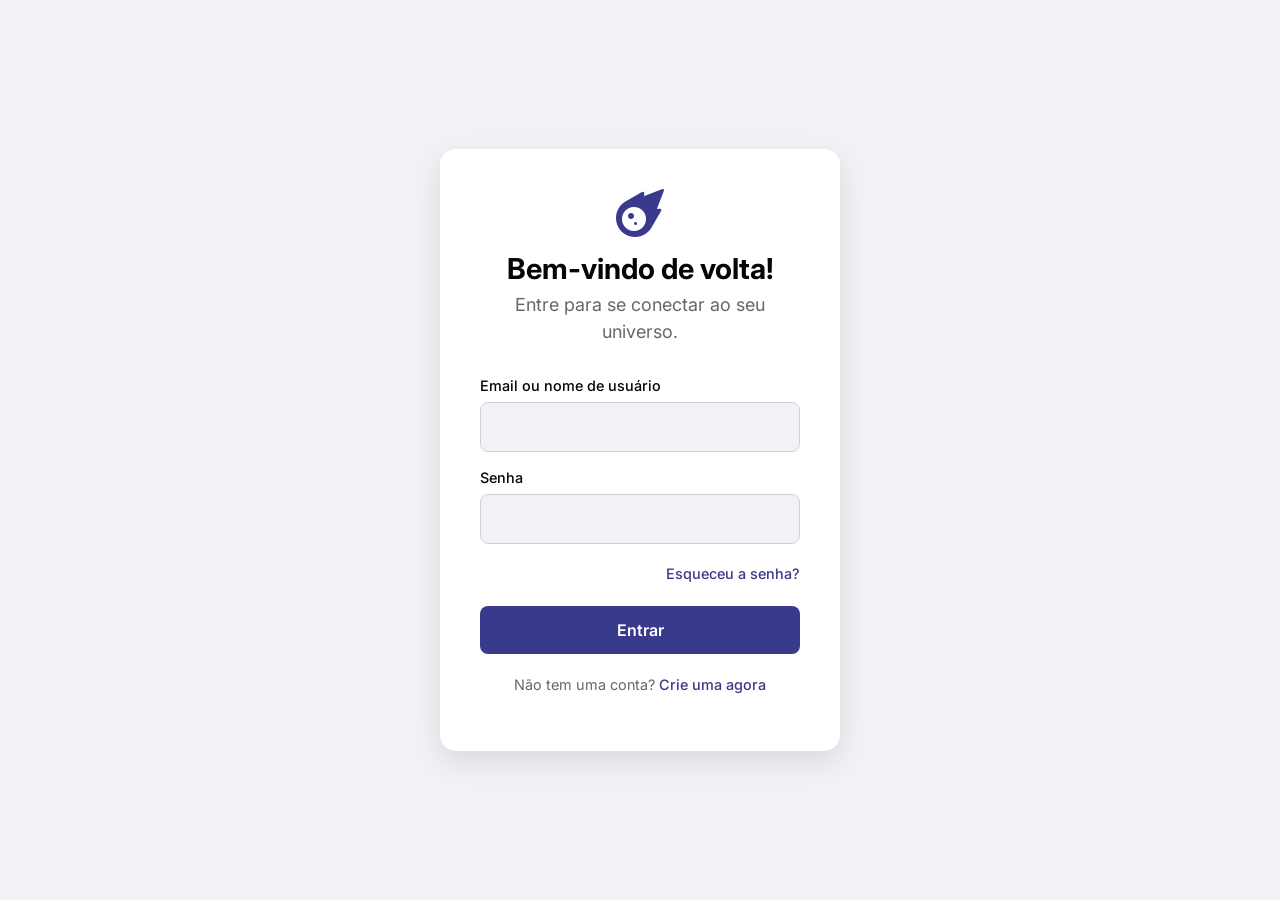
==== index.html @ 5299287b "Add files via upload" ====
<!DOCTYPE html>
<html lang="pt-BR">
<head>
    <!-- Bootstrap 5 CDN -->
    <link href="https://cdn.jsdelivr.net/npm/bootstrap@5.3.0/dist/css/bootstrap.min.css" rel="stylesheet">
    <meta name="viewport" content="width=device-width, initial-scale=1.0">
    <meta charset="UTF-8">
    <meta name="viewport" content="width=device-width, initial-scale=1.0">
    <title>Bem-vindo ao Conectare</title>
    <!-- Font Awesome for Icons -->
    <link rel="stylesheet" href="https://cdnjs.cloudflare.com/ajax/libs/font-awesome/6.5.1/css/all.min.css">
    <!-- Google Fonts: Inter -->
    <link rel="preconnect" href="https://fonts.googleapis.com">
    <link rel="preconnect" href="https://fonts.gstatic.com" crossorigin>
    <link href="https://fonts.googleapis.com/css2?family=Inter:wght@300;400;500;600;700;800&display=swap" rel="stylesheet">
    <!-- Main Stylesheet -->
    <link rel="stylesheet" href="css/style.css">
</head>
<body class="feed-container" class="light-theme">

    <div class="login-container">
        <div class="login-box">
            <div class="login-header">
                <i class="fa-solid fa-meteor logo-icon"></i>
                <h1>Bem-vindo de volta!</h1>
                <p>Entre para se conectar ao seu universo.</p>
            </div>
            <!-- O formulário agora redireciona para feed.html -->
            <form id="login-form" action="feed.html" method="get">
                <div class="form-group">
                    <label for="email">Email ou nome de usuário</label>
                    <input type="text" id="email" class="form-control" required>
                </div>
                <div class="form-group">
                    <label for="password">Senha</label>
                    <input type="password" id="password" class="form-control" required>
                </div>
                <div class="form-options">
                    <a href="#" class="forgot-password">Esqueceu a senha?</a>
                </div>
                <button type="submit" class="btn-primary btn-login">Entrar</button>
            </form>
            <div class="login-footer">
                <p>Não tem uma conta? <a href="#">Crie uma agora</a></p>
            </div>
        </div>
        <div class="login-art">
            <!-- Arte visual ou animação pode ser adicionada aqui -->
        </div>
    </div>

    <!-- O main.js pode ser usado para futuras validações de login -->
    <script src="js/main.js"></script>
</div>
</div>
</body>
</html>
---- css/style.css ----
/* =================================
   CORE & GLOBAL STYLES
==================================== */
:root {
    --font-family: 'Inter', sans-serif;

    /* Light Theme Variables */
    --bg-primary-light: #f0f2f5;
    --bg-secondary-light: #ffffff;
    --text-primary-light: #050505;
    --text-secondary-light: #65676b;
    --border-light: #ced0d4;
    --accent-light: #3a3a8d;
    --accent-hover-light: #5e5ce5;
    --shadow-light: rgba(0, 0, 0, 0.1);
    --btn-secondary-bg-light: #e4e6eb;
    --btn-secondary-text-light: #050505;
    --btn-danger-bg-light: #fbebeb;
    --btn-danger-text-light: #dc2626;

    /* RGB values for transparent backgrounds */
    --accent-light-rgb: 58, 58, 141; /* RGB of #3a3a8d */


    /* Dark Theme Variables */
    --bg-primary-dark: #121212;
    --bg-secondary-dark: #1e1e1e;
    --text-primary-dark: #e4e6eb;
    --text-secondary-dark: #b0b3b8;
    --border-dark: #3a3b3c;
    --accent-dark: #7e7ee3;
    --accent-hover-dark: #9d9dff;
    --shadow-dark: rgba(0, 0, 0, 0.4);
    --btn-secondary-bg-dark: #3a3b3c;
    --btn-secondary-text-dark: #e4e6eb;
    --btn-danger-bg-dark: #451a1a;
    --btn-danger-text-dark: #fca5a5;

    /* RGB values for transparent backgrounds */
    --accent-dark-rgb: 126, 126, 227; /* RGB of #7e7ee3 */
}

* {
    margin: 0;
    padding: 0;
    box-sizing: border-box;
}

body {
    font-family: var(--font-family);
    transition: background-color 0.3s, color 0.3s;
}

body.light-theme {
    background-color: var(--bg-primary-light);
    color: var(--text-primary-light);
}

body.dark-theme {
    background-color: var(--bg-primary-dark);
    color: var(--text-primary-dark);
}

a {
    text-decoration: none;
    color: var(--accent-light);
    font-weight: 500;
}
.dark-theme a {
    color: var(--accent-dark);
}

.btn-primary {
    background-color: var(--accent-light);
    color: white;
    border: none;
    padding: 12px 20px;
    border-radius: 8px;
    font-weight: 600;
    cursor: pointer;
    transition: background-color 0.2s;
    width: 100%;
    font-size: 1rem;
}
.dark-theme .btn-primary {
    background-color: var(--accent-dark);
}
.btn-primary:hover {
     background-color: var(--accent-hover-light);
}
.dark-theme .btn-primary:hover {
     background-color: var(--accent-hover-dark);
}

.btn-secondary {
    background-color: var(--btn-secondary-bg-light);
    color: var(--btn-secondary-text-light);
    border: none;
    padding: 10px 20px;
    border-radius: 8px;
    font-weight: 600;
    cursor: pointer;
    transition: background-color 0.2s;
}
.dark-theme .btn-secondary {
    background-color: var(--btn-secondary-bg-dark);
    color: var(--btn-secondary-text-dark);
}

.btn-danger {
    background-color: var(--btn-danger-bg-light);
    color: var(--btn-danger-text-light);
    border: none;
    padding: 10px 20px;
    border-radius: 8px;
    font-weight: 600;
    cursor: pointer;
    transition: background-color 0.2s, color 0.2s;
    margin-right: auto; /* Pushes it to the left */
}
.dark-theme .btn-danger {
    background-color: var(--btn-danger-bg-dark);
    color: var(--btn-danger-text-dark);
}
.hidden {
    display: none !important;
}

.form-control {
    width: 100%;
    padding: 12px;
    border-radius: 8px;
    border: 1px solid var(--border-light);
    background-color: var(--bg-primary-light);
    color: var(--text-primary-light);
    font-family: var(--font-family);
    font-size: 1rem;
}
.dark-theme .form-control {
    background-color: var(--bg-primary-dark);
    border-color: var(--border-dark);
    color: var(--text-primary-dark);
}

/* =================================
   LOGIN PAGE
==================================== */
.login-container {
    display: flex;
    justify-content: center;
    align-items: center;
    min-height: 100vh;
    padding: 20px;
}
.login-box {
    background-color: var(--bg-secondary-light);
    padding: 40px;
    border-radius: 16px;
    box-shadow: 0 10px 30px var(--shadow-light);
    width: 100%;
    max-width: 400px;
    text-align: center;
}
.dark-theme .login-box {
    background-color: var(--bg-secondary-dark);
    box-shadow: 0 10px 30px var(--shadow-dark);
}
.login-header .logo-icon {
    font-size: 3rem;
    color: var(--accent-light);
    margin-bottom: 15px;
}
.dark-theme .login-header .logo-icon {
    color: var(--accent-dark);
}
.login-header h1 {
    font-size: 1.8rem;
    font-weight: 700;
    margin-bottom: 5px;
}
.login-header p {
    color: var(--text-secondary-light);
    margin-bottom: 30px;
}
.dark-theme .login-header p {
    color: var(--text-secondary-dark);
}
#login-form .form-group {
    margin-bottom: 15px;
    text-align: left;
}
#login-form label {
    display: block;
    font-weight: 500;
    margin-bottom: 5px;
    font-size: 0.9rem;
}
.form-options {
    text-align: right;
    margin-bottom: 20px;
}
.form-options .forgot-password {
    font-size: 0.9rem;
}
.login-footer {
    margin-top: 20px;
    font-size: 0.9rem;
}
.login-footer p {
    color: var(--text-secondary-light);
}
.dark-theme .login-footer p {
    color: var(--text-secondary-dark);
}


/* =================================
   MAIN LAYOUT & WRAPPER
==================================== */
.main-wrapper {
    display: flex;
    min-height: 100vh;
}

/* =================================
   SIDEBAR NAVIGATION
==================================== */
.sidebar {
    width: 80px;
    background-color: var(--bg-secondary-light);
    border-right: 1px solid var(--border-light);
    display: flex;
    flex-direction: column;
    align-items: center;
    padding: 20px 0;
    transition: all 0.3s ease;
    position: fixed;
    height: 100%;
    z-index: 100;
}

.dark-theme .sidebar {
    background-color: var(--bg-secondary-dark);
    border-right-color: var(--border-dark);
}

.sidebar:hover {
    width: 220px;
}

.sidebar .logo {
    font-size: 2rem;
    color: var(--accent-light);
    margin-bottom: 40px;
}

.dark-theme .sidebar .logo {
    color: var(--accent-dark);
}

.sidebar-nav {
    display: flex;
    flex-direction: column;
    gap: 10px;
    width: 100%;
}

.nav-link, .sidebar-footer button {
    display: flex;
    align-items: center;
    padding: 15px 25px;
    color: var(--text-secondary-light);
    transition: all 0.2s ease;
    white-space: nowrap;
    overflow: hidden;
    width: 100%;
    background: none;
    border: none;
    cursor: pointer;
    font-family: var(--font-family);
}

.dark-theme .nav-link, .dark-theme .sidebar-footer button {
    color: var(--text-secondary-dark);
}

.nav-link i, .sidebar-footer button i {
    font-size: 1.4rem;
    min-width: 30px;
    text-align: center;
}

.nav-link .nav-text {
    margin-left: 25px;
    opacity: 0;
    transition: opacity 0.2s ease;
    font-weight: 500;
}

.sidebar:hover .nav-text {
    opacity: 1;
}

.nav-link:hover, .nav-link.active, .sidebar-footer button:hover {
    background-color: var(--bg-primary-light);
    color: var(--accent-hover-light);
    border-radius: 8px;
    margin: 0 10px;
    padding-left: 15px;
    padding-right: 15px;
}

.dark-theme .nav-link:hover, .dark-theme .nav-link.active, .dark-theme .sidebar-footer button:hover {
    background-color: var(--bg-primary-dark);
    color: var(--accent-hover-dark);
}

.sidebar:hover .nav-link, .sidebar:hover .sidebar-footer button {
    padding-left: 20px;
    padding-right: 20px;
}

.sidebar-footer {
    margin-top: auto;
    width: 100%;
}


/* =================================
   MAIN CONTENT AREAS
==================================== */
.content-feed, .content-profile, .content-explore, .content-notifications, .content-communities {
    flex-grow: 1;
    margin-left: 80px;
    padding: 20px 30px;
    max-width: 800px;
    margin-right: auto;
    margin-left: calc(80px + (100% - 80px - 800px) / 2);
    transition: margin-left 0.3s ease;
}

.feed-header {
    margin-bottom: 20px;
}

.feed-header h1 {
    font-size: 2rem;
    font-weight: 800;
}

/* Create Post Box */
.create-post-box {
    background-color: var(--bg-secondary-light);
    border-radius: 12px;
    padding: 20px;
    margin-bottom: 20px;
    box-shadow: 0 2px 4px var(--shadow-light);
    display: grid;
    grid-template-columns: auto 1fr;
    grid-template-rows: auto auto;
    gap: 15px;
    align-items: center;
}

.dark-theme .create-post-box {
    background-color: var(--bg-secondary-dark);
    box-shadow: 0 2px 4px var(--shadow-dark);
}

.user-avatar {
    grid-row: 1 / 2;
}

.user-avatar img {
    width: 40px;
    height: 40px;
    border-radius: 50%;
}

.create-post-box textarea {
    grid-column: 2 / 3;
    grid-row: 1 / 2;
    width: 100%;
    border: none;
    background: transparent;
    resize: none;
    font-family: var(--font-family);
    font-size: 1.1rem;
    color: var(--text-primary-light);
    min-height: 40px;
    padding-top: 10px;
}
.dark-theme .create-post-box textarea {
    color: var(--text-primary-dark);
}

.create-post-box textarea:focus {
    outline: none;
}

.post-actions {
    grid-column: 2 / 3;
    grid-row: 2 / 3;
    display: flex;
    justify-content: flex-end;
    align-items: center;
    gap: 10px;
}

.post-actions .action-btn {
    background: none;
    border: none;
    color: var(--text-secondary-light);
    font-size: 1.2rem;
    cursor: pointer;
    padding: 8px;
    border-radius: 50%;
    transition: background-color 0.2s, color 0.2s;
}
.dark-theme .post-actions .action-btn {
    color: var(--text-secondary-dark);
}

.post-actions .action-btn:hover {
    background-color: var(--bg-primary-light);
}

.dark-theme .post-actions .action-btn:hover {
    background-color: var(--bg-primary-dark);
}

.post-actions #post-text-btn {
    background-color: var(--accent-light);
    color: white;
    font-size: 0.9rem;
    font-weight: 600;
    padding: 10px 20px;
    border-radius: 20px;
    width: auto;
}
.dark-theme .post-actions #post-text-btn {
    background-color: var(--accent-dark);
}
.post-actions #post-text-btn:hover {
    background-color: var(--accent-hover-light);
}
.dark-theme .post-actions #post-text-btn:hover {
    background-color: var(--accent-hover-dark);
}

/* Post Card */
#feed-container {
    display: flex;
    flex-direction: column;
    gap: 20px;
}

.post-card {
    background-color: var(--bg-secondary-light);
    border-radius: 12px;
    padding: 20px;
    box-shadow: 0 2px 4px var(--shadow-light);
}

.dark-theme .post-card {
    background-color: var(--bg-secondary-dark);
    box-shadow: 0 2px 4px var(--shadow-dark);
}

.post-header {
    display: flex;
    align-items: center;
    gap: 10px;
    margin-bottom: 15px;
}

.post-avatar {
    width: 40px;
    height: 40px;
    border-radius: 50%;
}

.post-user-info {
    display: flex;
    flex-direction: column;
}

.post-username {
    font-weight: 600;
}

.post-timestamp {
    font-size: 0.85rem;
    color: var(--text-secondary-light);
}
.dark-theme .post-timestamp {
    color: var(--text-secondary-dark);
}

.post-content p {
    line-height: 1.5;
    margin-bottom: 15px;
}

.post-media {
    width: 100%;
    border-radius: 10px;
    margin-top: 10px;
}

.post-footer {
    display: flex;
    gap: 20px;
    padding-top: 15px;
    border-top: 1px solid var(--border-light);
    margin-top: 15px;
}
.dark-theme .post-footer {
    border-top-color: var(--border-dark);
}

.footer-action {
    background: none;
    border: none;
    color: var(--text-secondary-light);
    font-size: 1rem;
    cursor: pointer;
    display: flex;
    align-items: center;
    gap: 8px;
    font-weight: 500;
    transition: color 0.2s;
}
.dark-theme .footer-action {
    color: var(--text-secondary-dark);
}

.footer-action:hover, .footer-action.liked {
    color: var(--accent-hover-light);
}
.dark-theme .footer-action:hover, .dark-action .footer-action.liked {
    color: var(--accent-hover-dark);
}

.like-btn.liked i {
    font-weight: 900; /* Makes it solid */
    color: #e0245e;
    transform: scale(1.2);
}


/* =================================
   EXPLORE PAGE
==================================== */
.explore-header {
    margin-bottom: 20px;
}
.search-bar {
    position: relative;
}
.search-bar i {
    position: absolute;
    top: 50%;
    left: 15px;
    transform: translateY(-50%);
    color: var(--text-secondary-light);
}
.dark-theme .search-bar i {
    color: var(--text-secondary-dark);
}
.search-bar input {
    width: 100%;
    padding: 12px 15px 12px 45px;
    border-radius: 25px;
    border: 1px solid var(--border-light);
    background-color: var(--bg-secondary-light);
    font-size: 1rem;
}
.dark-theme .search-bar input {
    background-color: var(--bg-secondary-dark);
    border-color: var(--border-dark);
    color: var(--text-primary-dark);
}

.explore-grid {
    display: grid;
    grid-gap: 10px;
    grid-template-columns: repeat(auto-fill, minmax(250px, 1fr));
    grid-auto-rows: 250px;
}
.grid-item {
    border-radius: 12px;
    overflow: hidden;
}
.grid-item.wide { grid-column: span 2; }
.grid-item.tall { grid-row: span 2; }
.grid-item img {
    width: 100%;
    height: 100%;
    object-fit: cover;
    transition: transform 0.3s ease;
}
.grid-item:hover img {
    transform: scale(1.05);
}

/* =================================
   NOTIFICATIONS PAGE
==================================== */
.notifications-header {
    display: flex;
    justify-content: space-between;
    align-items: center;
    margin-bottom: 20px;
}
.notifications-header h1 { font-weight: 800; }
.btn-clear-all { width: auto; }

/* NOVO: Estilos para as abas de notificação */
.notifications-tabs-nav {
    display: flex;
    border-bottom: 1px solid var(--border-light);
    margin-bottom: 20px;
    overflow-x: auto; /* Permite rolagem horizontal em telas pequenas */
    -webkit-overflow-scrolling: touch; /* Rolagem suave em iOS */
}
.dark-theme .notifications-tabs-nav {
    border-bottom-color: var(--border-dark);
}

.notifications-tab-link {
    padding: 15px 20px;
    cursor: pointer;
    background: none;
    border: none;
    color: var(--text-secondary-light);
    font-weight: 600;
    font-size: 1rem;
    position: relative;
    flex-shrink: 0; /* Impede que as abas encolham */
    transition: color 0.2s;
}
.dark-theme .notifications-tab-link {
    color: var(--text-secondary-dark);
}
.notifications-tab-link:hover {
    color: var(--accent-hover-light);
}
.dark-theme .notifications-tab-link:hover {
    color: var(--accent-hover-dark);
}
.notifications-tab-link.active {
    color: var(--accent-light);
}
.dark-theme .notifications-tab-link.active {
    color: var(--accent-dark);
}
.notifications-tab-link.active::after {
    content: '';
    position: absolute;
    bottom: -1px;
    left: 0;
    width: 100%;
    height: 3px;
    background-color: var(--accent-light);
    border-radius: 3px 3px 0 0;
}
.dark-theme .notifications-tab-link.active::after {
     background-color: var(--accent-dark);
}

.notification-list {
    display: flex;
    flex-direction: column;
    gap: 10px;
}
.notification-item {
    display: flex;
    align-items: center;
    gap: 15px;
    padding: 15px;
    background-color: var(--bg-secondary-light);
    border-radius: 12px;
    transition: opacity 0.4s ease-out, transform 0.4s ease-out; /* Adicionado para animação de descarte */
    position: relative; /* Necessário para transform */
}
.dark-theme .notification-item {
    background-color: var(--bg-secondary-dark);
}
/* Nova classe para animação de descarte */
.notification-item.dismissing {
    opacity: 0;
    transform: translateX(100%); /* Desliza para fora à direita */
}

/* NOVO: Estilos para o ícone de notificação */
.notification-item .notification-icon-wrapper {
    width: 40px;
    height: 40px;
    border-radius: 50%;
    display: flex;
    justify-content: center;
    align-items: center;
    background-color: var(--bg-primary-light); /* Fundo para o ícone */
    flex-shrink: 0;
}
.dark-theme .notification-item .notification-icon-wrapper {
    background-color: var(--bg-primary-dark);
}

/* Cores dos ícones baseadas no tipo de notificação */
.notification-icon {
    font-size: 1.2rem;
    width: 30px;
    text-align: center;
}
.notification-icon.like { color: #e0245e; } /* Vermelho */
.notification-icon.follow { color: #1d9bf0; } /* Azul Twitter */
.notification-icon.comment { color: #00ba7c; } /* Verde */
.notification-icon.suggestion { color: #bd6ee2; } /* Roxo claro */
.notification-icon.community { color: #f59e0b; } /* Laranja */
.notification-icon.mention { color: #8b5cf6; } /* Roxo */
.notification-icon.event { color: #10b981; } /* Verde Esmeralda */
.notification-icon.system { color: #65676b; } /* Cinza */


.notification-content {
    display: flex;
    align-items: center;
    gap: 10px;
    flex-grow: 1;
}
.notification-avatar {
    width: 40px;
    height: 40px;
    border-radius: 50%;
}
.notification-post-thumb {
    width: 50px;
    height: 50px;
    border-radius: 8px;
    object-fit: cover;
    margin-left: auto;
    flex-shrink: 0; /* Prevents shrinking */
}
.notification-item .action-button { /* General style for action buttons within notification items */
    width: auto;
    padding: 8px 15px;
    font-size: 0.85rem;
    flex-shrink: 0; /* Prevents shrinking */
    margin-left: 10px; /* Space from thumbnail or text */
}

/* Estilo para o novo badge "Novo" */
.new-notification-badge {
    background-color: var(--accent-light);
    color: white;
    padding: 2px 8px;
    border-radius: 12px;
    font-size: 0.7rem;
    font-weight: 600;
    margin-left: 10px;
    flex-shrink: 0;
}
.dark-theme .new-notification-badge {
    background-color: var(--accent-dark);
}

/* NOVO: Estilos para o fundo de notificações não lidas */
.notification-item.new {
    background-color: rgba(var(--accent-light-rgb), 0.1); /* Fundo sutil para novas */
    border-left: 4px solid var(--accent-light);
}
.dark-theme .notification-item.new {
    background-color: rgba(var(--accent-dark-rgb), 0.1);
    border-left-color: var(--accent-dark);
}

/* Animação de entrada para novas notificações */
.notification-item.animate-in {
    opacity: 0;
    transform: translateY(20px);
    animation: fadeInSlideUp 0.5s ease-out forwards;
}

@keyframes fadeInSlideUp {
    from {
        opacity: 0;
        transform: translateY(20px);
    }
    to {
        opacity: 1;
        transform: translateY(0);
    }
}

/* Estilos para o botão de descartar */
.dismiss-notification-btn {
    background: none;
    border: none;
    color: var(--text-secondary-light);
    font-size: 1.1rem;
    cursor: pointer;
    margin-left: 10px;
    transition: color 0.2s;
    flex-shrink: 0;
}
.dark-theme .dismiss-notification-btn {
    color: var(--text-secondary-dark);
}
.dismiss-notification-btn:hover {
    color: #e0245e; /* Vermelho para indicar ação de remover */
}


/* =================================
   COMMUNITIES PAGE
==================================== */
.communities-header {
    display: flex;
    justify-content: space-between;
    align-items: center;
    margin-bottom: 30px;
}
.communities-header h1 { font-weight: 800; }
.communities-header .btn-primary { width: auto; }

.community-section {
    margin-bottom: 30px;
}
.community-grid {
    display: grid;
    grid-template-columns: repeat(auto-fill, minmax(250px, 1fr));
    gap: 20px;
}
.community-card {
    background-color: var(--bg-secondary-light);
    border-radius: 12px;
    overflow: hidden;
    box-shadow: 0 4px 10px var(--shadow-light);
    transition: transform 0.2s ease;
}
.dark-theme .community-card {
    background-color: var(--bg-secondary-dark);
    box-shadow: 0 4px 10px var(--shadow-dark);
}
.community-card:hover {
    transform: translateY(-5px);
}
.card-banner {
    height: 100px;
    background-size: cover;
    background-position: center;
}
.card-info {
    padding: 15px;
    text-align: center;
    position: relative;
    padding-top: 40px;
}
.card-avatar {
    width: 60px;
    height: 60px;
    border-radius: 50%;
    border: 3px solid var(--bg-secondary-light);
    position: absolute;
    top: -30px;
    left: 50%;
    transform: translateX(-50%);
}
.dark-theme .card-avatar {
    border-color: var(--bg-secondary-dark);
}
.card-info h3 {
    font-weight: 700;
    margin-bottom: 5px;
}
.card-info p {
    color: var(--text-secondary-light);
    font-size: 0.9rem;
    margin-bottom: 15px;
}
.dark-theme .card-info p {
    color: var(--text-secondary-dark);
}
.card-info .btn-primary, .card-info .btn-secondary {
    width: 100%;
}
.btn-secondary.joined {
    background-color: var(--accent-light);
    color: white;
    opacity: 0.7;
}
.dark-theme .btn-secondary.joined {
    background-color: var(--accent-dark);
}

/* =================================
   TABS (SHARED)
==================================== */
/* Removido o .tabs-nav e .tab-link daqui para evitar conflito com .notifications-tabs-nav */
.tab-pane {
    display: none;
}
.tab-pane.active {
    display: block;
}
.empty-tab-message {
    text-align: center;
    padding: 40px;
    color: var(--text-secondary-light);
}
.dark-theme .empty-tab-message {
    color: var(--text-secondary-dark);
}

/* =================================
   PROFILE PAGE
==================================== */
.profile-header {
    position: relative;
    margin-bottom: 80px; /* Space for profile picture */
}

.profile-banner {
    width: 100%;
    height: 250px;
    background-color: var(--bg-secondary-light);
    border-radius: 12px;
    overflow: hidden;
    position: relative;
}
.dark-theme .profile-banner {
    background-color: var(--bg-secondary-dark);
}
.profile-banner img {
    width: 100%;
    height: 100%;
    object-fit: cover;
}
.edit-banner-btn {
    position: absolute;
    bottom: 15px;
    right: 15px;
    background-color: rgba(0,0,0,0.6);
    color: white;
    border: none;
    padding: 8px 12px;
    border-radius: 8px;
    font-size: 0.9rem;
    font-weight: 500;
    cursor: pointer;
    opacity: 0;
    transition: opacity 0.3s;
}
.profile-banner:hover .edit-banner-btn {
    opacity: 1;
}

.profile-picture-container {
    position: absolute;
    bottom: -60px;
    left: 40px;
    width: 150px;
    height: 150px;
    border-radius: 50%;
    border: 5px solid var(--bg-primary-light);
    background-color: var(--bg-primary-light);
    overflow: hidden;
}
.dark-theme .profile-picture-container {
     border-color: var(--bg-primary-dark);
     background-color: var(--bg-primary-dark);
}
.profile-picture-container img {
    width: 100%;
    height: 100%;
    object-fit: cover;
}
.edit-pic-btn {
    position: absolute;
    bottom: 5px;
    right: 5px;
    width: 35px;
    height: 35px;
    border-radius: 50%;
    border: none;
    background-color: rgba(0,0,0,0.6);
    color: white;
    cursor: pointer;
    display: flex;
    justify-content: center;
    align-items: center;
    font-size: 1rem;
    opacity: 0;
    transition: opacity 0.2s;
}
.profile-picture-container:hover .edit-pic-btn {
    opacity: 1;
}

.profile-actions {
    position: absolute;
    top: 20px;
    right: 20px;
    display: flex;
    gap: 10px;
}

.profile-actions .btn-primary {
    width: auto;
}

.profile-info {
    padding: 0 20px;
    margin-bottom: 30px;
}

.profile-info h1 {
    font-size: 1.8rem;
    font-weight: 800;
    margin-bottom: 5px;
}
.profile-info p {
    color: var(--text-secondary-light);
    line-height: 1.6;
    margin-bottom: 15px;
    max-width: 60ch;
}
.dark-theme .profile-info p {
    color: var(--text-secondary-dark);
}

.profile-meta {
    display: flex;
    flex-wrap: wrap;
    gap: 20px;
    color: var(--text-secondary-light);
    margin-bottom: 20px;
}
.dark-theme .profile-meta {
    color: var(--text-secondary-dark);
}
.profile-meta a {
    color: var(--accent-light);
    text-decoration: none;
}
.dark-theme .profile-meta a {
    color: var(--accent-dark);
}
.profile-meta a:hover {
    text-decoration: underline;
}

.profile-stats {
    display: flex;
    flex-wrap: wrap;
    gap: 30px;
}
.profile-stats div strong {
    font-weight: 600;
}

/* Highlights Section */
.highlights-section {
    margin-bottom: 30px;
    padding: 0 20px;
}
.section-title {
    font-size: 1.2rem;
    font-weight: 700;
    margin-bottom: 15px;
}
.highlights-container {
    display: flex;
    gap: 20px;
    align-items: center;
    overflow-x: auto;
    padding-bottom: 10px; /* For scrollbar */
}
.highlight-item, .add-highlight-btn {
    display: flex;
    flex-direction: column;
    align-items: center;
    gap: 8px;
    flex-shrink: 0;
    cursor: pointer;
}
.highlight-item img, .add-highlight-btn {
    width: 72px;
    height: 72px;
    border-radius: 50%;
    object-fit: cover;
    border: 2px solid var(--border-light);
    padding: 2px;
}
.dark-theme .highlight-item img {
    border-color: var(--border-dark);
}
.highlight-item span {
    font-size: 0.8rem;
    font-weight: 500;
}
.add-highlight-btn {
    background-color: var(--bg-primary-light);
    border: 2px dashed var(--border-light);
    color: var(--text-secondary-light);
    font-size: 1.5rem;
    justify-content: center;
}
.dark-theme .add-highlight-btn {
    background-color: var(--bg-secondary-dark);
    border-color: var(--border-dark);
    color: var(--text-secondary-dark);
}
.add-highlight-btn span {
    font-size: 0.8rem;
    font-weight: 500;
    margin-top: -5px;
}


.post-grid {
    display: grid;
    grid-template-columns: repeat(auto-fill, minmax(220px, 1fr));
    gap: 10px;
}
.post-grid img {
    width: 100%;
    height: 220px;
    object-fit: cover;
    border-radius: 8px;
    cursor: pointer;
    transition: transform 0.2s, box-shadow 0.2s;
}
.post-grid img:hover {
    transform: scale(1.03);
    box-shadow: 0 4px 15px var(--shadow-dark);
}

/* =================================
   MODALS (SETTINGS & EDIT PROFILE)
==================================== */
.modal-overlay {
    position: fixed;
    top: 0;
    left: 0;
    width: 100%;
    height: 100%;
    background-color: rgba(0,0,0,0.6);
    display: flex;
    justify-content: center;
    align-items: center;
    z-index: 1100;
    opacity: 0;
    visibility: hidden;
    transition: opacity 0.3s, visibility 0.3s;
}
.modal-overlay:not(.hidden) {
    opacity: 1;
    visibility: visible;
}

.modal-content {
    background: var(--bg-secondary-light);
    padding: 30px;
    border-radius: 12px;
    width: 90%;
    max-width: 500px;
    position: relative;
    transform: scale(0.95);
    transition: transform 0.3s;
}
.modal-overlay:not(.hidden) .modal-content {
    transform: scale(1);
}
.dark-theme .modal-content {
    background: var(--bg-secondary-dark);
}

.close-modal-btn {
    position: absolute;
    top: 10px;
    right: 15px;
    background: none;
    border: none;
    font-size: 2rem;
    color: var(--text-secondary-light);
    cursor: pointer;
    line-height: 1;
}
.dark-theme .close-modal-btn {
    color: var(--text-secondary-dark);
}

.modal-content h2 {
    margin-bottom: 20px;
    font-weight: 700;
}

/* Settings Menu */
.settings-menu {
    list-style: none;
}
.settings-menu li {
    padding: 15px 0;
    border-bottom: 1px solid var(--border-light);
}
.dark-theme .settings-menu li {
    border-bottom-color: var(--border-dark);
}
.settings-menu li:last-child {
    border-bottom: none;
}
.settings-menu a, .setting-item {
    display: flex;
    align-items: center;
    justify-content: space-between;
    width: 100%;
    font-size: 1rem;
    font-weight: 500;
}
.settings-menu a i, .setting-item i {
    margin-right: 15px;
    color: var(--text-secondary-light);
}
.dark-theme .settings-menu a i, .dark-theme .setting-item i {
    color: var(--text-secondary-dark);
}
.settings-menu a:hover {
    color: var(--accent-light);
}
.dark-theme .settings-menu a:hover {
    color: var(--accent-dark);
}

.theme-switcher {
    display: flex;
    border: 1px solid var(--border-light);
    border-radius: 8px;
    overflow: hidden;
}
.dark-theme .theme-switcher {
    border-color: var(--border-dark);
}
.theme-switcher button {
    background: none;
    border: none;
    padding: 8px 12px;
    cursor: pointer;
    color: var(--text-secondary-light);
    font-weight: 500;
    display: flex;
    align-items: center;
    gap: 5px;
}
.dark-theme .theme-switcher button {
    color: var(--text-secondary-dark);
}
.theme-switcher button.active {
    background-color: var(--accent-light);
    color: white;
}
.dark-theme .theme-switcher button.active {
    background-color: var(--accent-dark);
}

/* Edit Profile & Highlight Form */
#edit-profile-form .form-group, #highlight-form .form-group {
    margin-bottom: 20px;
}
#edit-profile-form label, #highlight-form label {
    display: block;
    font-weight: 500;
    margin-bottom: 8px;
    font-size: 0.9rem;
}
#edit-profile-form .form-control, #highlight-form .form-control {
    width: 100%;
    padding: 12px;
    border-radius: 8px;
    border: 1px solid var(--border-light);
    background-color: var(--bg-primary-light);
    color: var(--text-primary-light);
    font-family: var(--font-family);
    font-size: 1rem;
}
.dark-theme #edit-profile-form .form-control, .dark-theme #highlight-form .form-control {
    background-color: var(--bg-primary-dark);
    border-color: var(--border-dark);
    color: var(--text-primary-dark);
}
#edit-profile-form .form-actions, #highlight-form .form-actions {
    display: flex;
    justify-content: flex-end;
    gap: 10px;
    margin-top: 25px;
}

/* Highlight Modal Specifics */
.highlight-image-editor {
    display: flex;
    justify-content: center;
    align-items: center;
}
.highlight-image-preview {
    position: relative;
    width: 100px;
    height: 100px;
}
#highlight-image-preview-img {
    width: 100%;
    height: 100%;
    border-radius: 50%;
    object-fit: cover;
    border: 3px solid var(--border-light);
}
.dark-theme #highlight-image-preview-img {
    border-color: var(--border-dark);
}
.change-highlight-photo-btn {
    position: absolute;
    bottom: 0;
    right: 0;
    width: 32px;
    height: 32px;
    border-radius: 50%;
    border: none;
    background-color: var(--accent-light);
    color: white;
    cursor: pointer;
    display: flex;
    justify-content: center;
    align-items: center;
    font-size: 0.9rem;
    transition: background-color 0.2s;
}
.dark-theme .change-highlight-photo-btn {
    background-color: var(--accent-dark);
}
.change-highlight-photo-btn:hover {
    background-color: var(--accent-hover-light);
}
.dark-theme .change-highlight-photo-btn:hover {
    background-color: var(--accent-hover-dark);
}


/* =================================
   FLOATING MUSIC PLAYER
==================================== */
#music-player-container {
    position: fixed;
    bottom: 20px;
    right: 20px;
    z-index: 1000;
    transition: all 0.4s ease-in-out;
}

#music-player-container.anchored-left {
    bottom: 0;
    left: 80px; /* Sidebar width */
    right: auto;
    width: 350px;
    border-top-right-radius: 12px;
}

#music-player-container.anchored-right {
    bottom: 0;
    right: 0;
    left: auto;
    width: 350px;
    border-top-left-radius: 12px;
}

#toggle-player-btn {
    width: 60px;
    height: 60px;
    border-radius: 50%;
    border: none;
    background-color: var(--accent-light);
    color: white;
    font-size: 1.5rem;
    cursor: pointer;
    box-shadow: 0 4px 12px var(--shadow-dark);
    display: flex;
    justify-content: center;
    align-items: center;
    transition: all 0.3s;
}
.dark-theme #toggle-player-btn {
    background-color: var(--accent-dark);
}
#toggle-player-btn:hover {
    transform: scale(1.1);
    background-color: var(--accent-hover-light);
}
.dark-theme #toggle-player-btn:hover {
    background-color: var(--accent-hover-dark);
}

#music-player {
    width: 350px;
    background-color: var(--bg-secondary-light);
    border-radius: 12px;
    box-shadow: 0 5px 20px var(--shadow-dark);
    padding: 20px;
    display: flex;
    flex-direction: column;
    gap: 15px;
    transform-origin: bottom right;
    transition: transform 0.3s ease, opacity 0.3s ease;
}
.dark-theme #music-player {
    background-color: var(--bg-secondary-dark);
}
#music-player.hidden {
    transform: scale(0);
    opacity: 0;
    display: none;
}

.player-header {
    display: flex;
    justify-content: space-between;
    align-items: center;
    font-weight: 600;
}

.player-controls-position button {
    background: none;
    border: none;
    color: var(--text-secondary-light);
    cursor: pointer;
    padding: 5px;
}
.dark-theme .player-controls-position button {
    color: var(--text-secondary-dark);
}
.player-controls-position button.active {
    color: var(--accent-light);
}
.dark-theme .player-controls-position button.active {
    color: var(--accent-dark);
}

.track-info {
    display: flex;
    align-items: center;
    gap: 15px;
}
#track-artwork {
    width: 60px;
    height: 60px;
    border-radius: 8px;
}
#track-title {
    font-size: 1rem;
    font-weight: 600;
}
#track-artist {
    font-size: 0.85rem;
    color: var(--text-secondary-light);
}
.dark-theme #track-artist {
    color: var(--text-secondary-dark);
}

.player-controls {
    display: flex;
    justify-content: center;
    align-items: center;
    gap: 20px;
}
.player-controls button {
    background: none;
    border: none;
    color: var(--text-primary-light);
    font-size: 1.2rem;
    cursor: pointer;
}
.dark-theme .player-controls button {
    color: var(--text-primary-dark);
}
.player-controls #play-pause-btn {
    font-size: 2rem;
    color: var(--accent-light);
}
.dark-theme .player-controls #play-pause-btn {
    color: var(--accent-dark);
}

.volume-control {
    display: flex;
    align-items: center;
    gap: 10px;
}
.volume-control input[type="range"] {
    -webkit-appearance: none;
    appearance: none;
    width: 100%;
    height: 5px;
    background: var(--border-light);
    border-radius: 5px;
    outline: none;
}
.dark-theme .volume-control input[type="range"] {
    background: var(--border-dark);
}
.volume-control input[type="range"]::-webkit-slider-thumb {
    -webkit-appearance: none;
    appearance: none;
    width: 15px;
    height: 15px;
    background: var(--accent-light);
    cursor: pointer;
    border-radius: 50%;
}
.dark-theme .volume-control input[type="range"]::-webkit-slider-thumb {
     background: var(--accent-dark);
}

/* =================================
   MAIN LAYOUT & WRAPPER
==================================== */
.main-wrapper {
    display: flex;
    min-height: 100vh;
    overflow: hidden;
}

/* =================================
   SIDEBAR NAVIGATION
==================================== */
.sidebar {
    width: 80px;
    background-color: var(--bg-secondary-light);
    border-right: 1px solid var(--border-light);
    display: flex;
    flex-direction: column;
    align-items: center;
    padding: 20px 0;
    transition: all 0.3s ease;
    position: fixed;
    height: 100%;
    z-index: 100;
}

.dark-theme .sidebar {
    background-color: var(--bg-secondary-dark);
    border-right-color: var(--border-dark);
}

.sidebar:hover {
    width: 220px;
}

.sidebar .logo {
    font-size: 2rem;
    color: var(--accent-light);
    margin-bottom: 40px;
}

.dark-theme .sidebar .logo {
    color: var(--accent-dark);
}

.sidebar-nav {
    display: flex;
    flex-direction: column;
    gap: 10px;
    width: 100%;
}

.nav-link, .sidebar-footer button {
    display: flex;
    align-items: center;
    padding: 15px 25px;
    color: var(--text-secondary-light);
    transition: all 0.2s ease;
    white-space: nowrap;
    overflow: hidden;
    width: 100%;
    background: none;
    border: none;
    cursor: pointer;
    font-family: var(--font-family);
}

.dark-theme .nav-link, .dark-theme .sidebar-footer button {
    color: var(--text-secondary-dark);
}

.nav-link i, .sidebar-footer button i {
    font-size: 1.4rem;
    min-width: 30px;
    text-align: center;
}

.nav-link .nav-text {
    margin-left: 25px;
    opacity: 0;
    transition: opacity 0.2s ease;
    font-weight: 500;
}

.sidebar:hover .nav-text {
    opacity: 1;
}

.nav-link:hover, .nav-link.active, .sidebar-footer button:hover {
    background-color: var(--bg-primary-light);
    color: var(--accent-hover-light);
    border-radius: 8px;
    margin: 0 10px;
    padding-left: 15px;
    padding-right: 15px;
}

.dark-theme .nav-link:hover, .dark-theme .nav-link.active, .dark-theme .sidebar-footer button:hover {
    background-color: var(--bg-primary-dark);
    color: var(--accent-hover-dark);
}

.sidebar:hover .nav-link, .sidebar:hover .sidebar-footer button {
    padding-left: 20px;
    padding-right: 20px;
}

.sidebar-footer {
    margin-top: auto;
    width: 100%;
}


/* =================================
   MAIN CONTENT AREAS
==================================== */
.content-feed, .content-profile, .content-explore, .content-notifications, .content-communities {
    flex-grow: 1;
    margin-left: 80px;
    padding: 20px 30px;
    max-width: 800px;
    margin-right: auto;
    margin-left: calc(80px + (100% - 80px - 800px) / 2);
    transition: margin-left 0.3s ease;
}
.content-chat {
    flex-grow: 1;
    margin-left: 80px;
    display: flex;
    height: 100vh;
}


/* =================================
   CHAT PAGE
==================================== */
.chat-sidebar {
    width: 350px;
    flex-shrink: 0;
    background-color: var(--bg-secondary-light);
    border-right: 1px solid var(--border-light);
    display: flex;
    flex-direction: column;
}
.dark-theme .chat-sidebar {
    background-color: var(--bg-secondary-dark);
    border-right-color: var(--border-dark);
}
.chat-sidebar-header {
    padding: 20px;
    display: flex;
    justify-content: space-between;
    align-items: center;
    border-bottom: 1px solid var(--border-light);
}
.dark-theme .chat-sidebar-header {
    border-bottom-color: var(--border-dark);
}
.chat-sidebar-header h2 { font-weight: 800; }
.chat-sidebar-header button {
    background: none;
    border: none;
    font-size: 1.2rem;
    color: var(--text-secondary-light);
    cursor: pointer;
}
.chat-sidebar .search-bar {
    padding: 15px;
}
.chat-sidebar .search-bar input {
    border-radius: 8px;
}

.conversation-list {
    overflow-y: auto;
    flex-grow: 1;
}
.conversation-item {
    display: flex;
    gap: 15px;
    padding: 15px 20px;
    cursor: pointer;
    border-bottom: 1px solid var(--border-light);
}
.dark-theme .conversation-item {
    border-bottom-color: var(--border-dark);
}
.conversation-item:hover {
    background-color: var(--bg-primary-light);
}
.dark-theme .conversation-item:hover {
    background-color: var(--bg-primary-dark);
}
.conversation-item.active {
    background-color: var(--accent-light);
    color: white;
}
.dark-theme .conversation-item.active {
    background-color: var(--accent-dark);
}
.conversation-item.active .conversation-timestamp, .conversation-item.active .conversation-message p {
    color: rgba(255,255,255,0.8);
}
.conversation-avatar {
    width: 50px;
    height: 50px;
    border-radius: 50%;
}
.conversation-details {
    flex-grow: 1;
    overflow: hidden;
}
.conversation-header {
    display: flex;
    justify-content: space-between;
    margin-bottom: 4px;
}
.conversation-name {
    font-weight: 600;
}
.conversation-timestamp {
    font-size: 0.8rem;
    color: var(--text-secondary-light);
}
.conversation-message {
    display: flex;
    justify-content: space-between;
}
.conversation-message p {
    font-size: 0.9rem;
    color: var(--text-secondary-light);
    white-space: nowrap;
    overflow: hidden;
    text-overflow: ellipsis;
}
.unread-count {
    background-color: var(--accent-hover-light);
    color: white;
    font-size: 0.75rem;
    font-weight: 600;
    padding: 2px 6px;
    border-radius: 10px;
}
.conversation-item.active .unread-count {
    background-color: white;
    color: var(--accent-light);
}


.chat-window {
    flex-grow: 1;
    display: flex;
    flex-direction: column;
}
.chat-window-header {
    display: flex;
    justify-content: space-between;
    align-items: center;
    padding: 15px 20px;
    background-color: var(--bg-secondary-light);
    border-bottom: 1px solid var(--border-light);
}
.dark-theme .chat-window-header {
    background-color: var(--bg-secondary-dark);
    border-bottom-color: var(--border-dark);
}
.chat-window-header .user-info {
    display: flex;
    align-items: center;
    gap: 15px;
}
.chat-window-header .user-info img {
    width: 40px;
    height: 40px;
    border-radius: 50%;
}
.user-details span {
    font-size: 0.85rem;
    color: var(--text-secondary-light);
}
.dark-theme .user-details span {
    color: var(--text-secondary-dark);
}
.chat-actions {
    display: flex;
    gap: 15px;
}
.chat-actions button {
    background: none;
    border: none;
    font-size: 1.2rem;
    color: var(--text-secondary-light);
    cursor: pointer;
}

.message-area {
    flex-grow: 1;
    padding: 20px;
    overflow-y: auto;
    display: flex;
    flex-direction: column;
    gap: 15px;
}
.message {
    max-width: 70%;
    padding: 10px 15px;
    border-radius: 18px;
    line-height: 1.5;
}
.message .timestamp {
    display: block;
    font-size: 0.75rem;
    text-align: right;
    margin-top: 5px;
    opacity: 0.7;
}
.message.sent {
    background-color: var(--accent-light);
    color: white;
    border-bottom-right-radius: 4px;
    align-self: flex-end;
}
.message.received {
    background-color: var(--bg-secondary-light);
    border: 1px solid var(--border-light);
    border-bottom-left-radius: 4px;
    align-self: flex-start;
}
.dark-theme .message.received {
    background-color: var(--bg-secondary-dark);
    border-color: var(--border-dark);
}

.chat-input-area {
    display: flex;
    gap: 10px;
    padding: 15px 20px;
    background-color: var(--bg-secondary-light);
    border-top: 1px solid var(--border-light);
}
.dark-theme .chat-input-area {
    background-color: var(--bg-secondary-dark);
    border-top-color: var(--border-dark);
}
.chat-input-area input {
    flex-grow: 1;
    border-radius: 20px;
    border: 1px solid var(--border-light);
    padding: 10px 15px;
    font-size: 1rem;
    background-color: var(--bg-primary-light);
}
.dark-theme .chat-input-area input {
    background-color: var(--bg-primary-dark);
    border-color: var(--border-dark);
    color: var(--text-primary-dark);
}
.chat-input-area button {
    background: none;
    border: none;
    font-size: 1.3rem;
    color: var(--text-secondary-light);
    cursor: pointer;
}
.chat-input-area .btn-send {
    color: var(--accent-light);
}
.dark-theme .chat-input-area .btn-send {
    color: var(--accent-dark);
}

/* =================================
   TYPING INDICATOR
==================================== */
.typing-indicator {
    display: flex;
    align-items: center;
    gap: 10px;
    padding: 10px 20px;
    background-color: var(--bg-secondary-light);
    border-top: 1px solid var(--border-light);
    color: var(--text-secondary-light);
    font-size: 0.9rem;
    align-self: flex-start; /* Alinha à esquerda como uma mensagem recebida */
    border-bottom-left-radius: 4px;
    max-width: 70%;
    margin-left: 20px; /* Alinha com as mensagens recebidas */
    margin-bottom: 10px;
}
.dark-theme .typing-indicator {
    background-color: var(--bg-secondary-dark);
    border-top-color: var(--border-dark);
    color: var(--text-secondary-dark);
}

.typing-indicator .typing-avatar {
    width: 30px;
    height: 30px;
    border-radius: 50%;
    object-fit: cover;
}

.typing-dots span {
    animation: blink 1.4s infinite linear;
}

.typing-dots span:nth-child(2) {
    animation-delay: 0.2s;
}

.typing-dots span:nth-child(3) {
    animation-delay: 0.4s;
}

@keyframes blink {
    0%, 75%, 100% {
        opacity: 0;
    }
    25% {
        opacity: 1;
    }
}


/* =================================
   MAIN LAYOUT & WRAPPER
==================================== */
.main-wrapper {
    display: flex;
    min-height: 100vh;
    overflow: hidden;
}

/* =================================
   SIDEBAR NAVIGATION
==================================== */
.sidebar {
    width: 80px;
    background-color: var(--bg-secondary-light);
    border-right: 1px solid var(--border-light);
    display: flex;
    flex-direction: column;
    align-items: center;
    padding: 20px 0;
    transition: all 0.3s ease;
    position: fixed;
    height: 100%;
    z-index: 100;
}

.dark-theme .sidebar {
    background-color: var(--bg-secondary-dark);
    border-right-color: var(--border-dark);
}

.sidebar:hover {
    width: 220px;
}

.sidebar .logo {
    font-size: 2rem;
    color: var(--accent-light);
    margin-bottom: 40px;
}

.dark-theme .sidebar .logo {
    color: var(--accent-dark);
}

.sidebar-nav {
    display: flex;
    flex-direction: column;
    gap: 10px;
    width: 100%;
}

.nav-link, .sidebar-footer button {
    display: flex;
    align-items: center;
    padding: 15px 25px;
    color: var(--text-secondary-light);
    transition: all 0.2s ease;
    white-space: nowrap;
    overflow: hidden;
    width: 100%;
    background: none;
    border: none;
    cursor: pointer;
    font-family: var(--font-family);
}

.dark-theme .nav-link, .dark-theme .sidebar-footer button {
    color: var(--text-secondary-dark);
}

.nav-link i, .sidebar-footer button i {
    font-size: 1.4rem;
    min-width: 30px;
    text-align: center;
}

.nav-link .nav-text {
    margin-left: 25px;
    opacity: 0;
    transition: opacity 0.2s ease;
    font-weight: 500;
}

.sidebar:hover .nav-text {
    opacity: 1;
}

.nav-link:hover, .nav-link.active, .sidebar-footer button:hover {
    background-color: var(--bg-primary-light);
    color: var(--accent-hover-light);
    border-radius: 8px;
    margin: 0 10px;
    padding-left: 15px;
    padding-right: 15px;
}

.dark-theme .nav-link:hover, .dark-theme .nav-link.active, .dark-theme .sidebar-footer button:hover {
    background-color: var(--bg-primary-dark);
    color: var(--accent-hover-dark);
}

.sidebar:hover .nav-link, .sidebar:hover .sidebar-footer button {
    padding-left: 20px;
    padding-right: 20px;
}

.sidebar-footer {
    margin-top: auto;
    width: 100%;
}


/* =================================
   MAIN CONTENT AREAS
==================================== */
.content-feed, .content-profile, .content-explore, .content-notifications, .content-communities {
    flex-grow: 1;
    margin-left: 80px;
    padding: 20px 30px;
    max-width: 800px;
    margin-right: auto;
    margin-left: calc(80px + (100% - 80px - 800px) / 2);
    transition: margin-left 0.3s ease;
}
.content-chat {
    flex-grow: 1;
    margin-left: 80px;
    display: flex;
    height: 100vh;
}


/* =================================
   MAIN LAYOUT & WRAPPER
==================================== */
.main-wrapper {
    display: flex;
    min-height: 100vh;
    overflow: hidden;
}

.content-grid {
    flex-grow: 1;
    margin-left: 80px; /* Sidebar width */
    display: grid;
    grid-template-columns: 1fr 350px; /* Feed | Right Sidebar */
    gap: 30px;
    padding: 20px;
    align-items: start;
    max-width: 1200px;
    margin-right: auto;
    margin-left: calc(80px + (100% - 80px - 1200px) / 2);
}

.content-feed {
    max-width: 700px;
}

.right-sidebar {
    position: sticky;
    top: 20px;
    display: flex;
    flex-direction: column;
    gap: 20px;
}

.sidebar-card {
    background-color: var(--bg-secondary-light);
    border-radius: 12px;
    padding: 20px;
}
.dark-theme .sidebar-card {
    background-color: var(--bg-secondary-dark);
}
.sidebar-card h4 {
    font-weight: 700;
    margin-bottom: 15px;
}

.plogs-grid {
    display: grid;
    grid-template-columns: 1fr 1fr;
    gap: 10px;
}
.plog-item {
    height: 120px;
    border-radius: 8px;
    background-size: cover;
    background-position: center;
    position: relative;
    display: flex;
    align-items: flex-end;
    padding: 8px;
    color: white;
    font-weight: 600;
    cursor: pointer;
}
.plog-item::after {
    content: '';
    position: absolute;
    inset: 0;
    background: linear-gradient(to top, rgba(0,0,0,0.7), transparent);
    border-radius: 8px;
}
.plog-item span {
    z-index: 1;
}

.voice-channels-card ul {
    list-style: none;
    display: flex;
    flex-direction: column;
    gap: 15px;
}
.voice-channels-card li {
    display: flex;
    justify-content: space-between;
    align-items: center;
}
.channel-info {
    display: flex;
    align-items: center;
    gap: 10px;
}
.channel-info i {
    color: var(--text-secondary-light);
}
.dark-theme .channel-info i {
    color: var(--text-secondary-dark);
}
.channel-info span {
    font-weight: 600;
}
.channel-info p {
    font-size: 0.85rem;
    color: var(--text-secondary-light);
}
.dark-theme .channel-info p {
    color: var(--text-secondary-dark);
}
.btn-join {
    background-color: var(--btn-secondary-bg-light);
    color: var(--btn-secondary-text-light);
    border: none;
    padding: 6px 12px;
    border-radius: 6px;
    font-weight: 600;
    cursor: pointer;
}
.dark-theme .btn-join {
    background-color: var(--btn-secondary-bg-dark);
    color: var(--btn-secondary-text-dark);
}

/* =================================
   POST CARD (Music Post)
==================================== */
.music-post .music-player-post {
    display: flex;
    align-items: center;
    gap: 15px;
    background-color: var(--bg-primary-light);
    padding: 15px;
    border-radius: 10px;
}
.dark-theme .music-post .music-player-post {
    background-color: var(--bg-primary-dark);
}
.music-artwork {
    width: 80px;
    height: 80px;
    border-radius: 8px;
    object-fit: cover;
}
.music-info {
    flex-grow: 1;
    display: flex;
    justify-content: space-between;
    align-items: center;
}
.music-details h3 { font-size: 1.1rem; font-weight: 700; }
.music-details p { font-size: 0.9rem; color: var(--text-secondary-light); margin: 0; }
.dark-theme .music-details p { color: var(--text-secondary-dark);
}

.play-music-post-btn {
    width: 50px;
    height: 50px;
    border-radius: 50%;
    border: none;
    background-color: var(--accent-light);
    color: white;
    font-size: 1.2rem;
    cursor: pointer;
}
.dark-theme .play-music-post-btn {
    background-color: var(--accent-dark);
}

/* =================================
   DRAGGABLE FLOATING MUSIC PLAYER
==================================== */
#music-player-fab {
    position: fixed;
    bottom: 30px;
    right: 30px;
    z-index: 1000;
}
#music-player-fab.dragging {
    transition: none;
}
#music-toggle-fab {
    width: 64px;
    height: 64px;
    border-radius: 50%;
    border: 3px solid var(--bg-secondary-light);
    background-color: var(--bg-secondary-dark);
    box-shadow: 0 5px 15px rgba(0,0,0,0.2);
    cursor: pointer;
    padding: 0;
    overflow: hidden;
    transition: transform 0.2s ease;
}
#music-toggle-fab:hover {
    transform: scale(1.1);
}
#music-toggle-fab img {
    width: 100%;
    height: 100%;
    object-fit: cover;
}

#music-player-panel {
    position: absolute;
    bottom: 80px;
    right: 0;
    width: 320px;
    background-color: var(--bg-secondary-light);
    border-radius: 12px;
    box-shadow: 0 5px 20px var(--shadow-dark);
    padding: 20px;
    display: flex;
    flex-direction: column;
    gap: 15px;
    transform-origin: bottom right;
    transition: transform 0.3s ease, opacity 0.3s ease;
    transform: scale(0);
    opacity: 0;
}
.dark-theme #music-player-panel {
    background-color: var(--bg-secondary-dark);
}
#music-player-panel:not(.hidden) {
    transform: scale(1);
    opacity: 1;
}

.player-header {
    display: flex;
    justify-content: space-between;
    align-items: center;
    font-weight: 600;
}
.player-header button {
    background: none; border: none; font-size: 1.2rem; cursor: pointer; color: var(--text-secondary-light);
}
.dark-theme .player-header button { color: var(--text-secondary-dark); }

.track-info {
    display: flex;
    align-items: center;
    gap: 15px;
}
#track-artwork {
    width: 60px;
    height: 60px;
    border-radius: 8px;
}
#track-title {
    font-size: 1rem;
    font-weight: 600;
}
#track-artist {
    font-size: 0.85rem;
    color: var(--text-secondary-light);
}
.dark-theme #track-artist {
    color: var(--text-secondary-dark);
}

.player-controls {
    display: flex;
    justify-content: center;
    align-items: center;
    gap: 20px;
}
.player-controls button {
    background: none;
    border: none;
    color: var(--text-primary-light);
    font-size: 1.2rem;
    cursor: pointer;
}
.dark-theme .player-controls button {
    color: var(--text-primary-dark);
}
.player-controls #play-pause-btn {
    font-size: 2rem;
    color: var(--accent-light);
}
.dark-theme .player-controls #play-pause-btn {
    color: var(--accent-dark);
}

.volume-control {
    display: flex;
    align-items: center;
    gap: 10px;
}
.volume-control input[type="range"] {
    -webkit-appearance: none;
    appearance: none;
    width: 100%;
    height: 5px;
    background: var(--border-light);
    border-radius: 5px;
    outline: none;
}
.dark-theme .volume-control input[type="range"] {
    background: var(--border-dark);
}
.volume-control input[type="range"]::-webkit-slider-thumb {
    -webkit-appearance: none;
    appearance: none;
    width: 15px;
    height: 15px;
    background: var(--accent-light);
    cursor: pointer;
    border-radius: 50%;
}
.dark-theme .volume-control input[type="range"]::-webkit-slider-thumb {
     background: var(--accent-dark);
}

#playlist-view {
    border-top: 1px solid var(--border-light);
    padding-top: 15px;
    margin-top: 5px;
}
.dark-theme #playlist-view {
    border-top-color: var(--border-dark);
}
#playlist-view h5 {
    font-weight: 600;
    margin-bottom: 10px;
}
#playlist-view ul {
    list-style: none;
    max-height: 150px;
    overflow-y: auto;
}
#playlist-view li {
    display: flex;
    justify-content: space-between;
    padding: 8px 5px;
    border-radius: 6px;
    cursor: pointer;
}
#playlist-view li:hover {
    background-color: var(--bg-primary-light);
}
.dark-theme #playlist-view li:hover {
    background-color: var(--bg-primary-dark);
}
#playlist-view li.playing {
    color: var(--accent-light);
    font-weight: 600;
}
.dark-theme #playlist-view li.playing {
    color: var(--accent-dark);
}

/* =================================
   STORIES SECTION
==================================== */
.stories-section {
    background-color: var(--bg-secondary-light);
    border-radius: 12px;
    padding: 15px;
    margin-bottom: 20px;
    display: flex;
    gap: 15px;
    overflow-x: auto;
}
.dark-theme .stories-section {
    background-color: var(--bg-secondary-dark);
}
.story-item {
    display: flex;
    flex-direction: column;
    align-items: center;
    gap: 8px;
    cursor: pointer;
    flex-shrink: 0;
    width: 70px;
}
.story-avatar {
    width: 60px;
    height: 60px;
    border-radius: 50%;
    border: 3px solid var(--accent-light);
    padding: 2px;
    display: flex;
    justify-content: center;
    align-items: center;
    overflow: hidden; /* Garante que a imagem/vídeo não vaze */
}
.dark-theme .story-avatar {
    border-color: var(--accent-dark);
}
.story-avatar img, .story-avatar video {
    width: 100%;
    height: 100%;
    border-radius: 50%;
    object-fit: cover;
}
.story-item.add-story .story-avatar {
    border-style: dashed;
    font-size: 1.5rem;
    color: var(--accent-light);
}
.dark-theme .story-item.add-story .story-avatar {
    color: var(--accent-dark);
}
.story-item span {
    font-size: 0.8rem;
    font-weight: 500;
    text-align: center;
    white-space: nowrap;
    overflow: hidden;
    text-overflow: ellipsis;
    width: 100%;
}

/* Novo Botão apra adicionar amigos */
.btn-add-friend-green { 
    background-color: var(--accent-light); 
    color: white;
    border: none;
    padding: 10px 15px;
    border-radius: 8px;
    font-weight: 600;
    cursor: pointer;
    transition: background-color 0.2s;
    font-size: 0.9rem;
    width: 100%;
    display: flex;
    align-items: center;
    justify-content: center;
    gap: 8px;
}

.dark-theme .btn-add-friend-green {
    background-color: var(--accent-dark); 
}

.btn-add-friend-green:hover {
    background-color: var(--accent-hover-light); 
}

.dark-theme .btn-add-friend-green:hover {
    background-color: var(--accent-hover-dark); 
}

/* Styles for Add Story Modal */
.story-upload-preview {
    text-align: center;
    margin-bottom: 20px;
}

.story-media-label {
    display: flex;
    flex-direction: column;
    align-items: center;
    justify-content: center;
    width: 150px;
    height: 150px;
    border: 2px dashed var(--border-light);
    border-radius: 12px;
    margin: 0 auto 15px;
    cursor: pointer;
    color: var(--text-secondary-light);
    font-size: 1rem;
    transition: border-color 0.2s, color 0.2s;
}
.dark-theme .story-media-label {
    border-color: var(--border-dark);
    color: var(--text-secondary-dark);
}
.story-media-label:hover {
    border-color: var(--accent-light);
    color: var(--accent-light);
}
.dark-theme .story-media-label:hover {
    border-color: var(--accent-dark);
    color: var(--accent-dark);
}
.story-media-label i {
    font-size: 2.5rem;
    margin-bottom: 10px;
}

#story-media-preview {
    width: 100%;
    height: 200px; /* Altura fixa para o preview */
    margin-top: 15px;
    border-radius: 8px;
    overflow: hidden;
    display: flex;
    justify-content: center;
    align-items: center;
    background-color: var(--bg-primary-light);
    border: 1px solid var(--border-light);
}
.dark-theme #story-media-preview {
    background-color: var(--bg-primary-dark);
    border-color: var(--border-dark);
}
#story-media-preview img,
#story-media-preview video {
    max-width: 100%;
    max-height: 100%;
    object-fit: contain; /* Garante que a mídia seja contida sem cortar */
}

/* Styles for Story Viewer Modal */
#story-viewer-modal {
    background-color: rgba(0, 0, 0, 0.95); /* Fundo mais escuro para imersão */
    z-index: 1200; /* Acima do modal de criação */
}
#story-viewer-modal .modal-content {
    background: none; /* Remove background do modal */
    box-shadow: none; /* Remove sombra */
    max-width: 600px; /* Largura máxima para o story */
    height: 90vh; /* Altura para o story */
    display: flex;
    flex-direction: column;
    justify-content: center;
    align-items: center;
    padding: 0; /* Remove padding */
}
#story-viewer-modal .close-modal-btn {
    color: white;
    font-size: 2.5rem;
    top: 20px;
    right: 20px;
    z-index: 1210; /* Acima do conteúdo do story */
}
.story-viewer-content {
    width: 100%;
    height: 100%;
    position: relative;
    display: flex;
    flex-direction: column;
    justify-content: center;
    align-items: center;
    background-color: black; /* Fundo preto para o story */
    border-radius: 12px;
    overflow: hidden;
}
.story-viewer-content img,
.story-viewer-content video {
    max-width: 100%;
    max-height: 100%;
    object-fit: contain;
}
.story-viewer-caption {
    position: absolute;
    bottom: 0;
    left: 0;
    width: 100%;
    background: linear-gradient(to top, rgba(0,0,0,0.8), transparent);
    color: white;
    padding: 20px;
    font-size: 1rem;
    text-align: center;
}
.story-viewer-progress-bar {
    position: absolute;
    top: 10px;
    left: 10px;
    right: 10px;
    height: 4px;
    background-color: rgba(255,255,255,0.3);
    border-radius: 2px;
    overflow: hidden;
}
.story-viewer-progress {
    height: 100%;
    width: 0%;
    background-color: white;
    border-radius: 2px;
    transition: width 0.1s linear; /* Animação suave da barra de progresso */
}
.story-viewer-user-info {
    position: absolute;
    top: 20px;
    left: 20px;
    display: flex;
    align-items: center;
    gap: 10px;
    color: white;
    font-weight: 600;
    z-index: 1;
}
.story-viewer-user-info img {
    width: 30px;
    height: 30px;
    border-radius: 50%;
    object-fit: cover;
}
.story-viewer-nav-btn {
    position: absolute;
    top: 50%;
    transform: translateY(-50%);
    background: rgba(0,0,0,0.3);
    color: white;
    border: none;
    padding: 10px 15px;
    font-size: 1.5rem;
    cursor: pointer;
    border-radius: 8px;
    z-index: 1;
}
.story-viewer-nav-btn.prev { left: 10px; }
.story-viewer-nav-btn.next { right: 10px; }

/* Styles for "Seu story" with preview */
.story-item.your-story .story-avatar {
    border-style: solid; /* Muda de dashed para solid quando tem story */
}
.story-item.your-story .story-avatar img,
.story-item.your-story .story-avatar video {
    display: block; /* Garante que a mídia seja exibida */
}
.story-item.your-story .story-avatar i {
    display: none; /* Esconde o ícone de mais */
}

/* ===== MEDIA QUERIES PERSONALIZADAS ===== */
@media (max-width: 768px) {
  .feed-container {
    padding: 10px;
    flex-direction: column;
  }

  .post {
    font-size: 0.95rem;
    margin-bottom: 20px;
  }

  .user-info {
    flex-direction: column;
    align-items: flex-start;
    gap: 8px;
  }

  .sidebar, .trending-topics {
    display: none; /* Esconde menus laterais em telas pequenas */
  }

  .main-feed {
    width: 100%;
  }
}

/* ===========================
   BREAKPOINTS RESPONSIVOS
=========================== */

/* Desktop 1080p ou mais */
@media (min-width: 1025px) {
  body {
    font-size: 18px;
  }
}

/* Tablet: entre 768px e 1024px */
@media (max-width: 1024px) and (min-width: 768px) {
  body {
    font-size: 16px;
  }
}

/* Mobile: até 767px */
@media (max-width: 767px) {
  body {
    font-size: 14px;
  }
}


/* ===========================
   LAYOUT RESPONSIVO AVANÇADO
=========================== */

/* MOBILE */
@media (max-width: 767px) {
  .sidebar,
  .right-sidebar,
  .chat-sidebar {
    display: none !important;
  }

  .main-wrapper,
  .content-feed,
  .content-grid,
  .content-chat,
  .content-communities {
    width: 100% !important;
    padding: 10px !important;
    margin: 0 auto !important;
  }

  .feed-header,
  .profile-header,
  .notifications-header,
  .login-container {
    text-align: center;
    padding: 10px !important;
  }

  .nav-text {
    display: none !important;
  }
}

/* TABLET */
@media (max-width: 1024px) and (min-width: 768px) {
  .sidebar {
    width: 180px !important;
  }

  .main-wrapper {
    margin-left: 180px !important;
  }

  .content-feed,
  .content-grid {
    padding: 15px !important;
  }
}


/* ===========================
   MELHORIAS VISUAIS DE COMPONENTES
=========================== */

/* MOBILE */
@media (max-width: 767px) {
  /* Cabeçalhos */
  .feed-header,
  .profile-header,
  .notifications-header,
  .chat-window-header,
  .conversation-header {
    display: flex;
    flex-direction: column;
    align-items: center;
    gap: 10px;
    text-align: center;
  }

  /* Cards e grade */
  .content-grid,
  .sidebar-card {
    display: flex;
    flex-direction: column;
    width: 100%;
    gap: 10px;
  }

  /* Navegação */
  .sidebar-nav,
  .nav-text {
    display: none !important;
  }

  /* Rodapés */
  .login-footer,
  .footer-action,
  .sidebar-footer {
    display: flex;
    flex-direction: column;
    align-items: center;
    gap: 10px;
    text-align: center;
  }

  /* Imagens de perfil */
  .profile-picture-container img {
    max-width: 100px;
    height: auto;
    border-radius: 50%;
  }
}


/* ===========================
   MENU MOBILE HAMBURGUER
=========================== */

.menu-toggle {
  display: none;
  font-size: 24px;
  background: none;
  border: none;
  cursor: pointer;
  margin: 10px;
  z-index: 999;
}

/* Estilos do menu */
.mobile-menu {
  display: none;
  flex-direction: column;
  background-color: #fff;
  padding: 10px;
  position: absolute;
  top: 50px;
  left: 0;
  right: 0;
  box-shadow: 0 4px 8px rgba(0,0,0,0.1);
  z-index: 998;
}

.mobile-menu.show {
  display: flex;
}

@media (max-width: 767px) {
  .menu-toggle {
    display: block;
  }

  .sidebar,
  .sidebar-nav {
    display: none !important;
  }
}
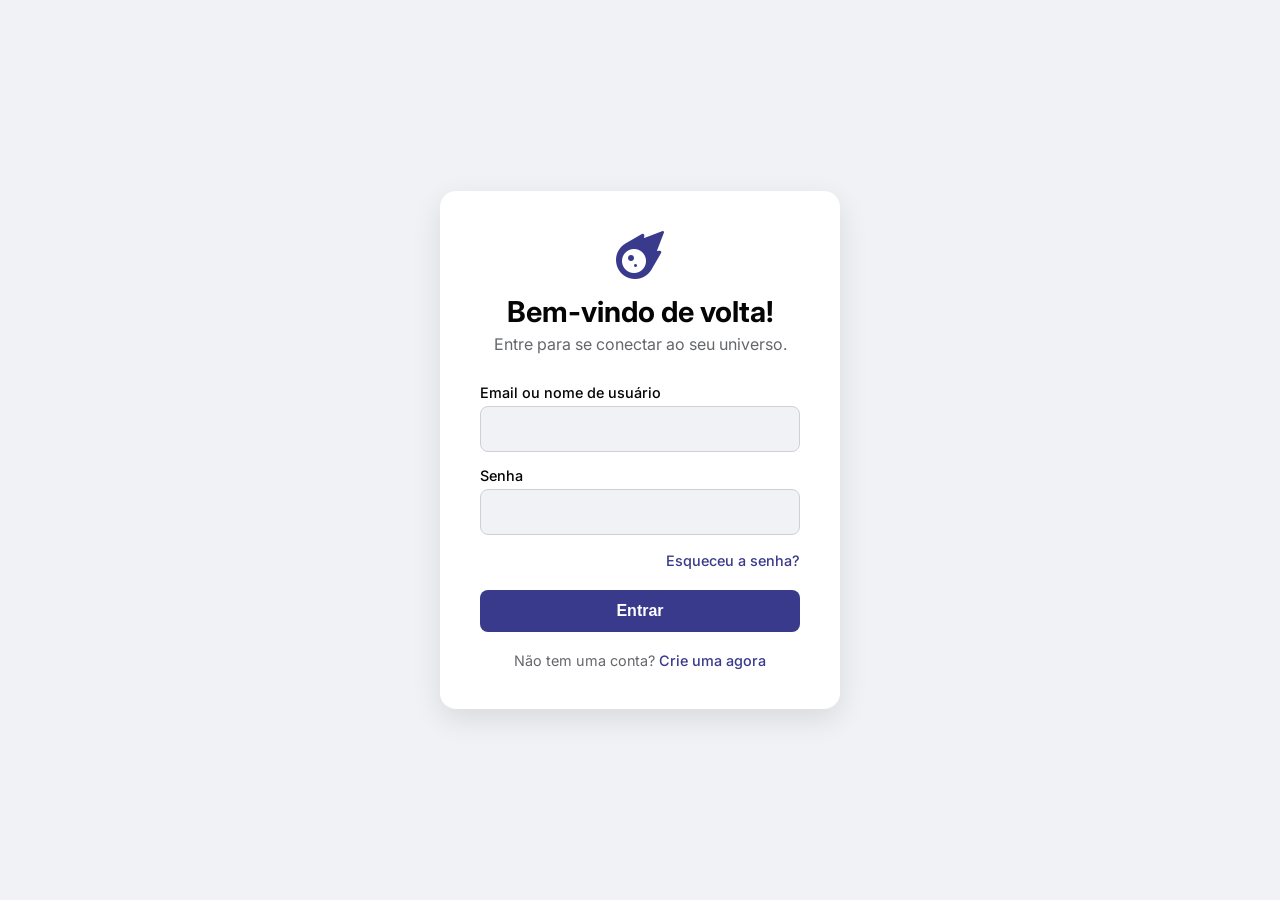
==== commit 7d2dfffb: "Add files via upload Beta 1 - Antes de adicionar as imagens" ====
--- a/index.html
+++ b/index.html
@@ -1,57 +1,52 @@
-<!DOCTYPE html>
-<html lang="pt-BR">
-<head>
-    <!-- Bootstrap 5 CDN -->
-    <link href="https://cdn.jsdelivr.net/npm/bootstrap@5.3.0/dist/css/bootstrap.min.css" rel="stylesheet">
-    <meta name="viewport" content="width=device-width, initial-scale=1.0">
-    <meta charset="UTF-8">
-    <meta name="viewport" content="width=device-width, initial-scale=1.0">
-    <title>Bem-vindo ao Conectare</title>
-    <!-- Font Awesome for Icons -->
-    <link rel="stylesheet" href="https://cdnjs.cloudflare.com/ajax/libs/font-awesome/6.5.1/css/all.min.css">
-    <!-- Google Fonts: Inter -->
-    <link rel="preconnect" href="https://fonts.googleapis.com">
-    <link rel="preconnect" href="https://fonts.gstatic.com" crossorigin>
-    <link href="https://fonts.googleapis.com/css2?family=Inter:wght@300;400;500;600;700;800&display=swap" rel="stylesheet">
-    <!-- Main Stylesheet -->
-    <link rel="stylesheet" href="css/style.css">
-</head>
-<body class="feed-container" class="light-theme">
-
-    <div class="login-container">
-        <div class="login-box">
-            <div class="login-header">
-                <i class="fa-solid fa-meteor logo-icon"></i>
-                <h1>Bem-vindo de volta!</h1>
-                <p>Entre para se conectar ao seu universo.</p>
-            </div>
-            <!-- O formulário agora redireciona para feed.html -->
-            <form id="login-form" action="feed.html" method="get">
-                <div class="form-group">
-                    <label for="email">Email ou nome de usuário</label>
-                    <input type="text" id="email" class="form-control" required>
-                </div>
-                <div class="form-group">
-                    <label for="password">Senha</label>
-                    <input type="password" id="password" class="form-control" required>
-                </div>
-                <div class="form-options">
-                    <a href="#" class="forgot-password">Esqueceu a senha?</a>
-                </div>
-                <button type="submit" class="btn-primary btn-login">Entrar</button>
-            </form>
-            <div class="login-footer">
-                <p>Não tem uma conta? <a href="#">Crie uma agora</a></p>
-            </div>
-        </div>
-        <div class="login-art">
-            <!-- Arte visual ou animação pode ser adicionada aqui -->
-        </div>
-    </div>
-
-    <!-- O main.js pode ser usado para futuras validações de login -->
-    <script src="js/main.js"></script>
-</div>
-</div>
-</body>
-</html>
+<!DOCTYPE html>
+<html lang="pt-BR">
+<head>
+    <meta charset="UTF-8">
+    <meta name="viewport" content="width=device-width, initial-scale=1.0">
+    <title>Bem-vindo ao Conectare</title>
+    <!-- Font Awesome for Icons -->
+    <link rel="stylesheet" href="https://cdnjs.cloudflare.com/ajax/libs/font-awesome/6.5.1/css/all.min.css">
+    <!-- Google Fonts: Inter -->
+    <link rel="preconnect" href="https://fonts.googleapis.com">
+    <link rel="preconnect" href="https://fonts.gstatic.com" crossorigin>
+    <link href="https://fonts.googleapis.com/css2?family=Inter:wght@300;400;500;600;700;800&display=swap" rel="stylesheet">
+    <!-- Main Stylesheet -->
+    <link rel="stylesheet" href="css/style.css">
+</head>
+<body class="light-theme">
+
+    <div class="login-container">
+        <div class="login-box">
+            <div class="login-header">
+                <i class="fa-solid fa-meteor logo-icon"></i>
+                <h1>Bem-vindo de volta!</h1>
+                <p>Entre para se conectar ao seu universo.</p>
+            </div>
+            <!-- O formulário agora redireciona para feed.html -->
+            <form id="login-form" action="feed.html" method="get">
+                <div class="form-group">
+                    <label for="email">Email ou nome de usuário</label>
+                    <input type="text" id="email" class="form-control" required>
+                </div>
+                <div class="form-group">
+                    <label for="password">Senha</label>
+                    <input type="password" id="password" class="form-control" required>
+                </div>
+                <div class="form-options">
+                    <a href="#" class="forgot-password">Esqueceu a senha?</a>
+                </div>
+                <button type="submit" class="btn-primary btn-login">Entrar</button>
+            </form>
+            <div class="login-footer">
+                <p>Não tem uma conta? <a href="#">Crie uma agora</a></p>
+            </div>
+        </div>
+        <div class="login-art">
+            <!-- Arte visual ou animação pode ser adicionada aqui -->
+        </div>
+    </div>
+
+    <!-- O main.js pode ser usado para futuras validações de login -->
+    <script src="js/main.js"></script>
+</body>
+</html>
--- a/css/style.css
+++ b/css/style.css
@@ -1,2897 +1,2695 @@
-/* =================================
-   CORE & GLOBAL STYLES
-==================================== */
-:root {
-    --font-family: 'Inter', sans-serif;
-
-    /* Light Theme Variables */
-    --bg-primary-light: #f0f2f5;
-    --bg-secondary-light: #ffffff;
-    --text-primary-light: #050505;
-    --text-secondary-light: #65676b;
-    --border-light: #ced0d4;
-    --accent-light: #3a3a8d;
-    --accent-hover-light: #5e5ce5;
-    --shadow-light: rgba(0, 0, 0, 0.1);
-    --btn-secondary-bg-light: #e4e6eb;
-    --btn-secondary-text-light: #050505;
-    --btn-danger-bg-light: #fbebeb;
-    --btn-danger-text-light: #dc2626;
-
-    /* RGB values for transparent backgrounds */
-    --accent-light-rgb: 58, 58, 141; /* RGB of #3a3a8d */
-
-
-    /* Dark Theme Variables */
-    --bg-primary-dark: #121212;
-    --bg-secondary-dark: #1e1e1e;
-    --text-primary-dark: #e4e6eb;
-    --text-secondary-dark: #b0b3b8;
-    --border-dark: #3a3b3c;
-    --accent-dark: #7e7ee3;
-    --accent-hover-dark: #9d9dff;
-    --shadow-dark: rgba(0, 0, 0, 0.4);
-    --btn-secondary-bg-dark: #3a3b3c;
-    --btn-secondary-text-dark: #e4e6eb;
-    --btn-danger-bg-dark: #451a1a;
-    --btn-danger-text-dark: #fca5a5;
-
-    /* RGB values for transparent backgrounds */
-    --accent-dark-rgb: 126, 126, 227; /* RGB of #7e7ee3 */
-}
-
-* {
-    margin: 0;
-    padding: 0;
-    box-sizing: border-box;
-}
-
-body {
-    font-family: var(--font-family);
-    transition: background-color 0.3s, color 0.3s;
-}
-
-body.light-theme {
-    background-color: var(--bg-primary-light);
-    color: var(--text-primary-light);
-}
-
-body.dark-theme {
-    background-color: var(--bg-primary-dark);
-    color: var(--text-primary-dark);
-}
-
-a {
-    text-decoration: none;
-    color: var(--accent-light);
-    font-weight: 500;
-}
-.dark-theme a {
-    color: var(--accent-dark);
-}
-
-.btn-primary {
-    background-color: var(--accent-light);
-    color: white;
-    border: none;
-    padding: 12px 20px;
-    border-radius: 8px;
-    font-weight: 600;
-    cursor: pointer;
-    transition: background-color 0.2s;
-    width: 100%;
-    font-size: 1rem;
-}
-.dark-theme .btn-primary {
-    background-color: var(--accent-dark);
-}
-.btn-primary:hover {
-     background-color: var(--accent-hover-light);
-}
-.dark-theme .btn-primary:hover {
-     background-color: var(--accent-hover-dark);
-}
-
-.btn-secondary {
-    background-color: var(--btn-secondary-bg-light);
-    color: var(--btn-secondary-text-light);
-    border: none;
-    padding: 10px 20px;
-    border-radius: 8px;
-    font-weight: 600;
-    cursor: pointer;
-    transition: background-color 0.2s;
-}
-.dark-theme .btn-secondary {
-    background-color: var(--btn-secondary-bg-dark);
-    color: var(--btn-secondary-text-dark);
-}
-
-.btn-danger {
-    background-color: var(--btn-danger-bg-light);
-    color: var(--btn-danger-text-light);
-    border: none;
-    padding: 10px 20px;
-    border-radius: 8px;
-    font-weight: 600;
-    cursor: pointer;
-    transition: background-color 0.2s, color 0.2s;
-    margin-right: auto; /* Pushes it to the left */
-}
-.dark-theme .btn-danger {
-    background-color: var(--btn-danger-bg-dark);
-    color: var(--btn-danger-text-dark);
-}
-.hidden {
-    display: none !important;
-}
-
-.form-control {
-    width: 100%;
-    padding: 12px;
-    border-radius: 8px;
-    border: 1px solid var(--border-light);
-    background-color: var(--bg-primary-light);
-    color: var(--text-primary-light);
-    font-family: var(--font-family);
-    font-size: 1rem;
-}
-.dark-theme .form-control {
-    background-color: var(--bg-primary-dark);
-    border-color: var(--border-dark);
-    color: var(--text-primary-dark);
-}
-
-/* =================================
-   LOGIN PAGE
-==================================== */
-.login-container {
-    display: flex;
-    justify-content: center;
-    align-items: center;
-    min-height: 100vh;
-    padding: 20px;
-}
-.login-box {
-    background-color: var(--bg-secondary-light);
-    padding: 40px;
-    border-radius: 16px;
-    box-shadow: 0 10px 30px var(--shadow-light);
-    width: 100%;
-    max-width: 400px;
-    text-align: center;
-}
-.dark-theme .login-box {
-    background-color: var(--bg-secondary-dark);
-    box-shadow: 0 10px 30px var(--shadow-dark);
-}
-.login-header .logo-icon {
-    font-size: 3rem;
-    color: var(--accent-light);
-    margin-bottom: 15px;
-}
-.dark-theme .login-header .logo-icon {
-    color: var(--accent-dark);
-}
-.login-header h1 {
-    font-size: 1.8rem;
-    font-weight: 700;
-    margin-bottom: 5px;
-}
-.login-header p {
-    color: var(--text-secondary-light);
-    margin-bottom: 30px;
-}
-.dark-theme .login-header p {
-    color: var(--text-secondary-dark);
-}
-#login-form .form-group {
-    margin-bottom: 15px;
-    text-align: left;
-}
-#login-form label {
-    display: block;
-    font-weight: 500;
-    margin-bottom: 5px;
-    font-size: 0.9rem;
-}
-.form-options {
-    text-align: right;
-    margin-bottom: 20px;
-}
-.form-options .forgot-password {
-    font-size: 0.9rem;
-}
-.login-footer {
-    margin-top: 20px;
-    font-size: 0.9rem;
-}
-.login-footer p {
-    color: var(--text-secondary-light);
-}
-.dark-theme .login-footer p {
-    color: var(--text-secondary-dark);
-}
-
-
-/* =================================
-   MAIN LAYOUT & WRAPPER
-==================================== */
-.main-wrapper {
-    display: flex;
-    min-height: 100vh;
-}
-
-/* =================================
-   SIDEBAR NAVIGATION
-==================================== */
-.sidebar {
-    width: 80px;
-    background-color: var(--bg-secondary-light);
-    border-right: 1px solid var(--border-light);
-    display: flex;
-    flex-direction: column;
-    align-items: center;
-    padding: 20px 0;
-    transition: all 0.3s ease;
-    position: fixed;
-    height: 100%;
-    z-index: 100;
-}
-
-.dark-theme .sidebar {
-    background-color: var(--bg-secondary-dark);
-    border-right-color: var(--border-dark);
-}
-
-.sidebar:hover {
-    width: 220px;
-}
-
-.sidebar .logo {
-    font-size: 2rem;
-    color: var(--accent-light);
-    margin-bottom: 40px;
-}
-
-.dark-theme .sidebar .logo {
-    color: var(--accent-dark);
-}
-
-.sidebar-nav {
-    display: flex;
-    flex-direction: column;
-    gap: 10px;
-    width: 100%;
-}
-
-.nav-link, .sidebar-footer button {
-    display: flex;
-    align-items: center;
-    padding: 15px 25px;
-    color: var(--text-secondary-light);
-    transition: all 0.2s ease;
-    white-space: nowrap;
-    overflow: hidden;
-    width: 100%;
-    background: none;
-    border: none;
-    cursor: pointer;
-    font-family: var(--font-family);
-}
-
-.dark-theme .nav-link, .dark-theme .sidebar-footer button {
-    color: var(--text-secondary-dark);
-}
-
-.nav-link i, .sidebar-footer button i {
-    font-size: 1.4rem;
-    min-width: 30px;
-    text-align: center;
-}
-
-.nav-link .nav-text {
-    margin-left: 25px;
-    opacity: 0;
-    transition: opacity 0.2s ease;
-    font-weight: 500;
-}
-
-.sidebar:hover .nav-text {
-    opacity: 1;
-}
-
-.nav-link:hover, .nav-link.active, .sidebar-footer button:hover {
-    background-color: var(--bg-primary-light);
-    color: var(--accent-hover-light);
-    border-radius: 8px;
-    margin: 0 10px;
-    padding-left: 15px;
-    padding-right: 15px;
-}
-
-.dark-theme .nav-link:hover, .dark-theme .nav-link.active, .dark-theme .sidebar-footer button:hover {
-    background-color: var(--bg-primary-dark);
-    color: var(--accent-hover-dark);
-}
-
-.sidebar:hover .nav-link, .sidebar:hover .sidebar-footer button {
-    padding-left: 20px;
-    padding-right: 20px;
-}
-
-.sidebar-footer {
-    margin-top: auto;
-    width: 100%;
-}
-
-
-/* =================================
-   MAIN CONTENT AREAS
-==================================== */
-.content-feed, .content-profile, .content-explore, .content-notifications, .content-communities {
-    flex-grow: 1;
-    margin-left: 80px;
-    padding: 20px 30px;
-    max-width: 800px;
-    margin-right: auto;
-    margin-left: calc(80px + (100% - 80px - 800px) / 2);
-    transition: margin-left 0.3s ease;
-}
-
-.feed-header {
-    margin-bottom: 20px;
-}
-
-.feed-header h1 {
-    font-size: 2rem;
-    font-weight: 800;
-}
-
-/* Create Post Box */
-.create-post-box {
-    background-color: var(--bg-secondary-light);
-    border-radius: 12px;
-    padding: 20px;
-    margin-bottom: 20px;
-    box-shadow: 0 2px 4px var(--shadow-light);
-    display: grid;
-    grid-template-columns: auto 1fr;
-    grid-template-rows: auto auto;
-    gap: 15px;
-    align-items: center;
-}
-
-.dark-theme .create-post-box {
-    background-color: var(--bg-secondary-dark);
-    box-shadow: 0 2px 4px var(--shadow-dark);
-}
-
-.user-avatar {
-    grid-row: 1 / 2;
-}
-
-.user-avatar img {
-    width: 40px;
-    height: 40px;
-    border-radius: 50%;
-}
-
-.create-post-box textarea {
-    grid-column: 2 / 3;
-    grid-row: 1 / 2;
-    width: 100%;
-    border: none;
-    background: transparent;
-    resize: none;
-    font-family: var(--font-family);
-    font-size: 1.1rem;
-    color: var(--text-primary-light);
-    min-height: 40px;
-    padding-top: 10px;
-}
-.dark-theme .create-post-box textarea {
-    color: var(--text-primary-dark);
-}
-
-.create-post-box textarea:focus {
-    outline: none;
-}
-
-.post-actions {
-    grid-column: 2 / 3;
-    grid-row: 2 / 3;
-    display: flex;
-    justify-content: flex-end;
-    align-items: center;
-    gap: 10px;
-}
-
-.post-actions .action-btn {
-    background: none;
-    border: none;
-    color: var(--text-secondary-light);
-    font-size: 1.2rem;
-    cursor: pointer;
-    padding: 8px;
-    border-radius: 50%;
-    transition: background-color 0.2s, color 0.2s;
-}
-.dark-theme .post-actions .action-btn {
-    color: var(--text-secondary-dark);
-}
-
-.post-actions .action-btn:hover {
-    background-color: var(--bg-primary-light);
-}
-
-.dark-theme .post-actions .action-btn:hover {
-    background-color: var(--bg-primary-dark);
-}
-
-.post-actions #post-text-btn {
-    background-color: var(--accent-light);
-    color: white;
-    font-size: 0.9rem;
-    font-weight: 600;
-    padding: 10px 20px;
-    border-radius: 20px;
-    width: auto;
-}
-.dark-theme .post-actions #post-text-btn {
-    background-color: var(--accent-dark);
-}
-.post-actions #post-text-btn:hover {
-    background-color: var(--accent-hover-light);
-}
-.dark-theme .post-actions #post-text-btn:hover {
-    background-color: var(--accent-hover-dark);
-}
-
-/* Post Card */
-#feed-container {
-    display: flex;
-    flex-direction: column;
-    gap: 20px;
-}
-
-.post-card {
-    background-color: var(--bg-secondary-light);
-    border-radius: 12px;
-    padding: 20px;
-    box-shadow: 0 2px 4px var(--shadow-light);
-}
-
-.dark-theme .post-card {
-    background-color: var(--bg-secondary-dark);
-    box-shadow: 0 2px 4px var(--shadow-dark);
-}
-
-.post-header {
-    display: flex;
-    align-items: center;
-    gap: 10px;
-    margin-bottom: 15px;
-}
-
-.post-avatar {
-    width: 40px;
-    height: 40px;
-    border-radius: 50%;
-}
-
-.post-user-info {
-    display: flex;
-    flex-direction: column;
-}
-
-.post-username {
-    font-weight: 600;
-}
-
-.post-timestamp {
-    font-size: 0.85rem;
-    color: var(--text-secondary-light);
-}
-.dark-theme .post-timestamp {
-    color: var(--text-secondary-dark);
-}
-
-.post-content p {
-    line-height: 1.5;
-    margin-bottom: 15px;
-}
-
-.post-media {
-    width: 100%;
-    border-radius: 10px;
-    margin-top: 10px;
-}
-
-.post-footer {
-    display: flex;
-    gap: 20px;
-    padding-top: 15px;
-    border-top: 1px solid var(--border-light);
-    margin-top: 15px;
-}
-.dark-theme .post-footer {
-    border-top-color: var(--border-dark);
-}
-
-.footer-action {
-    background: none;
-    border: none;
-    color: var(--text-secondary-light);
-    font-size: 1rem;
-    cursor: pointer;
-    display: flex;
-    align-items: center;
-    gap: 8px;
-    font-weight: 500;
-    transition: color 0.2s;
-}
-.dark-theme .footer-action {
-    color: var(--text-secondary-dark);
-}
-
-.footer-action:hover, .footer-action.liked {
-    color: var(--accent-hover-light);
-}
-.dark-theme .footer-action:hover, .dark-action .footer-action.liked {
-    color: var(--accent-hover-dark);
-}
-
-.like-btn.liked i {
-    font-weight: 900; /* Makes it solid */
-    color: #e0245e;
-    transform: scale(1.2);
-}
-
-
-/* =================================
-   EXPLORE PAGE
-==================================== */
-.explore-header {
-    margin-bottom: 20px;
-}
-.search-bar {
-    position: relative;
-}
-.search-bar i {
-    position: absolute;
-    top: 50%;
-    left: 15px;
-    transform: translateY(-50%);
-    color: var(--text-secondary-light);
-}
-.dark-theme .search-bar i {
-    color: var(--text-secondary-dark);
-}
-.search-bar input {
-    width: 100%;
-    padding: 12px 15px 12px 45px;
-    border-radius: 25px;
-    border: 1px solid var(--border-light);
-    background-color: var(--bg-secondary-light);
-    font-size: 1rem;
-}
-.dark-theme .search-bar input {
-    background-color: var(--bg-secondary-dark);
-    border-color: var(--border-dark);
-    color: var(--text-primary-dark);
-}
-
-.explore-grid {
-    display: grid;
-    grid-gap: 10px;
-    grid-template-columns: repeat(auto-fill, minmax(250px, 1fr));
-    grid-auto-rows: 250px;
-}
-.grid-item {
-    border-radius: 12px;
-    overflow: hidden;
-}
-.grid-item.wide { grid-column: span 2; }
-.grid-item.tall { grid-row: span 2; }
-.grid-item img {
-    width: 100%;
-    height: 100%;
-    object-fit: cover;
-    transition: transform 0.3s ease;
-}
-.grid-item:hover img {
-    transform: scale(1.05);
-}
-
-/* =================================
-   NOTIFICATIONS PAGE
-==================================== */
-.notifications-header {
-    display: flex;
-    justify-content: space-between;
-    align-items: center;
-    margin-bottom: 20px;
-}
-.notifications-header h1 { font-weight: 800; }
-.btn-clear-all { width: auto; }
-
-/* NOVO: Estilos para as abas de notificação */
-.notifications-tabs-nav {
-    display: flex;
-    border-bottom: 1px solid var(--border-light);
-    margin-bottom: 20px;
-    overflow-x: auto; /* Permite rolagem horizontal em telas pequenas */
-    -webkit-overflow-scrolling: touch; /* Rolagem suave em iOS */
-}
-.dark-theme .notifications-tabs-nav {
-    border-bottom-color: var(--border-dark);
-}
-
-.notifications-tab-link {
-    padding: 15px 20px;
-    cursor: pointer;
-    background: none;
-    border: none;
-    color: var(--text-secondary-light);
-    font-weight: 600;
-    font-size: 1rem;
-    position: relative;
-    flex-shrink: 0; /* Impede que as abas encolham */
-    transition: color 0.2s;
-}
-.dark-theme .notifications-tab-link {
-    color: var(--text-secondary-dark);
-}
-.notifications-tab-link:hover {
-    color: var(--accent-hover-light);
-}
-.dark-theme .notifications-tab-link:hover {
-    color: var(--accent-hover-dark);
-}
-.notifications-tab-link.active {
-    color: var(--accent-light);
-}
-.dark-theme .notifications-tab-link.active {
-    color: var(--accent-dark);
-}
-.notifications-tab-link.active::after {
-    content: '';
-    position: absolute;
-    bottom: -1px;
-    left: 0;
-    width: 100%;
-    height: 3px;
-    background-color: var(--accent-light);
-    border-radius: 3px 3px 0 0;
-}
-.dark-theme .notifications-tab-link.active::after {
-     background-color: var(--accent-dark);
-}
-
-.notification-list {
-    display: flex;
-    flex-direction: column;
-    gap: 10px;
-}
-.notification-item {
-    display: flex;
-    align-items: center;
-    gap: 15px;
-    padding: 15px;
-    background-color: var(--bg-secondary-light);
-    border-radius: 12px;
-    transition: opacity 0.4s ease-out, transform 0.4s ease-out; /* Adicionado para animação de descarte */
-    position: relative; /* Necessário para transform */
-}
-.dark-theme .notification-item {
-    background-color: var(--bg-secondary-dark);
-}
-/* Nova classe para animação de descarte */
-.notification-item.dismissing {
-    opacity: 0;
-    transform: translateX(100%); /* Desliza para fora à direita */
-}
-
-/* NOVO: Estilos para o ícone de notificação */
-.notification-item .notification-icon-wrapper {
-    width: 40px;
-    height: 40px;
-    border-radius: 50%;
-    display: flex;
-    justify-content: center;
-    align-items: center;
-    background-color: var(--bg-primary-light); /* Fundo para o ícone */
-    flex-shrink: 0;
-}
-.dark-theme .notification-item .notification-icon-wrapper {
-    background-color: var(--bg-primary-dark);
-}
-
-/* Cores dos ícones baseadas no tipo de notificação */
-.notification-icon {
-    font-size: 1.2rem;
-    width: 30px;
-    text-align: center;
-}
-.notification-icon.like { color: #e0245e; } /* Vermelho */
-.notification-icon.follow { color: #1d9bf0; } /* Azul Twitter */
-.notification-icon.comment { color: #00ba7c; } /* Verde */
-.notification-icon.suggestion { color: #bd6ee2; } /* Roxo claro */
-.notification-icon.community { color: #f59e0b; } /* Laranja */
-.notification-icon.mention { color: #8b5cf6; } /* Roxo */
-.notification-icon.event { color: #10b981; } /* Verde Esmeralda */
-.notification-icon.system { color: #65676b; } /* Cinza */
-
-
-.notification-content {
-    display: flex;
-    align-items: center;
-    gap: 10px;
-    flex-grow: 1;
-}
-.notification-avatar {
-    width: 40px;
-    height: 40px;
-    border-radius: 50%;
-}
-.notification-post-thumb {
-    width: 50px;
-    height: 50px;
-    border-radius: 8px;
-    object-fit: cover;
-    margin-left: auto;
-    flex-shrink: 0; /* Prevents shrinking */
-}
-.notification-item .action-button { /* General style for action buttons within notification items */
-    width: auto;
-    padding: 8px 15px;
-    font-size: 0.85rem;
-    flex-shrink: 0; /* Prevents shrinking */
-    margin-left: 10px; /* Space from thumbnail or text */
-}
-
-/* Estilo para o novo badge "Novo" */
-.new-notification-badge {
-    background-color: var(--accent-light);
-    color: white;
-    padding: 2px 8px;
-    border-radius: 12px;
-    font-size: 0.7rem;
-    font-weight: 600;
-    margin-left: 10px;
-    flex-shrink: 0;
-}
-.dark-theme .new-notification-badge {
-    background-color: var(--accent-dark);
-}
-
-/* NOVO: Estilos para o fundo de notificações não lidas */
-.notification-item.new {
-    background-color: rgba(var(--accent-light-rgb), 0.1); /* Fundo sutil para novas */
-    border-left: 4px solid var(--accent-light);
-}
-.dark-theme .notification-item.new {
-    background-color: rgba(var(--accent-dark-rgb), 0.1);
-    border-left-color: var(--accent-dark);
-}
-
-/* Animação de entrada para novas notificações */
-.notification-item.animate-in {
-    opacity: 0;
-    transform: translateY(20px);
-    animation: fadeInSlideUp 0.5s ease-out forwards;
-}
-
-@keyframes fadeInSlideUp {
-    from {
-        opacity: 0;
-        transform: translateY(20px);
-    }
-    to {
-        opacity: 1;
-        transform: translateY(0);
-    }
-}
-
-/* Estilos para o botão de descartar */
-.dismiss-notification-btn {
-    background: none;
-    border: none;
-    color: var(--text-secondary-light);
-    font-size: 1.1rem;
-    cursor: pointer;
-    margin-left: 10px;
-    transition: color 0.2s;
-    flex-shrink: 0;
-}
-.dark-theme .dismiss-notification-btn {
-    color: var(--text-secondary-dark);
-}
-.dismiss-notification-btn:hover {
-    color: #e0245e; /* Vermelho para indicar ação de remover */
-}
-
-
-/* =================================
-   COMMUNITIES PAGE
-==================================== */
-.communities-header {
-    display: flex;
-    justify-content: space-between;
-    align-items: center;
-    margin-bottom: 30px;
-}
-.communities-header h1 { font-weight: 800; }
-.communities-header .btn-primary { width: auto; }
-
-.community-section {
-    margin-bottom: 30px;
-}
-.community-grid {
-    display: grid;
-    grid-template-columns: repeat(auto-fill, minmax(250px, 1fr));
-    gap: 20px;
-}
-.community-card {
-    background-color: var(--bg-secondary-light);
-    border-radius: 12px;
-    overflow: hidden;
-    box-shadow: 0 4px 10px var(--shadow-light);
-    transition: transform 0.2s ease;
-}
-.dark-theme .community-card {
-    background-color: var(--bg-secondary-dark);
-    box-shadow: 0 4px 10px var(--shadow-dark);
-}
-.community-card:hover {
-    transform: translateY(-5px);
-}
-.card-banner {
-    height: 100px;
-    background-size: cover;
-    background-position: center;
-}
-.card-info {
-    padding: 15px;
-    text-align: center;
-    position: relative;
-    padding-top: 40px;
-}
-.card-avatar {
-    width: 60px;
-    height: 60px;
-    border-radius: 50%;
-    border: 3px solid var(--bg-secondary-light);
-    position: absolute;
-    top: -30px;
-    left: 50%;
-    transform: translateX(-50%);
-}
-.dark-theme .card-avatar {
-    border-color: var(--bg-secondary-dark);
-}
-.card-info h3 {
-    font-weight: 700;
-    margin-bottom: 5px;
-}
-.card-info p {
-    color: var(--text-secondary-light);
-    font-size: 0.9rem;
-    margin-bottom: 15px;
-}
-.dark-theme .card-info p {
-    color: var(--text-secondary-dark);
-}
-.card-info .btn-primary, .card-info .btn-secondary {
-    width: 100%;
-}
-.btn-secondary.joined {
-    background-color: var(--accent-light);
-    color: white;
-    opacity: 0.7;
-}
-.dark-theme .btn-secondary.joined {
-    background-color: var(--accent-dark);
-}
-
-/* =================================
-   TABS (SHARED)
-==================================== */
-/* Removido o .tabs-nav e .tab-link daqui para evitar conflito com .notifications-tabs-nav */
-.tab-pane {
-    display: none;
-}
-.tab-pane.active {
-    display: block;
-}
-.empty-tab-message {
-    text-align: center;
-    padding: 40px;
-    color: var(--text-secondary-light);
-}
-.dark-theme .empty-tab-message {
-    color: var(--text-secondary-dark);
-}
-
-/* =================================
-   PROFILE PAGE
-==================================== */
-.profile-header {
-    position: relative;
-    margin-bottom: 80px; /* Space for profile picture */
-}
-
-.profile-banner {
-    width: 100%;
-    height: 250px;
-    background-color: var(--bg-secondary-light);
-    border-radius: 12px;
-    overflow: hidden;
-    position: relative;
-}
-.dark-theme .profile-banner {
-    background-color: var(--bg-secondary-dark);
-}
-.profile-banner img {
-    width: 100%;
-    height: 100%;
-    object-fit: cover;
-}
-.edit-banner-btn {
-    position: absolute;
-    bottom: 15px;
-    right: 15px;
-    background-color: rgba(0,0,0,0.6);
-    color: white;
-    border: none;
-    padding: 8px 12px;
-    border-radius: 8px;
-    font-size: 0.9rem;
-    font-weight: 500;
-    cursor: pointer;
-    opacity: 0;
-    transition: opacity 0.3s;
-}
-.profile-banner:hover .edit-banner-btn {
-    opacity: 1;
-}
-
-.profile-picture-container {
-    position: absolute;
-    bottom: -60px;
-    left: 40px;
-    width: 150px;
-    height: 150px;
-    border-radius: 50%;
-    border: 5px solid var(--bg-primary-light);
-    background-color: var(--bg-primary-light);
-    overflow: hidden;
-}
-.dark-theme .profile-picture-container {
-     border-color: var(--bg-primary-dark);
-     background-color: var(--bg-primary-dark);
-}
-.profile-picture-container img {
-    width: 100%;
-    height: 100%;
-    object-fit: cover;
-}
-.edit-pic-btn {
-    position: absolute;
-    bottom: 5px;
-    right: 5px;
-    width: 35px;
-    height: 35px;
-    border-radius: 50%;
-    border: none;
-    background-color: rgba(0,0,0,0.6);
-    color: white;
-    cursor: pointer;
-    display: flex;
-    justify-content: center;
-    align-items: center;
-    font-size: 1rem;
-    opacity: 0;
-    transition: opacity 0.2s;
-}
-.profile-picture-container:hover .edit-pic-btn {
-    opacity: 1;
-}
-
-.profile-actions {
-    position: absolute;
-    top: 20px;
-    right: 20px;
-    display: flex;
-    gap: 10px;
-}
-
-.profile-actions .btn-primary {
-    width: auto;
-}
-
-.profile-info {
-    padding: 0 20px;
-    margin-bottom: 30px;
-}
-
-.profile-info h1 {
-    font-size: 1.8rem;
-    font-weight: 800;
-    margin-bottom: 5px;
-}
-.profile-info p {
-    color: var(--text-secondary-light);
-    line-height: 1.6;
-    margin-bottom: 15px;
-    max-width: 60ch;
-}
-.dark-theme .profile-info p {
-    color: var(--text-secondary-dark);
-}
-
-.profile-meta {
-    display: flex;
-    flex-wrap: wrap;
-    gap: 20px;
-    color: var(--text-secondary-light);
-    margin-bottom: 20px;
-}
-.dark-theme .profile-meta {
-    color: var(--text-secondary-dark);
-}
-.profile-meta a {
-    color: var(--accent-light);
-    text-decoration: none;
-}
-.dark-theme .profile-meta a {
-    color: var(--accent-dark);
-}
-.profile-meta a:hover {
-    text-decoration: underline;
-}
-
-.profile-stats {
-    display: flex;
-    flex-wrap: wrap;
-    gap: 30px;
-}
-.profile-stats div strong {
-    font-weight: 600;
-}
-
-/* Highlights Section */
-.highlights-section {
-    margin-bottom: 30px;
-    padding: 0 20px;
-}
-.section-title {
-    font-size: 1.2rem;
-    font-weight: 700;
-    margin-bottom: 15px;
-}
-.highlights-container {
-    display: flex;
-    gap: 20px;
-    align-items: center;
-    overflow-x: auto;
-    padding-bottom: 10px; /* For scrollbar */
-}
-.highlight-item, .add-highlight-btn {
-    display: flex;
-    flex-direction: column;
-    align-items: center;
-    gap: 8px;
-    flex-shrink: 0;
-    cursor: pointer;
-}
-.highlight-item img, .add-highlight-btn {
-    width: 72px;
-    height: 72px;
-    border-radius: 50%;
-    object-fit: cover;
-    border: 2px solid var(--border-light);
-    padding: 2px;
-}
-.dark-theme .highlight-item img {
-    border-color: var(--border-dark);
-}
-.highlight-item span {
-    font-size: 0.8rem;
-    font-weight: 500;
-}
-.add-highlight-btn {
-    background-color: var(--bg-primary-light);
-    border: 2px dashed var(--border-light);
-    color: var(--text-secondary-light);
-    font-size: 1.5rem;
-    justify-content: center;
-}
-.dark-theme .add-highlight-btn {
-    background-color: var(--bg-secondary-dark);
-    border-color: var(--border-dark);
-    color: var(--text-secondary-dark);
-}
-.add-highlight-btn span {
-    font-size: 0.8rem;
-    font-weight: 500;
-    margin-top: -5px;
-}
-
-
-.post-grid {
-    display: grid;
-    grid-template-columns: repeat(auto-fill, minmax(220px, 1fr));
-    gap: 10px;
-}
-.post-grid img {
-    width: 100%;
-    height: 220px;
-    object-fit: cover;
-    border-radius: 8px;
-    cursor: pointer;
-    transition: transform 0.2s, box-shadow 0.2s;
-}
-.post-grid img:hover {
-    transform: scale(1.03);
-    box-shadow: 0 4px 15px var(--shadow-dark);
-}
-
-/* =================================
-   MODALS (SETTINGS & EDIT PROFILE)
-==================================== */
-.modal-overlay {
-    position: fixed;
-    top: 0;
-    left: 0;
-    width: 100%;
-    height: 100%;
-    background-color: rgba(0,0,0,0.6);
-    display: flex;
-    justify-content: center;
-    align-items: center;
-    z-index: 1100;
-    opacity: 0;
-    visibility: hidden;
-    transition: opacity 0.3s, visibility 0.3s;
-}
-.modal-overlay:not(.hidden) {
-    opacity: 1;
-    visibility: visible;
-}
-
-.modal-content {
-    background: var(--bg-secondary-light);
-    padding: 30px;
-    border-radius: 12px;
-    width: 90%;
-    max-width: 500px;
-    position: relative;
-    transform: scale(0.95);
-    transition: transform 0.3s;
-}
-.modal-overlay:not(.hidden) .modal-content {
-    transform: scale(1);
-}
-.dark-theme .modal-content {
-    background: var(--bg-secondary-dark);
-}
-
-.close-modal-btn {
-    position: absolute;
-    top: 10px;
-    right: 15px;
-    background: none;
-    border: none;
-    font-size: 2rem;
-    color: var(--text-secondary-light);
-    cursor: pointer;
-    line-height: 1;
-}
-.dark-theme .close-modal-btn {
-    color: var(--text-secondary-dark);
-}
-
-.modal-content h2 {
-    margin-bottom: 20px;
-    font-weight: 700;
-}
-
-/* Settings Menu */
-.settings-menu {
-    list-style: none;
-}
-.settings-menu li {
-    padding: 15px 0;
-    border-bottom: 1px solid var(--border-light);
-}
-.dark-theme .settings-menu li {
-    border-bottom-color: var(--border-dark);
-}
-.settings-menu li:last-child {
-    border-bottom: none;
-}
-.settings-menu a, .setting-item {
-    display: flex;
-    align-items: center;
-    justify-content: space-between;
-    width: 100%;
-    font-size: 1rem;
-    font-weight: 500;
-}
-.settings-menu a i, .setting-item i {
-    margin-right: 15px;
-    color: var(--text-secondary-light);
-}
-.dark-theme .settings-menu a i, .dark-theme .setting-item i {
-    color: var(--text-secondary-dark);
-}
-.settings-menu a:hover {
-    color: var(--accent-light);
-}
-.dark-theme .settings-menu a:hover {
-    color: var(--accent-dark);
-}
-
-.theme-switcher {
-    display: flex;
-    border: 1px solid var(--border-light);
-    border-radius: 8px;
-    overflow: hidden;
-}
-.dark-theme .theme-switcher {
-    border-color: var(--border-dark);
-}
-.theme-switcher button {
-    background: none;
-    border: none;
-    padding: 8px 12px;
-    cursor: pointer;
-    color: var(--text-secondary-light);
-    font-weight: 500;
-    display: flex;
-    align-items: center;
-    gap: 5px;
-}
-.dark-theme .theme-switcher button {
-    color: var(--text-secondary-dark);
-}
-.theme-switcher button.active {
-    background-color: var(--accent-light);
-    color: white;
-}
-.dark-theme .theme-switcher button.active {
-    background-color: var(--accent-dark);
-}
-
-/* Edit Profile & Highlight Form */
-#edit-profile-form .form-group, #highlight-form .form-group {
-    margin-bottom: 20px;
-}
-#edit-profile-form label, #highlight-form label {
-    display: block;
-    font-weight: 500;
-    margin-bottom: 8px;
-    font-size: 0.9rem;
-}
-#edit-profile-form .form-control, #highlight-form .form-control {
-    width: 100%;
-    padding: 12px;
-    border-radius: 8px;
-    border: 1px solid var(--border-light);
-    background-color: var(--bg-primary-light);
-    color: var(--text-primary-light);
-    font-family: var(--font-family);
-    font-size: 1rem;
-}
-.dark-theme #edit-profile-form .form-control, .dark-theme #highlight-form .form-control {
-    background-color: var(--bg-primary-dark);
-    border-color: var(--border-dark);
-    color: var(--text-primary-dark);
-}
-#edit-profile-form .form-actions, #highlight-form .form-actions {
-    display: flex;
-    justify-content: flex-end;
-    gap: 10px;
-    margin-top: 25px;
-}
-
-/* Highlight Modal Specifics */
-.highlight-image-editor {
-    display: flex;
-    justify-content: center;
-    align-items: center;
-}
-.highlight-image-preview {
-    position: relative;
-    width: 100px;
-    height: 100px;
-}
-#highlight-image-preview-img {
-    width: 100%;
-    height: 100%;
-    border-radius: 50%;
-    object-fit: cover;
-    border: 3px solid var(--border-light);
-}
-.dark-theme #highlight-image-preview-img {
-    border-color: var(--border-dark);
-}
-.change-highlight-photo-btn {
-    position: absolute;
-    bottom: 0;
-    right: 0;
-    width: 32px;
-    height: 32px;
-    border-radius: 50%;
-    border: none;
-    background-color: var(--accent-light);
-    color: white;
-    cursor: pointer;
-    display: flex;
-    justify-content: center;
-    align-items: center;
-    font-size: 0.9rem;
-    transition: background-color 0.2s;
-}
-.dark-theme .change-highlight-photo-btn {
-    background-color: var(--accent-dark);
-}
-.change-highlight-photo-btn:hover {
-    background-color: var(--accent-hover-light);
-}
-.dark-theme .change-highlight-photo-btn:hover {
-    background-color: var(--accent-hover-dark);
-}
-
-
-/* =================================
-   FLOATING MUSIC PLAYER
-==================================== */
-#music-player-container {
-    position: fixed;
-    bottom: 20px;
-    right: 20px;
-    z-index: 1000;
-    transition: all 0.4s ease-in-out;
-}
-
-#music-player-container.anchored-left {
-    bottom: 0;
-    left: 80px; /* Sidebar width */
-    right: auto;
-    width: 350px;
-    border-top-right-radius: 12px;
-}
-
-#music-player-container.anchored-right {
-    bottom: 0;
-    right: 0;
-    left: auto;
-    width: 350px;
-    border-top-left-radius: 12px;
-}
-
-#toggle-player-btn {
-    width: 60px;
-    height: 60px;
-    border-radius: 50%;
-    border: none;
-    background-color: var(--accent-light);
-    color: white;
-    font-size: 1.5rem;
-    cursor: pointer;
-    box-shadow: 0 4px 12px var(--shadow-dark);
-    display: flex;
-    justify-content: center;
-    align-items: center;
-    transition: all 0.3s;
-}
-.dark-theme #toggle-player-btn {
-    background-color: var(--accent-dark);
-}
-#toggle-player-btn:hover {
-    transform: scale(1.1);
-    background-color: var(--accent-hover-light);
-}
-.dark-theme #toggle-player-btn:hover {
-    background-color: var(--accent-hover-dark);
-}
-
-#music-player {
-    width: 350px;
-    background-color: var(--bg-secondary-light);
-    border-radius: 12px;
-    box-shadow: 0 5px 20px var(--shadow-dark);
-    padding: 20px;
-    display: flex;
-    flex-direction: column;
-    gap: 15px;
-    transform-origin: bottom right;
-    transition: transform 0.3s ease, opacity 0.3s ease;
-}
-.dark-theme #music-player {
-    background-color: var(--bg-secondary-dark);
-}
-#music-player.hidden {
-    transform: scale(0);
-    opacity: 0;
-    display: none;
-}
-
-.player-header {
-    display: flex;
-    justify-content: space-between;
-    align-items: center;
-    font-weight: 600;
-}
-
-.player-controls-position button {
-    background: none;
-    border: none;
-    color: var(--text-secondary-light);
-    cursor: pointer;
-    padding: 5px;
-}
-.dark-theme .player-controls-position button {
-    color: var(--text-secondary-dark);
-}
-.player-controls-position button.active {
-    color: var(--accent-light);
-}
-.dark-theme .player-controls-position button.active {
-    color: var(--accent-dark);
-}
-
-.track-info {
-    display: flex;
-    align-items: center;
-    gap: 15px;
-}
-#track-artwork {
-    width: 60px;
-    height: 60px;
-    border-radius: 8px;
-}
-#track-title {
-    font-size: 1rem;
-    font-weight: 600;
-}
-#track-artist {
-    font-size: 0.85rem;
-    color: var(--text-secondary-light);
-}
-.dark-theme #track-artist {
-    color: var(--text-secondary-dark);
-}
-
-.player-controls {
-    display: flex;
-    justify-content: center;
-    align-items: center;
-    gap: 20px;
-}
-.player-controls button {
-    background: none;
-    border: none;
-    color: var(--text-primary-light);
-    font-size: 1.2rem;
-    cursor: pointer;
-}
-.dark-theme .player-controls button {
-    color: var(--text-primary-dark);
-}
-.player-controls #play-pause-btn {
-    font-size: 2rem;
-    color: var(--accent-light);
-}
-.dark-theme .player-controls #play-pause-btn {
-    color: var(--accent-dark);
-}
-
-.volume-control {
-    display: flex;
-    align-items: center;
-    gap: 10px;
-}
-.volume-control input[type="range"] {
-    -webkit-appearance: none;
-    appearance: none;
-    width: 100%;
-    height: 5px;
-    background: var(--border-light);
-    border-radius: 5px;
-    outline: none;
-}
-.dark-theme .volume-control input[type="range"] {
-    background: var(--border-dark);
-}
-.volume-control input[type="range"]::-webkit-slider-thumb {
-    -webkit-appearance: none;
-    appearance: none;
-    width: 15px;
-    height: 15px;
-    background: var(--accent-light);
-    cursor: pointer;
-    border-radius: 50%;
-}
-.dark-theme .volume-control input[type="range"]::-webkit-slider-thumb {
-     background: var(--accent-dark);
-}
-
-/* =================================
-   MAIN LAYOUT & WRAPPER
-==================================== */
-.main-wrapper {
-    display: flex;
-    min-height: 100vh;
-    overflow: hidden;
-}
-
-/* =================================
-   SIDEBAR NAVIGATION
-==================================== */
-.sidebar {
-    width: 80px;
-    background-color: var(--bg-secondary-light);
-    border-right: 1px solid var(--border-light);
-    display: flex;
-    flex-direction: column;
-    align-items: center;
-    padding: 20px 0;
-    transition: all 0.3s ease;
-    position: fixed;
-    height: 100%;
-    z-index: 100;
-}
-
-.dark-theme .sidebar {
-    background-color: var(--bg-secondary-dark);
-    border-right-color: var(--border-dark);
-}
-
-.sidebar:hover {
-    width: 220px;
-}
-
-.sidebar .logo {
-    font-size: 2rem;
-    color: var(--accent-light);
-    margin-bottom: 40px;
-}
-
-.dark-theme .sidebar .logo {
-    color: var(--accent-dark);
-}
-
-.sidebar-nav {
-    display: flex;
-    flex-direction: column;
-    gap: 10px;
-    width: 100%;
-}
-
-.nav-link, .sidebar-footer button {
-    display: flex;
-    align-items: center;
-    padding: 15px 25px;
-    color: var(--text-secondary-light);
-    transition: all 0.2s ease;
-    white-space: nowrap;
-    overflow: hidden;
-    width: 100%;
-    background: none;
-    border: none;
-    cursor: pointer;
-    font-family: var(--font-family);
-}
-
-.dark-theme .nav-link, .dark-theme .sidebar-footer button {
-    color: var(--text-secondary-dark);
-}
-
-.nav-link i, .sidebar-footer button i {
-    font-size: 1.4rem;
-    min-width: 30px;
-    text-align: center;
-}
-
-.nav-link .nav-text {
-    margin-left: 25px;
-    opacity: 0;
-    transition: opacity 0.2s ease;
-    font-weight: 500;
-}
-
-.sidebar:hover .nav-text {
-    opacity: 1;
-}
-
-.nav-link:hover, .nav-link.active, .sidebar-footer button:hover {
-    background-color: var(--bg-primary-light);
-    color: var(--accent-hover-light);
-    border-radius: 8px;
-    margin: 0 10px;
-    padding-left: 15px;
-    padding-right: 15px;
-}
-
-.dark-theme .nav-link:hover, .dark-theme .nav-link.active, .dark-theme .sidebar-footer button:hover {
-    background-color: var(--bg-primary-dark);
-    color: var(--accent-hover-dark);
-}
-
-.sidebar:hover .nav-link, .sidebar:hover .sidebar-footer button {
-    padding-left: 20px;
-    padding-right: 20px;
-}
-
-.sidebar-footer {
-    margin-top: auto;
-    width: 100%;
-}
-
-
-/* =================================
-   MAIN CONTENT AREAS
-==================================== */
-.content-feed, .content-profile, .content-explore, .content-notifications, .content-communities {
-    flex-grow: 1;
-    margin-left: 80px;
-    padding: 20px 30px;
-    max-width: 800px;
-    margin-right: auto;
-    margin-left: calc(80px + (100% - 80px - 800px) / 2);
-    transition: margin-left 0.3s ease;
-}
-.content-chat {
-    flex-grow: 1;
-    margin-left: 80px;
-    display: flex;
-    height: 100vh;
-}
-
-
-/* =================================
-   CHAT PAGE
-==================================== */
-.chat-sidebar {
-    width: 350px;
-    flex-shrink: 0;
-    background-color: var(--bg-secondary-light);
-    border-right: 1px solid var(--border-light);
-    display: flex;
-    flex-direction: column;
-}
-.dark-theme .chat-sidebar {
-    background-color: var(--bg-secondary-dark);
-    border-right-color: var(--border-dark);
-}
-.chat-sidebar-header {
-    padding: 20px;
-    display: flex;
-    justify-content: space-between;
-    align-items: center;
-    border-bottom: 1px solid var(--border-light);
-}
-.dark-theme .chat-sidebar-header {
-    border-bottom-color: var(--border-dark);
-}
-.chat-sidebar-header h2 { font-weight: 800; }
-.chat-sidebar-header button {
-    background: none;
-    border: none;
-    font-size: 1.2rem;
-    color: var(--text-secondary-light);
-    cursor: pointer;
-}
-.chat-sidebar .search-bar {
-    padding: 15px;
-}
-.chat-sidebar .search-bar input {
-    border-radius: 8px;
-}
-
-.conversation-list {
-    overflow-y: auto;
-    flex-grow: 1;
-}
-.conversation-item {
-    display: flex;
-    gap: 15px;
-    padding: 15px 20px;
-    cursor: pointer;
-    border-bottom: 1px solid var(--border-light);
-}
-.dark-theme .conversation-item {
-    border-bottom-color: var(--border-dark);
-}
-.conversation-item:hover {
-    background-color: var(--bg-primary-light);
-}
-.dark-theme .conversation-item:hover {
-    background-color: var(--bg-primary-dark);
-}
-.conversation-item.active {
-    background-color: var(--accent-light);
-    color: white;
-}
-.dark-theme .conversation-item.active {
-    background-color: var(--accent-dark);
-}
-.conversation-item.active .conversation-timestamp, .conversation-item.active .conversation-message p {
-    color: rgba(255,255,255,0.8);
-}
-.conversation-avatar {
-    width: 50px;
-    height: 50px;
-    border-radius: 50%;
-}
-.conversation-details {
-    flex-grow: 1;
-    overflow: hidden;
-}
-.conversation-header {
-    display: flex;
-    justify-content: space-between;
-    margin-bottom: 4px;
-}
-.conversation-name {
-    font-weight: 600;
-}
-.conversation-timestamp {
-    font-size: 0.8rem;
-    color: var(--text-secondary-light);
-}
-.conversation-message {
-    display: flex;
-    justify-content: space-between;
-}
-.conversation-message p {
-    font-size: 0.9rem;
-    color: var(--text-secondary-light);
-    white-space: nowrap;
-    overflow: hidden;
-    text-overflow: ellipsis;
-}
-.unread-count {
-    background-color: var(--accent-hover-light);
-    color: white;
-    font-size: 0.75rem;
-    font-weight: 600;
-    padding: 2px 6px;
-    border-radius: 10px;
-}
-.conversation-item.active .unread-count {
-    background-color: white;
-    color: var(--accent-light);
-}
-
-
-.chat-window {
-    flex-grow: 1;
-    display: flex;
-    flex-direction: column;
-}
-.chat-window-header {
-    display: flex;
-    justify-content: space-between;
-    align-items: center;
-    padding: 15px 20px;
-    background-color: var(--bg-secondary-light);
-    border-bottom: 1px solid var(--border-light);
-}
-.dark-theme .chat-window-header {
-    background-color: var(--bg-secondary-dark);
-    border-bottom-color: var(--border-dark);
-}
-.chat-window-header .user-info {
-    display: flex;
-    align-items: center;
-    gap: 15px;
-}
-.chat-window-header .user-info img {
-    width: 40px;
-    height: 40px;
-    border-radius: 50%;
-}
-.user-details span {
-    font-size: 0.85rem;
-    color: var(--text-secondary-light);
-}
-.dark-theme .user-details span {
-    color: var(--text-secondary-dark);
-}
-.chat-actions {
-    display: flex;
-    gap: 15px;
-}
-.chat-actions button {
-    background: none;
-    border: none;
-    font-size: 1.2rem;
-    color: var(--text-secondary-light);
-    cursor: pointer;
-}
-
-.message-area {
-    flex-grow: 1;
-    padding: 20px;
-    overflow-y: auto;
-    display: flex;
-    flex-direction: column;
-    gap: 15px;
-}
-.message {
-    max-width: 70%;
-    padding: 10px 15px;
-    border-radius: 18px;
-    line-height: 1.5;
-}
-.message .timestamp {
-    display: block;
-    font-size: 0.75rem;
-    text-align: right;
-    margin-top: 5px;
-    opacity: 0.7;
-}
-.message.sent {
-    background-color: var(--accent-light);
-    color: white;
-    border-bottom-right-radius: 4px;
-    align-self: flex-end;
-}
-.message.received {
-    background-color: var(--bg-secondary-light);
-    border: 1px solid var(--border-light);
-    border-bottom-left-radius: 4px;
-    align-self: flex-start;
-}
-.dark-theme .message.received {
-    background-color: var(--bg-secondary-dark);
-    border-color: var(--border-dark);
-}
-
-.chat-input-area {
-    display: flex;
-    gap: 10px;
-    padding: 15px 20px;
-    background-color: var(--bg-secondary-light);
-    border-top: 1px solid var(--border-light);
-}
-.dark-theme .chat-input-area {
-    background-color: var(--bg-secondary-dark);
-    border-top-color: var(--border-dark);
-}
-.chat-input-area input {
-    flex-grow: 1;
-    border-radius: 20px;
-    border: 1px solid var(--border-light);
-    padding: 10px 15px;
-    font-size: 1rem;
-    background-color: var(--bg-primary-light);
-}
-.dark-theme .chat-input-area input {
-    background-color: var(--bg-primary-dark);
-    border-color: var(--border-dark);
-    color: var(--text-primary-dark);
-}
-.chat-input-area button {
-    background: none;
-    border: none;
-    font-size: 1.3rem;
-    color: var(--text-secondary-light);
-    cursor: pointer;
-}
-.chat-input-area .btn-send {
-    color: var(--accent-light);
-}
-.dark-theme .chat-input-area .btn-send {
-    color: var(--accent-dark);
-}
-
-/* =================================
-   TYPING INDICATOR
-==================================== */
-.typing-indicator {
-    display: flex;
-    align-items: center;
-    gap: 10px;
-    padding: 10px 20px;
-    background-color: var(--bg-secondary-light);
-    border-top: 1px solid var(--border-light);
-    color: var(--text-secondary-light);
-    font-size: 0.9rem;
-    align-self: flex-start; /* Alinha à esquerda como uma mensagem recebida */
-    border-bottom-left-radius: 4px;
-    max-width: 70%;
-    margin-left: 20px; /* Alinha com as mensagens recebidas */
-    margin-bottom: 10px;
-}
-.dark-theme .typing-indicator {
-    background-color: var(--bg-secondary-dark);
-    border-top-color: var(--border-dark);
-    color: var(--text-secondary-dark);
-}
-
-.typing-indicator .typing-avatar {
-    width: 30px;
-    height: 30px;
-    border-radius: 50%;
-    object-fit: cover;
-}
-
-.typing-dots span {
-    animation: blink 1.4s infinite linear;
-}
-
-.typing-dots span:nth-child(2) {
-    animation-delay: 0.2s;
-}
-
-.typing-dots span:nth-child(3) {
-    animation-delay: 0.4s;
-}
-
-@keyframes blink {
-    0%, 75%, 100% {
-        opacity: 0;
-    }
-    25% {
-        opacity: 1;
-    }
-}
-
-
-/* =================================
-   MAIN LAYOUT & WRAPPER
-==================================== */
-.main-wrapper {
-    display: flex;
-    min-height: 100vh;
-    overflow: hidden;
-}
-
-/* =================================
-   SIDEBAR NAVIGATION
-==================================== */
-.sidebar {
-    width: 80px;
-    background-color: var(--bg-secondary-light);
-    border-right: 1px solid var(--border-light);
-    display: flex;
-    flex-direction: column;
-    align-items: center;
-    padding: 20px 0;
-    transition: all 0.3s ease;
-    position: fixed;
-    height: 100%;
-    z-index: 100;
-}
-
-.dark-theme .sidebar {
-    background-color: var(--bg-secondary-dark);
-    border-right-color: var(--border-dark);
-}
-
-.sidebar:hover {
-    width: 220px;
-}
-
-.sidebar .logo {
-    font-size: 2rem;
-    color: var(--accent-light);
-    margin-bottom: 40px;
-}
-
-.dark-theme .sidebar .logo {
-    color: var(--accent-dark);
-}
-
-.sidebar-nav {
-    display: flex;
-    flex-direction: column;
-    gap: 10px;
-    width: 100%;
-}
-
-.nav-link, .sidebar-footer button {
-    display: flex;
-    align-items: center;
-    padding: 15px 25px;
-    color: var(--text-secondary-light);
-    transition: all 0.2s ease;
-    white-space: nowrap;
-    overflow: hidden;
-    width: 100%;
-    background: none;
-    border: none;
-    cursor: pointer;
-    font-family: var(--font-family);
-}
-
-.dark-theme .nav-link, .dark-theme .sidebar-footer button {
-    color: var(--text-secondary-dark);
-}
-
-.nav-link i, .sidebar-footer button i {
-    font-size: 1.4rem;
-    min-width: 30px;
-    text-align: center;
-}
-
-.nav-link .nav-text {
-    margin-left: 25px;
-    opacity: 0;
-    transition: opacity 0.2s ease;
-    font-weight: 500;
-}
-
-.sidebar:hover .nav-text {
-    opacity: 1;
-}
-
-.nav-link:hover, .nav-link.active, .sidebar-footer button:hover {
-    background-color: var(--bg-primary-light);
-    color: var(--accent-hover-light);
-    border-radius: 8px;
-    margin: 0 10px;
-    padding-left: 15px;
-    padding-right: 15px;
-}
-
-.dark-theme .nav-link:hover, .dark-theme .nav-link.active, .dark-theme .sidebar-footer button:hover {
-    background-color: var(--bg-primary-dark);
-    color: var(--accent-hover-dark);
-}
-
-.sidebar:hover .nav-link, .sidebar:hover .sidebar-footer button {
-    padding-left: 20px;
-    padding-right: 20px;
-}
-
-.sidebar-footer {
-    margin-top: auto;
-    width: 100%;
-}
-
-
-/* =================================
-   MAIN CONTENT AREAS
-==================================== */
-.content-feed, .content-profile, .content-explore, .content-notifications, .content-communities {
-    flex-grow: 1;
-    margin-left: 80px;
-    padding: 20px 30px;
-    max-width: 800px;
-    margin-right: auto;
-    margin-left: calc(80px + (100% - 80px - 800px) / 2);
-    transition: margin-left 0.3s ease;
-}
-.content-chat {
-    flex-grow: 1;
-    margin-left: 80px;
-    display: flex;
-    height: 100vh;
-}
-
-
-/* =================================
-   MAIN LAYOUT & WRAPPER
-==================================== */
-.main-wrapper {
-    display: flex;
-    min-height: 100vh;
-    overflow: hidden;
-}
-
-.content-grid {
-    flex-grow: 1;
-    margin-left: 80px; /* Sidebar width */
-    display: grid;
-    grid-template-columns: 1fr 350px; /* Feed | Right Sidebar */
-    gap: 30px;
-    padding: 20px;
-    align-items: start;
-    max-width: 1200px;
-    margin-right: auto;
-    margin-left: calc(80px + (100% - 80px - 1200px) / 2);
-}
-
-.content-feed {
-    max-width: 700px;
-}
-
-.right-sidebar {
-    position: sticky;
-    top: 20px;
-    display: flex;
-    flex-direction: column;
-    gap: 20px;
-}
-
-.sidebar-card {
-    background-color: var(--bg-secondary-light);
-    border-radius: 12px;
-    padding: 20px;
-}
-.dark-theme .sidebar-card {
-    background-color: var(--bg-secondary-dark);
-}
-.sidebar-card h4 {
-    font-weight: 700;
-    margin-bottom: 15px;
-}
-
-.plogs-grid {
-    display: grid;
-    grid-template-columns: 1fr 1fr;
-    gap: 10px;
-}
-.plog-item {
-    height: 120px;
-    border-radius: 8px;
-    background-size: cover;
-    background-position: center;
-    position: relative;
-    display: flex;
-    align-items: flex-end;
-    padding: 8px;
-    color: white;
-    font-weight: 600;
-    cursor: pointer;
-}
-.plog-item::after {
-    content: '';
-    position: absolute;
-    inset: 0;
-    background: linear-gradient(to top, rgba(0,0,0,0.7), transparent);
-    border-radius: 8px;
-}
-.plog-item span {
-    z-index: 1;
-}
-
-.voice-channels-card ul {
-    list-style: none;
-    display: flex;
-    flex-direction: column;
-    gap: 15px;
-}
-.voice-channels-card li {
-    display: flex;
-    justify-content: space-between;
-    align-items: center;
-}
-.channel-info {
-    display: flex;
-    align-items: center;
-    gap: 10px;
-}
-.channel-info i {
-    color: var(--text-secondary-light);
-}
-.dark-theme .channel-info i {
-    color: var(--text-secondary-dark);
-}
-.channel-info span {
-    font-weight: 600;
-}
-.channel-info p {
-    font-size: 0.85rem;
-    color: var(--text-secondary-light);
-}
-.dark-theme .channel-info p {
-    color: var(--text-secondary-dark);
-}
-.btn-join {
-    background-color: var(--btn-secondary-bg-light);
-    color: var(--btn-secondary-text-light);
-    border: none;
-    padding: 6px 12px;
-    border-radius: 6px;
-    font-weight: 600;
-    cursor: pointer;
-}
-.dark-theme .btn-join {
-    background-color: var(--btn-secondary-bg-dark);
-    color: var(--btn-secondary-text-dark);
-}
-
-/* =================================
-   POST CARD (Music Post)
-==================================== */
-.music-post .music-player-post {
-    display: flex;
-    align-items: center;
-    gap: 15px;
-    background-color: var(--bg-primary-light);
-    padding: 15px;
-    border-radius: 10px;
-}
-.dark-theme .music-post .music-player-post {
-    background-color: var(--bg-primary-dark);
-}
-.music-artwork {
-    width: 80px;
-    height: 80px;
-    border-radius: 8px;
-    object-fit: cover;
-}
-.music-info {
-    flex-grow: 1;
-    display: flex;
-    justify-content: space-between;
-    align-items: center;
-}
-.music-details h3 { font-size: 1.1rem; font-weight: 700; }
-.music-details p { font-size: 0.9rem; color: var(--text-secondary-light); margin: 0; }
-.dark-theme .music-details p { color: var(--text-secondary-dark);
-}
-
-.play-music-post-btn {
-    width: 50px;
-    height: 50px;
-    border-radius: 50%;
-    border: none;
-    background-color: var(--accent-light);
-    color: white;
-    font-size: 1.2rem;
-    cursor: pointer;
-}
-.dark-theme .play-music-post-btn {
-    background-color: var(--accent-dark);
-}
-
-/* =================================
-   DRAGGABLE FLOATING MUSIC PLAYER
-==================================== */
-#music-player-fab {
-    position: fixed;
-    bottom: 30px;
-    right: 30px;
-    z-index: 1000;
-}
-#music-player-fab.dragging {
-    transition: none;
-}
-#music-toggle-fab {
-    width: 64px;
-    height: 64px;
-    border-radius: 50%;
-    border: 3px solid var(--bg-secondary-light);
-    background-color: var(--bg-secondary-dark);
-    box-shadow: 0 5px 15px rgba(0,0,0,0.2);
-    cursor: pointer;
-    padding: 0;
-    overflow: hidden;
-    transition: transform 0.2s ease;
-}
-#music-toggle-fab:hover {
-    transform: scale(1.1);
-}
-#music-toggle-fab img {
-    width: 100%;
-    height: 100%;
-    object-fit: cover;
-}
-
-#music-player-panel {
-    position: absolute;
-    bottom: 80px;
-    right: 0;
-    width: 320px;
-    background-color: var(--bg-secondary-light);
-    border-radius: 12px;
-    box-shadow: 0 5px 20px var(--shadow-dark);
-    padding: 20px;
-    display: flex;
-    flex-direction: column;
-    gap: 15px;
-    transform-origin: bottom right;
-    transition: transform 0.3s ease, opacity 0.3s ease;
-    transform: scale(0);
-    opacity: 0;
-}
-.dark-theme #music-player-panel {
-    background-color: var(--bg-secondary-dark);
-}
-#music-player-panel:not(.hidden) {
-    transform: scale(1);
-    opacity: 1;
-}
-
-.player-header {
-    display: flex;
-    justify-content: space-between;
-    align-items: center;
-    font-weight: 600;
-}
-.player-header button {
-    background: none; border: none; font-size: 1.2rem; cursor: pointer; color: var(--text-secondary-light);
-}
-.dark-theme .player-header button { color: var(--text-secondary-dark); }
-
-.track-info {
-    display: flex;
-    align-items: center;
-    gap: 15px;
-}
-#track-artwork {
-    width: 60px;
-    height: 60px;
-    border-radius: 8px;
-}
-#track-title {
-    font-size: 1rem;
-    font-weight: 600;
-}
-#track-artist {
-    font-size: 0.85rem;
-    color: var(--text-secondary-light);
-}
-.dark-theme #track-artist {
-    color: var(--text-secondary-dark);
-}
-
-.player-controls {
-    display: flex;
-    justify-content: center;
-    align-items: center;
-    gap: 20px;
-}
-.player-controls button {
-    background: none;
-    border: none;
-    color: var(--text-primary-light);
-    font-size: 1.2rem;
-    cursor: pointer;
-}
-.dark-theme .player-controls button {
-    color: var(--text-primary-dark);
-}
-.player-controls #play-pause-btn {
-    font-size: 2rem;
-    color: var(--accent-light);
-}
-.dark-theme .player-controls #play-pause-btn {
-    color: var(--accent-dark);
-}
-
-.volume-control {
-    display: flex;
-    align-items: center;
-    gap: 10px;
-}
-.volume-control input[type="range"] {
-    -webkit-appearance: none;
-    appearance: none;
-    width: 100%;
-    height: 5px;
-    background: var(--border-light);
-    border-radius: 5px;
-    outline: none;
-}
-.dark-theme .volume-control input[type="range"] {
-    background: var(--border-dark);
-}
-.volume-control input[type="range"]::-webkit-slider-thumb {
-    -webkit-appearance: none;
-    appearance: none;
-    width: 15px;
-    height: 15px;
-    background: var(--accent-light);
-    cursor: pointer;
-    border-radius: 50%;
-}
-.dark-theme .volume-control input[type="range"]::-webkit-slider-thumb {
-     background: var(--accent-dark);
-}
-
-#playlist-view {
-    border-top: 1px solid var(--border-light);
-    padding-top: 15px;
-    margin-top: 5px;
-}
-.dark-theme #playlist-view {
-    border-top-color: var(--border-dark);
-}
-#playlist-view h5 {
-    font-weight: 600;
-    margin-bottom: 10px;
-}
-#playlist-view ul {
-    list-style: none;
-    max-height: 150px;
-    overflow-y: auto;
-}
-#playlist-view li {
-    display: flex;
-    justify-content: space-between;
-    padding: 8px 5px;
-    border-radius: 6px;
-    cursor: pointer;
-}
-#playlist-view li:hover {
-    background-color: var(--bg-primary-light);
-}
-.dark-theme #playlist-view li:hover {
-    background-color: var(--bg-primary-dark);
-}
-#playlist-view li.playing {
-    color: var(--accent-light);
-    font-weight: 600;
-}
-.dark-theme #playlist-view li.playing {
-    color: var(--accent-dark);
-}
-
-/* =================================
-   STORIES SECTION
-==================================== */
-.stories-section {
-    background-color: var(--bg-secondary-light);
-    border-radius: 12px;
-    padding: 15px;
-    margin-bottom: 20px;
-    display: flex;
-    gap: 15px;
-    overflow-x: auto;
-}
-.dark-theme .stories-section {
-    background-color: var(--bg-secondary-dark);
-}
-.story-item {
-    display: flex;
-    flex-direction: column;
-    align-items: center;
-    gap: 8px;
-    cursor: pointer;
-    flex-shrink: 0;
-    width: 70px;
-}
-.story-avatar {
-    width: 60px;
-    height: 60px;
-    border-radius: 50%;
-    border: 3px solid var(--accent-light);
-    padding: 2px;
-    display: flex;
-    justify-content: center;
-    align-items: center;
-    overflow: hidden; /* Garante que a imagem/vídeo não vaze */
-}
-.dark-theme .story-avatar {
-    border-color: var(--accent-dark);
-}
-.story-avatar img, .story-avatar video {
-    width: 100%;
-    height: 100%;
-    border-radius: 50%;
-    object-fit: cover;
-}
-.story-item.add-story .story-avatar {
-    border-style: dashed;
-    font-size: 1.5rem;
-    color: var(--accent-light);
-}
-.dark-theme .story-item.add-story .story-avatar {
-    color: var(--accent-dark);
-}
-.story-item span {
-    font-size: 0.8rem;
-    font-weight: 500;
-    text-align: center;
-    white-space: nowrap;
-    overflow: hidden;
-    text-overflow: ellipsis;
-    width: 100%;
-}
-
-/* Novo Botão apra adicionar amigos */
-.btn-add-friend-green { 
-    background-color: var(--accent-light); 
-    color: white;
-    border: none;
-    padding: 10px 15px;
-    border-radius: 8px;
-    font-weight: 600;
-    cursor: pointer;
-    transition: background-color 0.2s;
-    font-size: 0.9rem;
-    width: 100%;
-    display: flex;
-    align-items: center;
-    justify-content: center;
-    gap: 8px;
-}
-
-.dark-theme .btn-add-friend-green {
-    background-color: var(--accent-dark); 
-}
-
-.btn-add-friend-green:hover {
-    background-color: var(--accent-hover-light); 
-}
-
-.dark-theme .btn-add-friend-green:hover {
-    background-color: var(--accent-hover-dark); 
-}
-
-/* Styles for Add Story Modal */
-.story-upload-preview {
-    text-align: center;
-    margin-bottom: 20px;
-}
-
-.story-media-label {
-    display: flex;
-    flex-direction: column;
-    align-items: center;
-    justify-content: center;
-    width: 150px;
-    height: 150px;
-    border: 2px dashed var(--border-light);
-    border-radius: 12px;
-    margin: 0 auto 15px;
-    cursor: pointer;
-    color: var(--text-secondary-light);
-    font-size: 1rem;
-    transition: border-color 0.2s, color 0.2s;
-}
-.dark-theme .story-media-label {
-    border-color: var(--border-dark);
-    color: var(--text-secondary-dark);
-}
-.story-media-label:hover {
-    border-color: var(--accent-light);
-    color: var(--accent-light);
-}
-.dark-theme .story-media-label:hover {
-    border-color: var(--accent-dark);
-    color: var(--accent-dark);
-}
-.story-media-label i {
-    font-size: 2.5rem;
-    margin-bottom: 10px;
-}
-
-#story-media-preview {
-    width: 100%;
-    height: 200px; /* Altura fixa para o preview */
-    margin-top: 15px;
-    border-radius: 8px;
-    overflow: hidden;
-    display: flex;
-    justify-content: center;
-    align-items: center;
-    background-color: var(--bg-primary-light);
-    border: 1px solid var(--border-light);
-}
-.dark-theme #story-media-preview {
-    background-color: var(--bg-primary-dark);
-    border-color: var(--border-dark);
-}
-#story-media-preview img,
-#story-media-preview video {
-    max-width: 100%;
-    max-height: 100%;
-    object-fit: contain; /* Garante que a mídia seja contida sem cortar */
-}
-
-/* Styles for Story Viewer Modal */
-#story-viewer-modal {
-    background-color: rgba(0, 0, 0, 0.95); /* Fundo mais escuro para imersão */
-    z-index: 1200; /* Acima do modal de criação */
-}
-#story-viewer-modal .modal-content {
-    background: none; /* Remove background do modal */
-    box-shadow: none; /* Remove sombra */
-    max-width: 600px; /* Largura máxima para o story */
-    height: 90vh; /* Altura para o story */
-    display: flex;
-    flex-direction: column;
-    justify-content: center;
-    align-items: center;
-    padding: 0; /* Remove padding */
-}
-#story-viewer-modal .close-modal-btn {
-    color: white;
-    font-size: 2.5rem;
-    top: 20px;
-    right: 20px;
-    z-index: 1210; /* Acima do conteúdo do story */
-}
-.story-viewer-content {
-    width: 100%;
-    height: 100%;
-    position: relative;
-    display: flex;
-    flex-direction: column;
-    justify-content: center;
-    align-items: center;
-    background-color: black; /* Fundo preto para o story */
-    border-radius: 12px;
-    overflow: hidden;
-}
-.story-viewer-content img,
-.story-viewer-content video {
-    max-width: 100%;
-    max-height: 100%;
-    object-fit: contain;
-}
-.story-viewer-caption {
-    position: absolute;
-    bottom: 0;
-    left: 0;
-    width: 100%;
-    background: linear-gradient(to top, rgba(0,0,0,0.8), transparent);
-    color: white;
-    padding: 20px;
-    font-size: 1rem;
-    text-align: center;
-}
-.story-viewer-progress-bar {
-    position: absolute;
-    top: 10px;
-    left: 10px;
-    right: 10px;
-    height: 4px;
-    background-color: rgba(255,255,255,0.3);
-    border-radius: 2px;
-    overflow: hidden;
-}
-.story-viewer-progress {
-    height: 100%;
-    width: 0%;
-    background-color: white;
-    border-radius: 2px;
-    transition: width 0.1s linear; /* Animação suave da barra de progresso */
-}
-.story-viewer-user-info {
-    position: absolute;
-    top: 20px;
-    left: 20px;
-    display: flex;
-    align-items: center;
-    gap: 10px;
-    color: white;
-    font-weight: 600;
-    z-index: 1;
-}
-.story-viewer-user-info img {
-    width: 30px;
-    height: 30px;
-    border-radius: 50%;
-    object-fit: cover;
-}
-.story-viewer-nav-btn {
-    position: absolute;
-    top: 50%;
-    transform: translateY(-50%);
-    background: rgba(0,0,0,0.3);
-    color: white;
-    border: none;
-    padding: 10px 15px;
-    font-size: 1.5rem;
-    cursor: pointer;
-    border-radius: 8px;
-    z-index: 1;
-}
-.story-viewer-nav-btn.prev { left: 10px; }
-.story-viewer-nav-btn.next { right: 10px; }
-
-/* Styles for "Seu story" with preview */
-.story-item.your-story .story-avatar {
-    border-style: solid; /* Muda de dashed para solid quando tem story */
-}
-.story-item.your-story .story-avatar img,
-.story-item.your-story .story-avatar video {
-    display: block; /* Garante que a mídia seja exibida */
-}
-.story-item.your-story .story-avatar i {
-    display: none; /* Esconde o ícone de mais */
-}
-
-/* ===== MEDIA QUERIES PERSONALIZADAS ===== */
-@media (max-width: 768px) {
-  .feed-container {
-    padding: 10px;
-    flex-direction: column;
-  }
-
-  .post {
-    font-size: 0.95rem;
-    margin-bottom: 20px;
-  }
-
-  .user-info {
-    flex-direction: column;
-    align-items: flex-start;
-    gap: 8px;
-  }
-
-  .sidebar, .trending-topics {
-    display: none; /* Esconde menus laterais em telas pequenas */
-  }
-
-  .main-feed {
-    width: 100%;
-  }
-}
-
-/* ===========================
-   BREAKPOINTS RESPONSIVOS
-=========================== */
-
-/* Desktop 1080p ou mais */
-@media (min-width: 1025px) {
-  body {
-    font-size: 18px;
-  }
-}
-
-/* Tablet: entre 768px e 1024px */
-@media (max-width: 1024px) and (min-width: 768px) {
-  body {
-    font-size: 16px;
-  }
-}
-
-/* Mobile: até 767px */
-@media (max-width: 767px) {
-  body {
-    font-size: 14px;
-  }
-}
-
-
-/* ===========================
-   LAYOUT RESPONSIVO AVANÇADO
-=========================== */
-
-/* MOBILE */
-@media (max-width: 767px) {
-  .sidebar,
-  .right-sidebar,
-  .chat-sidebar {
-    display: none !important;
-  }
-
-  .main-wrapper,
-  .content-feed,
-  .content-grid,
-  .content-chat,
-  .content-communities {
-    width: 100% !important;
-    padding: 10px !important;
-    margin: 0 auto !important;
-  }
-
-  .feed-header,
-  .profile-header,
-  .notifications-header,
-  .login-container {
-    text-align: center;
-    padding: 10px !important;
-  }
-
-  .nav-text {
-    display: none !important;
-  }
-}
-
-/* TABLET */
-@media (max-width: 1024px) and (min-width: 768px) {
-  .sidebar {
-    width: 180px !important;
-  }
-
-  .main-wrapper {
-    margin-left: 180px !important;
-  }
-
-  .content-feed,
-  .content-grid {
-    padding: 15px !important;
-  }
-}
-
-
-/* ===========================
-   MELHORIAS VISUAIS DE COMPONENTES
-=========================== */
-
-/* MOBILE */
-@media (max-width: 767px) {
-  /* Cabeçalhos */
-  .feed-header,
-  .profile-header,
-  .notifications-header,
-  .chat-window-header,
-  .conversation-header {
-    display: flex;
-    flex-direction: column;
-    align-items: center;
-    gap: 10px;
-    text-align: center;
-  }
-
-  /* Cards e grade */
-  .content-grid,
-  .sidebar-card {
-    display: flex;
-    flex-direction: column;
-    width: 100%;
-    gap: 10px;
-  }
-
-  /* Navegação */
-  .sidebar-nav,
-  .nav-text {
-    display: none !important;
-  }
-
-  /* Rodapés */
-  .login-footer,
-  .footer-action,
-  .sidebar-footer {
-    display: flex;
-    flex-direction: column;
-    align-items: center;
-    gap: 10px;
-    text-align: center;
-  }
-
-  /* Imagens de perfil */
-  .profile-picture-container img {
-    max-width: 100px;
-    height: auto;
-    border-radius: 50%;
-  }
-}
-
-
-/* ===========================
-   MENU MOBILE HAMBURGUER
-=========================== */
-
-.menu-toggle {
-  display: none;
-  font-size: 24px;
-  background: none;
-  border: none;
-  cursor: pointer;
-  margin: 10px;
-  z-index: 999;
-}
-
-/* Estilos do menu */
-.mobile-menu {
-  display: none;
-  flex-direction: column;
-  background-color: #fff;
-  padding: 10px;
-  position: absolute;
-  top: 50px;
-  left: 0;
-  right: 0;
-  box-shadow: 0 4px 8px rgba(0,0,0,0.1);
-  z-index: 998;
-}
-
-.mobile-menu.show {
-  display: flex;
-}
-
-@media (max-width: 767px) {
-  .menu-toggle {
-    display: block;
-  }
-
-  .sidebar,
-  .sidebar-nav {
-    display: none !important;
-  }
-}
+/* =================================
+   CORE & GLOBAL STYLES
+==================================== */
+:root {
+    --font-family: 'Inter', sans-serif;
+
+    /* Light Theme Variables */
+    --bg-primary-light: #f0f2f5;
+    --bg-secondary-light: #ffffff;
+    --text-primary-light: #050505;
+    --text-secondary-light: #65676b;
+    --border-light: #ced0d4;
+    --accent-light: #3a3a8d;
+    --accent-hover-light: #5e5ce5;
+    --shadow-light: rgba(0, 0, 0, 0.1);
+    --btn-secondary-bg-light: #e4e6eb;
+    --btn-secondary-text-light: #050505;
+    --btn-danger-bg-light: #fbebeb;
+    --btn-danger-text-light: #dc2626;
+
+    /* RGB values for transparent backgrounds */
+    --accent-light-rgb: 58, 58, 141; /* RGB of #3a3a8d */
+
+
+    /* Dark Theme Variables */
+    --bg-primary-dark: #121212;
+    --bg-secondary-dark: #1e1e1e;
+    --text-primary-dark: #e4e6eb;
+    --text-secondary-dark: #b0b3b8;
+    --border-dark: #3a3b3c;
+    --accent-dark: #7e7ee3;
+    --accent-hover-dark: #9d9dff;
+    --shadow-dark: rgba(0, 0, 0, 0.4);
+    --btn-secondary-bg-dark: #3a3b3c;
+    --btn-secondary-text-dark: #e4e6eb;
+    --btn-danger-bg-dark: #451a1a;
+    --btn-danger-text-dark: #fca5a5;
+
+    /* RGB values for transparent backgrounds */
+    --accent-dark-rgb: 126, 126, 227; /* RGB of #7e7ee3 */
+}
+
+* {
+    margin: 0;
+    padding: 0;
+    box-sizing: border-box;
+}
+
+body {
+    font-family: var(--font-family);
+    transition: background-color 0.3s, color 0.3s;
+}
+
+body.light-theme {
+    background-color: var(--bg-primary-light);
+    color: var(--text-primary-light);
+}
+
+body.dark-theme {
+    background-color: var(--bg-primary-dark);
+    color: var(--text-primary-dark);
+}
+
+a {
+    text-decoration: none;
+    color: var(--accent-light);
+    font-weight: 500;
+}
+.dark-theme a {
+    color: var(--accent-dark);
+}
+
+.btn-primary {
+    background-color: var(--accent-light);
+    color: white;
+    border: none;
+    padding: 12px 20px;
+    border-radius: 8px;
+    font-weight: 600;
+    cursor: pointer;
+    transition: background-color 0.2s;
+    width: 100%;
+    font-size: 1rem;
+}
+.dark-theme .btn-primary {
+    background-color: var(--accent-dark);
+}
+.btn-primary:hover {
+     background-color: var(--accent-hover-light);
+}
+.dark-theme .btn-primary:hover {
+     background-color: var(--accent-hover-dark);
+}
+
+.btn-secondary {
+    background-color: var(--btn-secondary-bg-light);
+    color: var(--btn-secondary-text-light);
+    border: none;
+    padding: 10px 20px;
+    border-radius: 8px;
+    font-weight: 600;
+    cursor: pointer;
+    transition: background-color 0.2s;
+}
+.dark-theme .btn-secondary {
+    background-color: var(--btn-secondary-bg-dark);
+    color: var(--btn-secondary-text-dark);
+}
+
+.btn-danger {
+    background-color: var(--btn-danger-bg-light);
+    color: var(--btn-danger-text-light);
+    border: none;
+    padding: 10px 20px;
+    border-radius: 8px;
+    font-weight: 600;
+    cursor: pointer;
+    transition: background-color 0.2s, color 0.2s;
+    margin-right: auto; /* Pushes it to the left */
+}
+.dark-theme .btn-danger {
+    background-color: var(--btn-danger-bg-dark);
+    color: var(--btn-danger-text-dark);
+}
+.hidden {
+    display: none !important;
+}
+
+.form-control {
+    width: 100%;
+    padding: 12px;
+    border-radius: 8px;
+    border: 1px solid var(--border-light);
+    background-color: var(--bg-primary-light);
+    color: var(--text-primary-light);
+    font-family: var(--font-family);
+    font-size: 1rem;
+}
+.dark-theme .form-control {
+    background-color: var(--bg-primary-dark);
+    border-color: var(--border-dark);
+    color: var(--text-primary-dark);
+}
+
+/* =================================
+   LOGIN PAGE
+==================================== */
+.login-container {
+    display: flex;
+    justify-content: center;
+    align-items: center;
+    min-height: 100vh;
+    padding: 20px;
+}
+.login-box {
+    background-color: var(--bg-secondary-light);
+    padding: 40px;
+    border-radius: 16px;
+    box-shadow: 0 10px 30px var(--shadow-light);
+    width: 100%;
+    max-width: 400px;
+    text-align: center;
+}
+.dark-theme .login-box {
+    background-color: var(--bg-secondary-dark);
+    box-shadow: 0 10px 30px var(--shadow-dark);
+}
+.login-header .logo-icon {
+    font-size: 3rem;
+    color: var(--accent-light);
+    margin-bottom: 15px;
+}
+.dark-theme .login-header .logo-icon {
+    color: var(--accent-dark);
+}
+.login-header h1 {
+    font-size: 1.8rem;
+    font-weight: 700;
+    margin-bottom: 5px;
+}
+.login-header p {
+    color: var(--text-secondary-light);
+    margin-bottom: 30px;
+}
+.dark-theme .login-header p {
+    color: var(--text-secondary-dark);
+}
+#login-form .form-group {
+    margin-bottom: 15px;
+    text-align: left;
+}
+#login-form label {
+    display: block;
+    font-weight: 500;
+    margin-bottom: 5px;
+    font-size: 0.9rem;
+}
+.form-options {
+    text-align: right;
+    margin-bottom: 20px;
+}
+.form-options .forgot-password {
+    font-size: 0.9rem;
+}
+.login-footer {
+    margin-top: 20px;
+    font-size: 0.9rem;
+}
+.login-footer p {
+    color: var(--text-secondary-light);
+}
+.dark-theme .login-footer p {
+    color: var(--text-secondary-dark);
+}
+
+
+/* =================================
+   MAIN LAYOUT & WRAPPER
+==================================== */
+.main-wrapper {
+    display: flex;
+    min-height: 100vh;
+}
+
+/* =================================
+   SIDEBAR NAVIGATION
+==================================== */
+.sidebar {
+    width: 80px;
+    background-color: var(--bg-secondary-light);
+    border-right: 1px solid var(--border-light);
+    display: flex;
+    flex-direction: column;
+    align-items: center;
+    padding: 20px 0;
+    transition: all 0.3s ease;
+    position: fixed;
+    height: 100%;
+    z-index: 100;
+}
+
+.dark-theme .sidebar {
+    background-color: var(--bg-secondary-dark);
+    border-right-color: var(--border-dark);
+}
+
+.sidebar:hover {
+    width: 220px;
+}
+
+.sidebar .logo {
+    font-size: 2rem;
+    color: var(--accent-light);
+    margin-bottom: 40px;
+}
+
+.dark-theme .sidebar .logo {
+    color: var(--accent-dark);
+}
+
+.sidebar-nav {
+    display: flex;
+    flex-direction: column;
+    gap: 10px;
+    width: 100%;
+}
+
+.nav-link, .sidebar-footer button {
+    display: flex;
+    align-items: center;
+    padding: 15px 25px;
+    color: var(--text-secondary-light);
+    transition: all 0.2s ease;
+    white-space: nowrap;
+    overflow: hidden;
+    width: 100%;
+    background: none;
+    border: none;
+    cursor: pointer;
+    font-family: var(--font-family);
+}
+
+.dark-theme .nav-link, .dark-theme .sidebar-footer button {
+    color: var(--text-secondary-dark);
+}
+
+.nav-link i, .sidebar-footer button i {
+    font-size: 1.4rem;
+    min-width: 30px;
+    text-align: center;
+}
+
+.nav-link .nav-text {
+    margin-left: 25px;
+    opacity: 0;
+    transition: opacity 0.2s ease;
+    font-weight: 500;
+}
+
+.sidebar:hover .nav-text {
+    opacity: 1;
+}
+
+.nav-link:hover, .nav-link.active, .sidebar-footer button:hover {
+    background-color: var(--bg-primary-light);
+    color: var(--accent-hover-light);
+    border-radius: 8px;
+    margin: 0 10px;
+    padding-left: 15px;
+    padding-right: 15px;
+}
+
+.dark-theme .nav-link:hover, .dark-theme .nav-link.active, .dark-theme .sidebar-footer button:hover {
+    background-color: var(--bg-primary-dark);
+    color: var(--accent-hover-dark);
+}
+
+.sidebar:hover .nav-link, .sidebar:hover .sidebar-footer button {
+    padding-left: 20px;
+    padding-right: 20px;
+}
+
+.sidebar-footer {
+    margin-top: auto;
+    width: 100%;
+}
+
+
+/* =================================
+   MAIN CONTENT AREAS
+==================================== */
+.content-feed, .content-profile, .content-explore, .content-notifications, .content-communities {
+    flex-grow: 1;
+    margin-left: 80px;
+    padding: 20px 30px;
+    max-width: 800px;
+    margin-right: auto;
+    margin-left: calc(80px + (100% - 80px - 800px) / 2);
+    transition: margin-left 0.3s ease;
+}
+
+.feed-header {
+    margin-bottom: 20px;
+}
+
+.feed-header h1 {
+    font-size: 2rem;
+    font-weight: 800;
+}
+
+/* Create Post Box */
+.create-post-box {
+    background-color: var(--bg-secondary-light);
+    border-radius: 12px;
+    padding: 20px;
+    margin-bottom: 20px;
+    box-shadow: 0 2px 4px var(--shadow-light);
+    display: grid;
+    grid-template-columns: auto 1fr;
+    grid-template-rows: auto auto;
+    gap: 15px;
+    align-items: center;
+}
+
+.dark-theme .create-post-box {
+    background-color: var(--bg-secondary-dark);
+    box-shadow: 0 2px 4px var(--shadow-dark);
+}
+
+.user-avatar {
+    grid-row: 1 / 2;
+}
+
+.user-avatar img {
+    width: 40px;
+    height: 40px;
+    border-radius: 50%;
+}
+
+.create-post-box textarea {
+    grid-column: 2 / 3;
+    grid-row: 1 / 2;
+    width: 100%;
+    border: none;
+    background: transparent;
+    resize: none;
+    font-family: var(--font-family);
+    font-size: 1.1rem;
+    color: var(--text-primary-light);
+    min-height: 40px;
+    padding-top: 10px;
+}
+.dark-theme .create-post-box textarea {
+    color: var(--text-primary-dark);
+}
+
+.create-post-box textarea:focus {
+    outline: none;
+}
+
+.post-actions {
+    grid-column: 2 / 3;
+    grid-row: 2 / 3;
+    display: flex;
+    justify-content: flex-end;
+    align-items: center;
+    gap: 10px;
+}
+
+.post-actions .action-btn {
+    background: none;
+    border: none;
+    color: var(--text-secondary-light);
+    font-size: 1.2rem;
+    cursor: pointer;
+    padding: 8px;
+    border-radius: 50%;
+    transition: background-color 0.2s, color 0.2s;
+}
+.dark-theme .post-actions .action-btn {
+    color: var(--text-secondary-dark);
+}
+
+.post-actions .action-btn:hover {
+    background-color: var(--bg-primary-light);
+}
+
+.dark-theme .post-actions .action-btn:hover {
+    background-color: var(--bg-primary-dark);
+}
+
+.post-actions #post-text-btn {
+    background-color: var(--accent-light);
+    color: white;
+    font-size: 0.9rem;
+    font-weight: 600;
+    padding: 10px 20px;
+    border-radius: 20px;
+    width: auto;
+}
+.dark-theme .post-actions #post-text-btn {
+    background-color: var(--accent-dark);
+}
+.post-actions #post-text-btn:hover {
+    background-color: var(--accent-hover-light);
+}
+.dark-theme .post-actions #post-text-btn:hover {
+    background-color: var(--accent-hover-dark);
+}
+
+/* Post Card */
+#feed-container {
+    display: flex;
+    flex-direction: column;
+    gap: 20px;
+}
+
+.post-card {
+    background-color: var(--bg-secondary-light);
+    border-radius: 12px;
+    padding: 20px;
+    box-shadow: 0 2px 4px var(--shadow-light);
+}
+
+.dark-theme .post-card {
+    background-color: var(--bg-secondary-dark);
+    box-shadow: 0 2px 4px var(--shadow-dark);
+}
+
+.post-header {
+    display: flex;
+    align-items: center;
+    gap: 10px;
+    margin-bottom: 15px;
+}
+
+.post-avatar {
+    width: 40px;
+    height: 40px;
+    border-radius: 50%;
+}
+
+.post-user-info {
+    display: flex;
+    flex-direction: column;
+}
+
+.post-username {
+    font-weight: 600;
+}
+
+.post-timestamp {
+    font-size: 0.85rem;
+    color: var(--text-secondary-light);
+}
+.dark-theme .post-timestamp {
+    color: var(--text-secondary-dark);
+}
+
+.post-content p {
+    line-height: 1.5;
+    margin-bottom: 15px;
+}
+
+.post-media {
+    width: 100%;
+    border-radius: 10px;
+    margin-top: 10px;
+}
+
+.post-footer {
+    display: flex;
+    gap: 20px;
+    padding-top: 15px;
+    border-top: 1px solid var(--border-light);
+    margin-top: 15px;
+}
+.dark-theme .post-footer {
+    border-top-color: var(--border-dark);
+}
+
+.footer-action {
+    background: none;
+    border: none;
+    color: var(--text-secondary-light);
+    font-size: 1rem;
+    cursor: pointer;
+    display: flex;
+    align-items: center;
+    gap: 8px;
+    font-weight: 500;
+    transition: color 0.2s;
+}
+.dark-theme .footer-action {
+    color: var(--text-secondary-dark);
+}
+
+.footer-action:hover, .footer-action.liked {
+    color: var(--accent-hover-light);
+}
+.dark-theme .footer-action:hover, .dark-action .footer-action.liked {
+    color: var(--accent-hover-dark);
+}
+
+.like-btn.liked i {
+    font-weight: 900; /* Makes it solid */
+    color: #e0245e;
+    transform: scale(1.2);
+}
+
+
+/* =================================
+   EXPLORE PAGE
+==================================== */
+.explore-header {
+    margin-bottom: 20px;
+}
+.search-bar {
+    position: relative;
+}
+.search-bar i {
+    position: absolute;
+    top: 50%;
+    left: 15px;
+    transform: translateY(-50%);
+    color: var(--text-secondary-light);
+}
+.dark-theme .search-bar i {
+    color: var(--text-secondary-dark);
+}
+.search-bar input {
+    width: 100%;
+    padding: 12px 15px 12px 45px;
+    border-radius: 25px;
+    border: 1px solid var(--border-light);
+    background-color: var(--bg-secondary-light);
+    font-size: 1rem;
+}
+.dark-theme .search-bar input {
+    background-color: var(--bg-secondary-dark);
+    border-color: var(--border-dark);
+    color: var(--text-primary-dark);
+}
+
+.explore-grid {
+    display: grid;
+    grid-gap: 10px;
+    grid-template-columns: repeat(auto-fill, minmax(250px, 1fr));
+    grid-auto-rows: 250px;
+}
+.grid-item {
+    border-radius: 12px;
+    overflow: hidden;
+}
+.grid-item.wide { grid-column: span 2; }
+.grid-item.tall { grid-row: span 2; }
+.grid-item img {
+    width: 100%;
+    height: 100%;
+    object-fit: cover;
+    transition: transform 0.3s ease;
+}
+.grid-item:hover img {
+    transform: scale(1.05);
+}
+
+/* =================================
+   NOTIFICATIONS PAGE
+==================================== */
+.notifications-header {
+    display: flex;
+    justify-content: space-between;
+    align-items: center;
+    margin-bottom: 20px;
+}
+.notifications-header h1 { font-weight: 800; }
+.btn-clear-all { width: auto; }
+
+/* NOVO: Estilos para as abas de notificação */
+.notifications-tabs-nav {
+    display: flex;
+    border-bottom: 1px solid var(--border-light);
+    margin-bottom: 20px;
+    overflow-x: auto; /* Permite rolagem horizontal em telas pequenas */
+    -webkit-overflow-scrolling: touch; /* Rolagem suave em iOS */
+}
+.dark-theme .notifications-tabs-nav {
+    border-bottom-color: var(--border-dark);
+}
+
+.notifications-tab-link {
+    padding: 15px 20px;
+    cursor: pointer;
+    background: none;
+    border: none;
+    color: var(--text-secondary-light);
+    font-weight: 600;
+    font-size: 1rem;
+    position: relative;
+    flex-shrink: 0; /* Impede que as abas encolham */
+    transition: color 0.2s;
+}
+.dark-theme .notifications-tab-link {
+    color: var(--text-secondary-dark);
+}
+.notifications-tab-link:hover {
+    color: var(--accent-hover-light);
+}
+.dark-theme .notifications-tab-link:hover {
+    color: var(--accent-hover-dark);
+}
+.notifications-tab-link.active {
+    color: var(--accent-light);
+}
+.dark-theme .notifications-tab-link.active {
+    color: var(--accent-dark);
+}
+.notifications-tab-link.active::after {
+    content: '';
+    position: absolute;
+    bottom: -1px;
+    left: 0;
+    width: 100%;
+    height: 3px;
+    background-color: var(--accent-light);
+    border-radius: 3px 3px 0 0;
+}
+.dark-theme .notifications-tab-link.active::after {
+     background-color: var(--accent-dark);
+}
+
+.notification-list {
+    display: flex;
+    flex-direction: column;
+    gap: 10px;
+}
+.notification-item {
+    display: flex;
+    align-items: center;
+    gap: 15px;
+    padding: 15px;
+    background-color: var(--bg-secondary-light);
+    border-radius: 12px;
+    transition: opacity 0.4s ease-out, transform 0.4s ease-out; /* Adicionado para animação de descarte */
+    position: relative; /* Necessário para transform */
+}
+.dark-theme .notification-item {
+    background-color: var(--bg-secondary-dark);
+}
+/* Nova classe para animação de descarte */
+.notification-item.dismissing {
+    opacity: 0;
+    transform: translateX(100%); /* Desliza para fora à direita */
+}
+
+/* NOVO: Estilos para o ícone de notificação */
+.notification-item .notification-icon-wrapper {
+    width: 40px;
+    height: 40px;
+    border-radius: 50%;
+    display: flex;
+    justify-content: center;
+    align-items: center;
+    background-color: var(--bg-primary-light); /* Fundo para o ícone */
+    flex-shrink: 0;
+}
+.dark-theme .notification-item .notification-icon-wrapper {
+    background-color: var(--bg-primary-dark);
+}
+
+/* Cores dos ícones baseadas no tipo de notificação */
+.notification-icon {
+    font-size: 1.2rem;
+    width: 30px;
+    text-align: center;
+}
+.notification-icon.like { color: #e0245e; } /* Vermelho */
+.notification-icon.follow { color: #1d9bf0; } /* Azul Twitter */
+.notification-icon.comment { color: #00ba7c; } /* Verde */
+.notification-icon.suggestion { color: #bd6ee2; } /* Roxo claro */
+.notification-icon.community { color: #f59e0b; } /* Laranja */
+.notification-icon.mention { color: #8b5cf6; } /* Roxo */
+.notification-icon.event { color: #10b981; } /* Verde Esmeralda */
+.notification-icon.system { color: #65676b; } /* Cinza */
+
+
+.notification-content {
+    display: flex;
+    align-items: center;
+    gap: 10px;
+    flex-grow: 1;
+}
+.notification-avatar {
+    width: 40px;
+    height: 40px;
+    border-radius: 50%;
+}
+.notification-post-thumb {
+    width: 50px;
+    height: 50px;
+    border-radius: 8px;
+    object-fit: cover;
+    margin-left: auto;
+    flex-shrink: 0; /* Prevents shrinking */
+}
+.notification-item .action-button { /* General style for action buttons within notification items */
+    width: auto;
+    padding: 8px 15px;
+    font-size: 0.85rem;
+    flex-shrink: 0; /* Prevents shrinking */
+    margin-left: 10px; /* Space from thumbnail or text */
+}
+
+/* Estilo para o novo badge "Novo" */
+.new-notification-badge {
+    background-color: var(--accent-light);
+    color: white;
+    padding: 2px 8px;
+    border-radius: 12px;
+    font-size: 0.7rem;
+    font-weight: 600;
+    margin-left: 10px;
+    flex-shrink: 0;
+}
+.dark-theme .new-notification-badge {
+    background-color: var(--accent-dark);
+}
+
+/* NOVO: Estilos para o fundo de notificações não lidas */
+.notification-item.new {
+    background-color: rgba(var(--accent-light-rgb), 0.1); /* Fundo sutil para novas */
+    border-left: 4px solid var(--accent-light);
+}
+.dark-theme .notification-item.new {
+    background-color: rgba(var(--accent-dark-rgb), 0.1);
+    border-left-color: var(--accent-dark);
+}
+
+/* Animação de entrada para novas notificações */
+.notification-item.animate-in {
+    opacity: 0;
+    transform: translateY(20px);
+    animation: fadeInSlideUp 0.5s ease-out forwards;
+}
+
+@keyframes fadeInSlideUp {
+    from {
+        opacity: 0;
+        transform: translateY(20px);
+    }
+    to {
+        opacity: 1;
+        transform: translateY(0);
+    }
+}
+
+/* Estilos para o botão de descartar */
+.dismiss-notification-btn {
+    background: none;
+    border: none;
+    color: var(--text-secondary-light);
+    font-size: 1.1rem;
+    cursor: pointer;
+    margin-left: 10px;
+    transition: color 0.2s;
+    flex-shrink: 0;
+}
+.dark-theme .dismiss-notification-btn {
+    color: var(--text-secondary-dark);
+}
+.dismiss-notification-btn:hover {
+    color: #e0245e; /* Vermelho para indicar ação de remover */
+}
+
+
+/* =================================
+   COMMUNITIES PAGE
+==================================== */
+.communities-header {
+    display: flex;
+    justify-content: space-between;
+    align-items: center;
+    margin-bottom: 30px;
+}
+.communities-header h1 { font-weight: 800; }
+.communities-header .btn-primary { width: auto; }
+
+.community-section {
+    margin-bottom: 30px;
+}
+.community-grid {
+    display: grid;
+    grid-template-columns: repeat(auto-fill, minmax(250px, 1fr));
+    gap: 20px;
+}
+.community-card {
+    background-color: var(--bg-secondary-light);
+    border-radius: 12px;
+    overflow: hidden;
+    box-shadow: 0 4px 10px var(--shadow-light);
+    transition: transform 0.2s ease;
+}
+.dark-theme .community-card {
+    background-color: var(--bg-secondary-dark);
+    box-shadow: 0 4px 10px var(--shadow-dark);
+}
+.community-card:hover {
+    transform: translateY(-5px);
+}
+.card-banner {
+    height: 100px;
+    background-size: cover;
+    background-position: center;
+}
+.card-info {
+    padding: 15px;
+    text-align: center;
+    position: relative;
+    padding-top: 40px;
+}
+.card-avatar {
+    width: 60px;
+    height: 60px;
+    border-radius: 50%;
+    border: 3px solid var(--bg-secondary-light);
+    position: absolute;
+    top: -30px;
+    left: 50%;
+    transform: translateX(-50%);
+}
+.dark-theme .card-avatar {
+    border-color: var(--bg-secondary-dark);
+}
+.card-info h3 {
+    font-weight: 700;
+    margin-bottom: 5px;
+}
+.card-info p {
+    color: var(--text-secondary-light);
+    font-size: 0.9rem;
+    margin-bottom: 15px;
+}
+.dark-theme .card-info p {
+    color: var(--text-secondary-dark);
+}
+.card-info .btn-primary, .card-info .btn-secondary {
+    width: 100%;
+}
+.btn-secondary.joined {
+    background-color: var(--accent-light);
+    color: white;
+    opacity: 0.7;
+}
+.dark-theme .btn-secondary.joined {
+    background-color: var(--accent-dark);
+}
+
+/* =================================
+   TABS (SHARED)
+==================================== */
+/* Removido o .tabs-nav e .tab-link daqui para evitar conflito com .notifications-tabs-nav */
+.tab-pane {
+    display: none;
+}
+.tab-pane.active {
+    display: block;
+}
+.empty-tab-message {
+    text-align: center;
+    padding: 40px;
+    color: var(--text-secondary-light);
+}
+.dark-theme .empty-tab-message {
+    color: var(--text-secondary-dark);
+}
+
+/* =================================
+   PROFILE PAGE
+==================================== */
+.profile-header {
+    position: relative;
+    margin-bottom: 80px; /* Space for profile picture */
+}
+
+.profile-banner {
+    width: 100%;
+    height: 250px;
+    background-color: var(--bg-secondary-light);
+    border-radius: 12px;
+    overflow: hidden;
+    position: relative;
+}
+.dark-theme .profile-banner {
+    background-color: var(--bg-secondary-dark);
+}
+.profile-banner img {
+    width: 100%;
+    height: 100%;
+    object-fit: cover;
+}
+.edit-banner-btn {
+    position: absolute;
+    bottom: 15px;
+    right: 15px;
+    background-color: rgba(0,0,0,0.6);
+    color: white;
+    border: none;
+    padding: 8px 12px;
+    border-radius: 8px;
+    font-size: 0.9rem;
+    font-weight: 500;
+    cursor: pointer;
+    opacity: 0;
+    transition: opacity 0.3s;
+}
+.profile-banner:hover .edit-banner-btn {
+    opacity: 1;
+}
+
+.profile-picture-container {
+    position: absolute;
+    bottom: -60px;
+    left: 40px;
+    width: 150px;
+    height: 150px;
+    border-radius: 50%;
+    border: 5px solid var(--bg-primary-light);
+    background-color: var(--bg-primary-light);
+    overflow: hidden;
+}
+.dark-theme .profile-picture-container {
+     border-color: var(--bg-primary-dark);
+     background-color: var(--bg-primary-dark);
+}
+.profile-picture-container img {
+    width: 100%;
+    height: 100%;
+    object-fit: cover;
+}
+.edit-pic-btn {
+    position: absolute;
+    bottom: 5px;
+    right: 5px;
+    width: 35px;
+    height: 35px;
+    border-radius: 50%;
+    border: none;
+    background-color: rgba(0,0,0,0.6);
+    color: white;
+    cursor: pointer;
+    display: flex;
+    justify-content: center;
+    align-items: center;
+    font-size: 1rem;
+    opacity: 0;
+    transition: opacity 0.2s;
+}
+.profile-picture-container:hover .edit-pic-btn {
+    opacity: 1;
+}
+
+.profile-actions {
+    position: absolute;
+    top: 20px;
+    right: 20px;
+    display: flex;
+    gap: 10px;
+}
+
+.profile-actions .btn-primary {
+    width: auto;
+}
+
+.profile-info {
+    padding: 0 20px;
+    margin-bottom: 30px;
+}
+
+.profile-info h1 {
+    font-size: 1.8rem;
+    font-weight: 800;
+    margin-bottom: 5px;
+}
+.profile-info p {
+    color: var(--text-secondary-light);
+    line-height: 1.6;
+    margin-bottom: 15px;
+    max-width: 60ch;
+}
+.dark-theme .profile-info p {
+    color: var(--text-secondary-dark);
+}
+
+.profile-meta {
+    display: flex;
+    flex-wrap: wrap;
+    gap: 20px;
+    color: var(--text-secondary-light);
+    margin-bottom: 20px;
+}
+.dark-theme .profile-meta {
+    color: var(--text-secondary-dark);
+}
+.profile-meta a {
+    color: var(--accent-light);
+    text-decoration: none;
+}
+.dark-theme .profile-meta a {
+    color: var(--accent-dark);
+}
+.profile-meta a:hover {
+    text-decoration: underline;
+}
+
+.profile-stats {
+    display: flex;
+    flex-wrap: wrap;
+    gap: 30px;
+}
+.profile-stats div strong {
+    font-weight: 600;
+}
+
+/* Highlights Section */
+.highlights-section {
+    margin-bottom: 30px;
+    padding: 0 20px;
+}
+.section-title {
+    font-size: 1.2rem;
+    font-weight: 700;
+    margin-bottom: 15px;
+}
+.highlights-container {
+    display: flex;
+    gap: 20px;
+    align-items: center;
+    overflow-x: auto;
+    padding-bottom: 10px; /* For scrollbar */
+}
+.highlight-item, .add-highlight-btn {
+    display: flex;
+    flex-direction: column;
+    align-items: center;
+    gap: 8px;
+    flex-shrink: 0;
+    cursor: pointer;
+}
+.highlight-item img, .add-highlight-btn {
+    width: 72px;
+    height: 72px;
+    border-radius: 50%;
+    object-fit: cover;
+    border: 2px solid var(--border-light);
+    padding: 2px;
+}
+.dark-theme .highlight-item img {
+    border-color: var(--border-dark);
+}
+.highlight-item span {
+    font-size: 0.8rem;
+    font-weight: 500;
+}
+.add-highlight-btn {
+    background-color: var(--bg-primary-light);
+    border: 2px dashed var(--border-light);
+    color: var(--text-secondary-light);
+    font-size: 1.5rem;
+    justify-content: center;
+}
+.dark-theme .add-highlight-btn {
+    background-color: var(--bg-secondary-dark);
+    border-color: var(--border-dark);
+    color: var(--text-secondary-dark);
+}
+.add-highlight-btn span {
+    font-size: 0.8rem;
+    font-weight: 500;
+    margin-top: -5px;
+}
+
+
+.post-grid {
+    display: grid;
+    grid-template-columns: repeat(auto-fill, minmax(220px, 1fr));
+    gap: 10px;
+}
+.post-grid img {
+    width: 100%;
+    height: 220px;
+    object-fit: cover;
+    border-radius: 8px;
+    cursor: pointer;
+    transition: transform 0.2s, box-shadow 0.2s;
+}
+.post-grid img:hover {
+    transform: scale(1.03);
+    box-shadow: 0 4px 15px var(--shadow-dark);
+}
+
+/* =================================
+   MODALS (SETTINGS & EDIT PROFILE)
+==================================== */
+.modal-overlay {
+    position: fixed;
+    top: 0;
+    left: 0;
+    width: 100%;
+    height: 100%;
+    background-color: rgba(0,0,0,0.6);
+    display: flex;
+    justify-content: center;
+    align-items: center;
+    z-index: 1100;
+    opacity: 0;
+    visibility: hidden;
+    transition: opacity 0.3s, visibility 0.3s;
+}
+.modal-overlay:not(.hidden) {
+    opacity: 1;
+    visibility: visible;
+}
+
+.modal-content {
+    background: var(--bg-secondary-light);
+    padding: 30px;
+    border-radius: 12px;
+    width: 90%;
+    max-width: 500px;
+    position: relative;
+    transform: scale(0.95);
+    transition: transform 0.3s;
+}
+.modal-overlay:not(.hidden) .modal-content {
+    transform: scale(1);
+}
+.dark-theme .modal-content {
+    background: var(--bg-secondary-dark);
+}
+
+.close-modal-btn {
+    position: absolute;
+    top: 10px;
+    right: 15px;
+    background: none;
+    border: none;
+    font-size: 2rem;
+    color: var(--text-secondary-light);
+    cursor: pointer;
+    line-height: 1;
+}
+.dark-theme .close-modal-btn {
+    color: var(--text-secondary-dark);
+}
+
+.modal-content h2 {
+    margin-bottom: 20px;
+    font-weight: 700;
+}
+
+/* Settings Menu */
+.settings-menu {
+    list-style: none;
+}
+.settings-menu li {
+    padding: 15px 0;
+    border-bottom: 1px solid var(--border-light);
+}
+.dark-theme .settings-menu li {
+    border-bottom-color: var(--border-dark);
+}
+.settings-menu li:last-child {
+    border-bottom: none;
+}
+.settings-menu a, .setting-item {
+    display: flex;
+    align-items: center;
+    justify-content: space-between;
+    width: 100%;
+    font-size: 1rem;
+    font-weight: 500;
+}
+.settings-menu a i, .setting-item i {
+    margin-right: 15px;
+    color: var(--text-secondary-light);
+}
+.dark-theme .settings-menu a i, .dark-theme .setting-item i {
+    color: var(--text-secondary-dark);
+}
+.settings-menu a:hover {
+    color: var(--accent-light);
+}
+.dark-theme .settings-menu a:hover {
+    color: var(--accent-dark);
+}
+
+.theme-switcher {
+    display: flex;
+    border: 1px solid var(--border-light);
+    border-radius: 8px;
+    overflow: hidden;
+}
+.dark-theme .theme-switcher {
+    border-color: var(--border-dark);
+}
+.theme-switcher button {
+    background: none;
+    border: none;
+    padding: 8px 12px;
+    cursor: pointer;
+    color: var(--text-secondary-light);
+    font-weight: 500;
+    display: flex;
+    align-items: center;
+    gap: 5px;
+}
+.dark-theme .theme-switcher button {
+    color: var(--text-secondary-dark);
+}
+.theme-switcher button.active {
+    background-color: var(--accent-light);
+    color: white;
+}
+.dark-theme .theme-switcher button.active {
+    background-color: var(--accent-dark);
+}
+
+/* Edit Profile & Highlight Form */
+#edit-profile-form .form-group, #highlight-form .form-group {
+    margin-bottom: 20px;
+}
+#edit-profile-form label, #highlight-form label {
+    display: block;
+    font-weight: 500;
+    margin-bottom: 8px;
+    font-size: 0.9rem;
+}
+#edit-profile-form .form-control, #highlight-form .form-control {
+    width: 100%;
+    padding: 12px;
+    border-radius: 8px;
+    border: 1px solid var(--border-light);
+    background-color: var(--bg-primary-light);
+    color: var(--text-primary-light);
+    font-family: var(--font-family);
+    font-size: 1rem;
+}
+.dark-theme #edit-profile-form .form-control, .dark-theme #highlight-form .form-control {
+    background-color: var(--bg-primary-dark);
+    border-color: var(--border-dark);
+    color: var(--text-primary-dark);
+}
+#edit-profile-form .form-actions, #highlight-form .form-actions {
+    display: flex;
+    justify-content: flex-end;
+    gap: 10px;
+    margin-top: 25px;
+}
+
+/* Highlight Modal Specifics */
+.highlight-image-editor {
+    display: flex;
+    justify-content: center;
+    align-items: center;
+}
+.highlight-image-preview {
+    position: relative;
+    width: 100px;
+    height: 100px;
+}
+#highlight-image-preview-img {
+    width: 100%;
+    height: 100%;
+    border-radius: 50%;
+    object-fit: cover;
+    border: 3px solid var(--border-light);
+}
+.dark-theme #highlight-image-preview-img {
+    border-color: var(--border-dark);
+}
+.change-highlight-photo-btn {
+    position: absolute;
+    bottom: 0;
+    right: 0;
+    width: 32px;
+    height: 32px;
+    border-radius: 50%;
+    border: none;
+    background-color: var(--accent-light);
+    color: white;
+    cursor: pointer;
+    display: flex;
+    justify-content: center;
+    align-items: center;
+    font-size: 0.9rem;
+    transition: background-color 0.2s;
+}
+.dark-theme .change-highlight-photo-btn {
+    background-color: var(--accent-dark);
+}
+.change-highlight-photo-btn:hover {
+    background-color: var(--accent-hover-light);
+}
+.dark-theme .change-highlight-photo-btn:hover {
+    background-color: var(--accent-hover-dark);
+}
+
+
+/* =================================
+   FLOATING MUSIC PLAYER
+==================================== */
+#music-player-container {
+    position: fixed;
+    bottom: 20px;
+    right: 20px;
+    z-index: 1000;
+    transition: all 0.4s ease-in-out;
+}
+
+#music-player-container.anchored-left {
+    bottom: 0;
+    left: 80px; /* Sidebar width */
+    right: auto;
+    width: 350px;
+    border-top-right-radius: 12px;
+}
+
+#music-player-container.anchored-right {
+    bottom: 0;
+    right: 0;
+    left: auto;
+    width: 350px;
+    border-top-left-radius: 12px;
+}
+
+#toggle-player-btn {
+    width: 60px;
+    height: 60px;
+    border-radius: 50%;
+    border: none;
+    background-color: var(--accent-light);
+    color: white;
+    font-size: 1.5rem;
+    cursor: pointer;
+    box-shadow: 0 4px 12px var(--shadow-dark);
+    display: flex;
+    justify-content: center;
+    align-items: center;
+    transition: all 0.3s;
+}
+.dark-theme #toggle-player-btn {
+    background-color: var(--accent-dark);
+}
+#toggle-player-btn:hover {
+    transform: scale(1.1);
+    background-color: var(--accent-hover-light);
+}
+.dark-theme #toggle-player-btn:hover {
+    background-color: var(--accent-hover-dark);
+}
+
+#music-player {
+    width: 350px;
+    background-color: var(--bg-secondary-light);
+    border-radius: 12px;
+    box-shadow: 0 5px 20px var(--shadow-dark);
+    padding: 20px;
+    display: flex;
+    flex-direction: column;
+    gap: 15px;
+    transform-origin: bottom right;
+    transition: transform 0.3s ease, opacity 0.3s ease;
+}
+.dark-theme #music-player {
+    background-color: var(--bg-secondary-dark);
+}
+#music-player.hidden {
+    transform: scale(0);
+    opacity: 0;
+    display: none;
+}
+
+.player-header {
+    display: flex;
+    justify-content: space-between;
+    align-items: center;
+    font-weight: 600;
+}
+
+.player-controls-position button {
+    background: none;
+    border: none;
+    color: var(--text-secondary-light);
+    cursor: pointer;
+    padding: 5px;
+}
+.dark-theme .player-controls-position button {
+    color: var(--text-secondary-dark);
+}
+.player-controls-position button.active {
+    color: var(--accent-light);
+}
+.dark-theme .player-controls-position button.active {
+    color: var(--accent-dark);
+}
+
+.track-info {
+    display: flex;
+    align-items: center;
+    gap: 15px;
+}
+#track-artwork {
+    width: 60px;
+    height: 60px;
+    border-radius: 8px;
+}
+#track-title {
+    font-size: 1rem;
+    font-weight: 600;
+}
+#track-artist {
+    font-size: 0.85rem;
+    color: var(--text-secondary-light);
+}
+.dark-theme #track-artist {
+    color: var(--text-secondary-dark);
+}
+
+.player-controls {
+    display: flex;
+    justify-content: center;
+    align-items: center;
+    gap: 20px;
+}
+.player-controls button {
+    background: none;
+    border: none;
+    color: var(--text-primary-light);
+    font-size: 1.2rem;
+    cursor: pointer;
+}
+.dark-theme .player-controls button {
+    color: var(--text-primary-dark);
+}
+.player-controls #play-pause-btn {
+    font-size: 2rem;
+    color: var(--accent-light);
+}
+.dark-theme .player-controls #play-pause-btn {
+    color: var(--accent-dark);
+}
+
+.volume-control {
+    display: flex;
+    align-items: center;
+    gap: 10px;
+}
+.volume-control input[type="range"] {
+    -webkit-appearance: none;
+    appearance: none;
+    width: 100%;
+    height: 5px;
+    background: var(--border-light);
+    border-radius: 5px;
+    outline: none;
+}
+.dark-theme .volume-control input[type="range"] {
+    background: var(--border-dark);
+}
+.volume-control input[type="range"]::-webkit-slider-thumb {
+    -webkit-appearance: none;
+    appearance: none;
+    width: 15px;
+    height: 15px;
+    background: var(--accent-light);
+    cursor: pointer;
+    border-radius: 50%;
+}
+.dark-theme .volume-control input[type="range"]::-webkit-slider-thumb {
+     background: var(--accent-dark);
+}
+
+/* =================================
+   MAIN LAYOUT & WRAPPER
+==================================== */
+.main-wrapper {
+    display: flex;
+    min-height: 100vh;
+    overflow: hidden;
+}
+
+/* =================================
+   SIDEBAR NAVIGATION
+==================================== */
+.sidebar {
+    width: 80px;
+    background-color: var(--bg-secondary-light);
+    border-right: 1px solid var(--border-light);
+    display: flex;
+    flex-direction: column;
+    align-items: center;
+    padding: 20px 0;
+    transition: all 0.3s ease;
+    position: fixed;
+    height: 100%;
+    z-index: 100;
+}
+
+.dark-theme .sidebar {
+    background-color: var(--bg-secondary-dark);
+    border-right-color: var(--border-dark);
+}
+
+.sidebar:hover {
+    width: 220px;
+}
+
+.sidebar .logo {
+    font-size: 2rem;
+    color: var(--accent-light);
+    margin-bottom: 40px;
+}
+
+.dark-theme .sidebar .logo {
+    color: var(--accent-dark);
+}
+
+.sidebar-nav {
+    display: flex;
+    flex-direction: column;
+    gap: 10px;
+    width: 100%;
+}
+
+.nav-link, .sidebar-footer button {
+    display: flex;
+    align-items: center;
+    padding: 15px 25px;
+    color: var(--text-secondary-light);
+    transition: all 0.2s ease;
+    white-space: nowrap;
+    overflow: hidden;
+    width: 100%;
+    background: none;
+    border: none;
+    cursor: pointer;
+    font-family: var(--font-family);
+}
+
+.dark-theme .nav-link, .dark-theme .sidebar-footer button {
+    color: var(--text-secondary-dark);
+}
+
+.nav-link i, .sidebar-footer button i {
+    font-size: 1.4rem;
+    min-width: 30px;
+    text-align: center;
+}
+
+.nav-link .nav-text {
+    margin-left: 25px;
+    opacity: 0;
+    transition: opacity 0.2s ease;
+    font-weight: 500;
+}
+
+.sidebar:hover .nav-text {
+    opacity: 1;
+}
+
+.nav-link:hover, .nav-link.active, .sidebar-footer button:hover {
+    background-color: var(--bg-primary-light);
+    color: var(--accent-hover-light);
+    border-radius: 8px;
+    margin: 0 10px;
+    padding-left: 15px;
+    padding-right: 15px;
+}
+
+.dark-theme .nav-link:hover, .dark-theme .nav-link.active, .dark-theme .sidebar-footer button:hover {
+    background-color: var(--bg-primary-dark);
+    color: var(--accent-hover-dark);
+}
+
+.sidebar:hover .nav-link, .sidebar:hover .sidebar-footer button {
+    padding-left: 20px;
+    padding-right: 20px;
+}
+
+.sidebar-footer {
+    margin-top: auto;
+    width: 100%;
+}
+
+
+/* =================================
+   MAIN CONTENT AREAS
+==================================== */
+.content-feed, .content-profile, .content-explore, .content-notifications, .content-communities {
+    flex-grow: 1;
+    margin-left: 80px;
+    padding: 20px 30px;
+    max-width: 800px;
+    margin-right: auto;
+    margin-left: calc(80px + (100% - 80px - 800px) / 2);
+    transition: margin-left 0.3s ease;
+}
+.content-chat {
+    flex-grow: 1;
+    margin-left: 80px;
+    display: flex;
+    height: 100vh;
+}
+
+
+/* =================================
+   CHAT PAGE
+==================================== */
+.chat-sidebar {
+    width: 350px;
+    flex-shrink: 0;
+    background-color: var(--bg-secondary-light);
+    border-right: 1px solid var(--border-light);
+    display: flex;
+    flex-direction: column;
+}
+.dark-theme .chat-sidebar {
+    background-color: var(--bg-secondary-dark);
+    border-right-color: var(--border-dark);
+}
+.chat-sidebar-header {
+    padding: 20px;
+    display: flex;
+    justify-content: space-between;
+    align-items: center;
+    border-bottom: 1px solid var(--border-light);
+}
+.dark-theme .chat-sidebar-header {
+    border-bottom-color: var(--border-dark);
+}
+.chat-sidebar-header h2 { font-weight: 800; }
+.chat-sidebar-header button {
+    background: none;
+    border: none;
+    font-size: 1.2rem;
+    color: var(--text-secondary-light);
+    cursor: pointer;
+}
+.chat-sidebar .search-bar {
+    padding: 15px;
+}
+.chat-sidebar .search-bar input {
+    border-radius: 8px;
+}
+
+.conversation-list {
+    overflow-y: auto;
+    flex-grow: 1;
+}
+.conversation-item {
+    display: flex;
+    gap: 15px;
+    padding: 15px 20px;
+    cursor: pointer;
+    border-bottom: 1px solid var(--border-light);
+}
+.dark-theme .conversation-item {
+    border-bottom-color: var(--border-dark);
+}
+.conversation-item:hover {
+    background-color: var(--bg-primary-light);
+}
+.dark-theme .conversation-item:hover {
+    background-color: var(--bg-primary-dark);
+}
+.conversation-item.active {
+    background-color: var(--accent-light);
+    color: white;
+}
+.dark-theme .conversation-item.active {
+    background-color: var(--accent-dark);
+}
+.conversation-item.active .conversation-timestamp, .conversation-item.active .conversation-message p {
+    color: rgba(255,255,255,0.8);
+}
+.conversation-avatar {
+    width: 50px;
+    height: 50px;
+    border-radius: 50%;
+}
+.conversation-details {
+    flex-grow: 1;
+    overflow: hidden;
+}
+.conversation-header {
+    display: flex;
+    justify-content: space-between;
+    margin-bottom: 4px;
+}
+.conversation-name {
+    font-weight: 600;
+}
+.conversation-timestamp {
+    font-size: 0.8rem;
+    color: var(--text-secondary-light);
+}
+.conversation-message {
+    display: flex;
+    justify-content: space-between;
+}
+.conversation-message p {
+    font-size: 0.9rem;
+    color: var(--text-secondary-light);
+    white-space: nowrap;
+    overflow: hidden;
+    text-overflow: ellipsis;
+}
+.unread-count {
+    background-color: var(--accent-hover-light);
+    color: white;
+    font-size: 0.75rem;
+    font-weight: 600;
+    padding: 2px 6px;
+    border-radius: 10px;
+}
+.conversation-item.active .unread-count {
+    background-color: white;
+    color: var(--accent-light);
+}
+
+
+.chat-window {
+    flex-grow: 1;
+    display: flex;
+    flex-direction: column;
+}
+.chat-window-header {
+    display: flex;
+    justify-content: space-between;
+    align-items: center;
+    padding: 15px 20px;
+    background-color: var(--bg-secondary-light);
+    border-bottom: 1px solid var(--border-light);
+}
+.dark-theme .chat-window-header {
+    background-color: var(--bg-secondary-dark);
+    border-bottom-color: var(--border-dark);
+}
+.chat-window-header .user-info {
+    display: flex;
+    align-items: center;
+    gap: 15px;
+}
+.chat-window-header .user-info img {
+    width: 40px;
+    height: 40px;
+    border-radius: 50%;
+}
+.user-details span {
+    font-size: 0.85rem;
+    color: var(--text-secondary-light);
+}
+.dark-theme .user-details span {
+    color: var(--text-secondary-dark);
+}
+.chat-actions {
+    display: flex;
+    gap: 15px;
+}
+.chat-actions button {
+    background: none;
+    border: none;
+    font-size: 1.2rem;
+    color: var(--text-secondary-light);
+    cursor: pointer;
+}
+
+.message-area {
+    flex-grow: 1;
+    padding: 20px;
+    overflow-y: auto;
+    display: flex;
+    flex-direction: column;
+    gap: 15px;
+}
+.message {
+    max-width: 70%;
+    padding: 10px 15px;
+    border-radius: 18px;
+    line-height: 1.5;
+}
+.message .timestamp {
+    display: block;
+    font-size: 0.75rem;
+    text-align: right;
+    margin-top: 5px;
+    opacity: 0.7;
+}
+.message.sent {
+    background-color: var(--accent-light);
+    color: white;
+    border-bottom-right-radius: 4px;
+    align-self: flex-end;
+}
+.message.received {
+    background-color: var(--bg-secondary-light);
+    border: 1px solid var(--border-light);
+    border-bottom-left-radius: 4px;
+    align-self: flex-start;
+}
+.dark-theme .message.received {
+    background-color: var(--bg-secondary-dark);
+    border-color: var(--border-dark);
+}
+
+.chat-input-area {
+    display: flex;
+    gap: 10px;
+    padding: 15px 20px;
+    background-color: var(--bg-secondary-light);
+    border-top: 1px solid var(--border-light);
+}
+.dark-theme .chat-input-area {
+    background-color: var(--bg-secondary-dark);
+    border-top-color: var(--border-dark);
+}
+.chat-input-area input {
+    flex-grow: 1;
+    border-radius: 20px;
+    border: 1px solid var(--border-light);
+    padding: 10px 15px;
+    font-size: 1rem;
+    background-color: var(--bg-primary-light);
+}
+.dark-theme .chat-input-area input {
+    background-color: var(--bg-primary-dark);
+    border-color: var(--border-dark);
+    color: var(--text-primary-dark);
+}
+.chat-input-area button {
+    background: none;
+    border: none;
+    font-size: 1.3rem;
+    color: var(--text-secondary-light);
+    cursor: pointer;
+}
+.chat-input-area .btn-send {
+    color: var(--accent-light);
+}
+.dark-theme .chat-input-area .btn-send {
+    color: var(--accent-dark);
+}
+
+/* =================================
+   TYPING INDICATOR
+==================================== */
+.typing-indicator {
+    display: flex;
+    align-items: center;
+    gap: 10px;
+    padding: 10px 20px;
+    background-color: var(--bg-secondary-light);
+    border-top: 1px solid var(--border-light);
+    color: var(--text-secondary-light);
+    font-size: 0.9rem;
+    align-self: flex-start; /* Alinha à esquerda como uma mensagem recebida */
+    border-bottom-left-radius: 4px;
+    max-width: 70%;
+    margin-left: 20px; /* Alinha com as mensagens recebidas */
+    margin-bottom: 10px;
+}
+.dark-theme .typing-indicator {
+    background-color: var(--bg-secondary-dark);
+    border-top-color: var(--border-dark);
+    color: var(--text-secondary-dark);
+}
+
+.typing-indicator .typing-avatar {
+    width: 30px;
+    height: 30px;
+    border-radius: 50%;
+    object-fit: cover;
+}
+
+.typing-dots span {
+    animation: blink 1.4s infinite linear;
+}
+
+.typing-dots span:nth-child(2) {
+    animation-delay: 0.2s;
+}
+
+.typing-dots span:nth-child(3) {
+    animation-delay: 0.4s;
+}
+
+@keyframes blink {
+    0%, 75%, 100% {
+        opacity: 0;
+    }
+    25% {
+        opacity: 1;
+    }
+}
+
+
+/* =================================
+   MAIN LAYOUT & WRAPPER
+==================================== */
+.main-wrapper {
+    display: flex;
+    min-height: 100vh;
+    overflow: hidden;
+}
+
+/* =================================
+   SIDEBAR NAVIGATION
+==================================== */
+.sidebar {
+    width: 80px;
+    background-color: var(--bg-secondary-light);
+    border-right: 1px solid var(--border-light);
+    display: flex;
+    flex-direction: column;
+    align-items: center;
+    padding: 20px 0;
+    transition: all 0.3s ease;
+    position: fixed;
+    height: 100%;
+    z-index: 100;
+}
+
+.dark-theme .sidebar {
+    background-color: var(--bg-secondary-dark);
+    border-right-color: var(--border-dark);
+}
+
+.sidebar:hover {
+    width: 220px;
+}
+
+.sidebar .logo {
+    font-size: 2rem;
+    color: var(--accent-light);
+    margin-bottom: 40px;
+}
+
+.dark-theme .sidebar .logo {
+    color: var(--accent-dark);
+}
+
+.sidebar-nav {
+    display: flex;
+    flex-direction: column;
+    gap: 10px;
+    width: 100%;
+}
+
+.nav-link, .sidebar-footer button {
+    display: flex;
+    align-items: center;
+    padding: 15px 25px;
+    color: var(--text-secondary-light);
+    transition: all 0.2s ease;
+    white-space: nowrap;
+    overflow: hidden;
+    width: 100%;
+    background: none;
+    border: none;
+    cursor: pointer;
+    font-family: var(--font-family);
+}
+
+.dark-theme .nav-link, .dark-theme .sidebar-footer button {
+    color: var(--text-secondary-dark);
+}
+
+.nav-link i, .sidebar-footer button i {
+    font-size: 1.4rem;
+    min-width: 30px;
+    text-align: center;
+}
+
+.nav-link .nav-text {
+    margin-left: 25px;
+    opacity: 0;
+    transition: opacity 0.2s ease;
+    font-weight: 500;
+}
+
+.sidebar:hover .nav-text {
+    opacity: 1;
+}
+
+.nav-link:hover, .nav-link.active, .sidebar-footer button:hover {
+    background-color: var(--bg-primary-light);
+    color: var(--accent-hover-light);
+    border-radius: 8px;
+    margin: 0 10px;
+    padding-left: 15px;
+    padding-right: 15px;
+}
+
+.dark-theme .nav-link:hover, .dark-theme .nav-link.active, .dark-theme .sidebar-footer button:hover {
+    background-color: var(--bg-primary-dark);
+    color: var(--accent-hover-dark);
+}
+
+.sidebar:hover .nav-link, .sidebar:hover .sidebar-footer button {
+    padding-left: 20px;
+    padding-right: 20px;
+}
+
+.sidebar-footer {
+    margin-top: auto;
+    width: 100%;
+}
+
+
+/* =================================
+   MAIN CONTENT AREAS
+==================================== */
+.content-feed, .content-profile, .content-explore, .content-notifications, .content-communities {
+    flex-grow: 1;
+    margin-left: 80px;
+    padding: 20px 30px;
+    max-width: 800px;
+    margin-right: auto;
+    margin-left: calc(80px + (100% - 80px - 800px) / 2);
+    transition: margin-left 0.3s ease;
+}
+.content-chat {
+    flex-grow: 1;
+    margin-left: 80px;
+    display: flex;
+    height: 100vh;
+}
+
+
+/* =================================
+   MAIN LAYOUT & WRAPPER
+==================================== */
+.main-wrapper {
+    display: flex;
+    min-height: 100vh;
+    overflow: hidden;
+}
+
+.content-grid {
+    flex-grow: 1;
+    margin-left: 80px; /* Sidebar width */
+    display: grid;
+    grid-template-columns: 1fr 350px; /* Feed | Right Sidebar */
+    gap: 30px;
+    padding: 20px;
+    align-items: start;
+    max-width: 1200px;
+    margin-right: auto;
+    margin-left: calc(80px + (100% - 80px - 1200px) / 2);
+}
+
+.content-feed {
+    max-width: 700px;
+}
+
+.right-sidebar {
+    position: sticky;
+    top: 20px;
+    display: flex;
+    flex-direction: column;
+    gap: 20px;
+}
+
+.sidebar-card {
+    background-color: var(--bg-secondary-light);
+    border-radius: 12px;
+    padding: 20px;
+}
+.dark-theme .sidebar-card {
+    background-color: var(--bg-secondary-dark);
+}
+.sidebar-card h4 {
+    font-weight: 700;
+    margin-bottom: 15px;
+}
+
+.plogs-grid {
+    display: grid;
+    grid-template-columns: 1fr 1fr;
+    gap: 10px;
+}
+.plog-item {
+    height: 120px;
+    border-radius: 8px;
+    background-size: cover;
+    background-position: center;
+    position: relative;
+    display: flex;
+    align-items: flex-end;
+    padding: 8px;
+    color: white;
+    font-weight: 600;
+    cursor: pointer;
+}
+.plog-item::after {
+    content: '';
+    position: absolute;
+    inset: 0;
+    background: linear-gradient(to top, rgba(0,0,0,0.7), transparent);
+    border-radius: 8px;
+}
+.plog-item span {
+    z-index: 1;
+}
+
+.voice-channels-card ul {
+    list-style: none;
+    display: flex;
+    flex-direction: column;
+    gap: 15px;
+}
+.voice-channels-card li {
+    display: flex;
+    justify-content: space-between;
+    align-items: center;
+}
+.channel-info {
+    display: flex;
+    align-items: center;
+    gap: 10px;
+}
+.channel-info i {
+    color: var(--text-secondary-light);
+}
+.dark-theme .channel-info i {
+    color: var(--text-secondary-dark);
+}
+.channel-info span {
+    font-weight: 600;
+}
+.channel-info p {
+    font-size: 0.85rem;
+    color: var(--text-secondary-light);
+}
+.dark-theme .channel-info p {
+    color: var(--text-secondary-dark);
+}
+.btn-join {
+    background-color: var(--btn-secondary-bg-light);
+    color: var(--btn-secondary-text-light);
+    border: none;
+    padding: 6px 12px;
+    border-radius: 6px;
+    font-weight: 600;
+    cursor: pointer;
+}
+.dark-theme .btn-join {
+    background-color: var(--btn-secondary-bg-dark);
+    color: var(--btn-secondary-text-dark);
+}
+
+/* =================================
+   POST CARD (Music Post)
+==================================== */
+.music-post .music-player-post {
+    display: flex;
+    align-items: center;
+    gap: 15px;
+    background-color: var(--bg-primary-light);
+    padding: 15px;
+    border-radius: 10px;
+}
+.dark-theme .music-post .music-player-post {
+    background-color: var(--bg-primary-dark);
+}
+.music-artwork {
+    width: 80px;
+    height: 80px;
+    border-radius: 8px;
+    object-fit: cover;
+}
+.music-info {
+    flex-grow: 1;
+    display: flex;
+    justify-content: space-between;
+    align-items: center;
+}
+.music-details h3 { font-size: 1.1rem; font-weight: 700; }
+.music-details p { font-size: 0.9rem; color: var(--text-secondary-light); margin: 0; }
+.dark-theme .music-details p { color: var(--text-secondary-dark);
+}
+
+.play-music-post-btn {
+    width: 50px;
+    height: 50px;
+    border-radius: 50%;
+    border: none;
+    background-color: var(--accent-light);
+    color: white;
+    font-size: 1.2rem;
+    cursor: pointer;
+}
+.dark-theme .play-music-post-btn {
+    background-color: var(--accent-dark);
+}
+
+/* =================================
+   DRAGGABLE FLOATING MUSIC PLAYER
+==================================== */
+#music-player-fab {
+    position: fixed;
+    bottom: 30px;
+    right: 30px;
+    z-index: 1000;
+}
+#music-player-fab.dragging {
+    transition: none;
+}
+#music-toggle-fab {
+    width: 64px;
+    height: 64px;
+    border-radius: 50%;
+    border: 3px solid var(--bg-secondary-light);
+    background-color: var(--bg-secondary-dark);
+    box-shadow: 0 5px 15px rgba(0,0,0,0.2);
+    cursor: pointer;
+    padding: 0;
+    overflow: hidden;
+    transition: transform 0.2s ease;
+}
+#music-toggle-fab:hover {
+    transform: scale(1.1);
+}
+#music-toggle-fab img {
+    width: 100%;
+    height: 100%;
+    object-fit: cover;
+}
+
+#music-player-panel {
+    position: absolute;
+    bottom: 80px;
+    right: 0;
+    width: 320px;
+    background-color: var(--bg-secondary-light);
+    border-radius: 12px;
+    box-shadow: 0 5px 20px var(--shadow-dark);
+    padding: 20px;
+    display: flex;
+    flex-direction: column;
+    gap: 15px;
+    transform-origin: bottom right;
+    transition: transform 0.3s ease, opacity 0.3s ease;
+    transform: scale(0);
+    opacity: 0;
+}
+.dark-theme #music-player-panel {
+    background-color: var(--bg-secondary-dark);
+}
+#music-player-panel:not(.hidden) {
+    transform: scale(1);
+    opacity: 1;
+}
+
+.player-header {
+    display: flex;
+    justify-content: space-between;
+    align-items: center;
+    font-weight: 600;
+}
+.player-header button {
+    background: none; border: none; font-size: 1.2rem; cursor: pointer; color: var(--text-secondary-light);
+}
+.dark-theme .player-header button { color: var(--text-secondary-dark); }
+
+.track-info {
+    display: flex;
+    align-items: center;
+    gap: 15px;
+}
+#track-artwork {
+    width: 60px;
+    height: 60px;
+    border-radius: 8px;
+}
+#track-title {
+    font-size: 1rem;
+    font-weight: 600;
+}
+#track-artist {
+    font-size: 0.85rem;
+    color: var(--text-secondary-light);
+}
+.dark-theme #track-artist {
+    color: var(--text-secondary-dark);
+}
+
+.player-controls {
+    display: flex;
+    justify-content: center;
+    align-items: center;
+    gap: 20px;
+}
+.player-controls button {
+    background: none;
+    border: none;
+    color: var(--text-primary-light);
+    font-size: 1.2rem;
+    cursor: pointer;
+}
+.dark-theme .player-controls button {
+    color: var(--text-primary-dark);
+}
+.player-controls #play-pause-btn {
+    font-size: 2rem;
+    color: var(--accent-light);
+}
+.dark-theme .player-controls #play-pause-btn {
+    color: var(--accent-dark);
+}
+
+.volume-control {
+    display: flex;
+    align-items: center;
+    gap: 10px;
+}
+.volume-control input[type="range"] {
+    -webkit-appearance: none;
+    appearance: none;
+    width: 100%;
+    height: 5px;
+    background: var(--border-light);
+    border-radius: 5px;
+    outline: none;
+}
+.dark-theme .volume-control input[type="range"] {
+    background: var(--border-dark);
+}
+.volume-control input[type="range"]::-webkit-slider-thumb {
+    -webkit-appearance: none;
+    appearance: none;
+    width: 15px;
+    height: 15px;
+    background: var(--accent-light);
+    cursor: pointer;
+    border-radius: 50%;
+}
+.dark-theme .volume-control input[type="range"]::-webkit-slider-thumb {
+     background: var(--accent-dark);
+}
+
+#playlist-view {
+    border-top: 1px solid var(--border-light);
+    padding-top: 15px;
+    margin-top: 5px;
+}
+.dark-theme #playlist-view {
+    border-top-color: var(--border-dark);
+}
+#playlist-view h5 {
+    font-weight: 600;
+    margin-bottom: 10px;
+}
+#playlist-view ul {
+    list-style: none;
+    max-height: 150px;
+    overflow-y: auto;
+}
+#playlist-view li {
+    display: flex;
+    justify-content: space-between;
+    padding: 8px 5px;
+    border-radius: 6px;
+    cursor: pointer;
+}
+#playlist-view li:hover {
+    background-color: var(--bg-primary-light);
+}
+.dark-theme #playlist-view li:hover {
+    background-color: var(--bg-primary-dark);
+}
+#playlist-view li.playing {
+    color: var(--accent-light);
+    font-weight: 600;
+}
+.dark-theme #playlist-view li.playing {
+    color: var(--accent-dark);
+}
+
+/* =================================
+   STORIES SECTION
+==================================== */
+.stories-section {
+    background-color: var(--bg-secondary-light);
+    border-radius: 12px;
+    padding: 15px;
+    margin-bottom: 20px;
+    display: flex;
+    gap: 15px;
+    overflow-x: auto;
+}
+.dark-theme .stories-section {
+    background-color: var(--bg-secondary-dark);
+}
+.story-item {
+    display: flex;
+    flex-direction: column;
+    align-items: center;
+    gap: 8px;
+    cursor: pointer;
+    flex-shrink: 0;
+    width: 70px;
+}
+.story-avatar {
+    width: 60px;
+    height: 60px;
+    border-radius: 50%;
+    border: 3px solid var(--accent-light);
+    padding: 2px;
+    display: flex;
+    justify-content: center;
+    align-items: center;
+    overflow: hidden; /* Garante que a imagem/vídeo não vaze */
+}
+.dark-theme .story-avatar {
+    border-color: var(--accent-dark);
+}
+.story-avatar img, .story-avatar video {
+    width: 100%;
+    height: 100%;
+    border-radius: 50%;
+    object-fit: cover;
+}
+.story-item.add-story .story-avatar {
+    border-style: dashed;
+    font-size: 1.5rem;
+    color: var(--accent-light);
+}
+.dark-theme .story-item.add-story .story-avatar {
+    color: var(--accent-dark);
+}
+.story-item span {
+    font-size: 0.8rem;
+    font-weight: 500;
+    text-align: center;
+    white-space: nowrap;
+    overflow: hidden;
+    text-overflow: ellipsis;
+    width: 100%;
+}
+
+/* Novo Botão apra adicionar amigos */
+.btn-add-friend-green { 
+    background-color: var(--accent-light); 
+    color: white;
+    border: none;
+    padding: 10px 15px;
+    border-radius: 8px;
+    font-weight: 600;
+    cursor: pointer;
+    transition: background-color 0.2s;
+    font-size: 0.9rem;
+    width: 100%;
+    display: flex;
+    align-items: center;
+    justify-content: center;
+    gap: 8px;
+}
+
+.dark-theme .btn-add-friend-green {
+    background-color: var(--accent-dark); 
+}
+
+.btn-add-friend-green:hover {
+    background-color: var(--accent-hover-light); 
+}
+
+.dark-theme .btn-add-friend-green:hover {
+    background-color: var(--accent-hover-dark); 
+}
+
+/* Styles for Add Story Modal */
+.story-upload-preview {
+    text-align: center;
+    margin-bottom: 20px;
+}
+
+.story-media-label {
+    display: flex;
+    flex-direction: column;
+    align-items: center;
+    justify-content: center;
+    width: 150px;
+    height: 150px;
+    border: 2px dashed var(--border-light);
+    border-radius: 12px;
+    margin: 0 auto 15px;
+    cursor: pointer;
+    color: var(--text-secondary-light);
+    font-size: 1rem;
+    transition: border-color 0.2s, color 0.2s;
+}
+.dark-theme .story-media-label {
+    border-color: var(--border-dark);
+    color: var(--text-secondary-dark);
+}
+.story-media-label:hover {
+    border-color: var(--accent-light);
+    color: var(--accent-light);
+}
+.dark-theme .story-media-label:hover {
+    border-color: var(--accent-dark);
+    color: var(--accent-dark);
+}
+.story-media-label i {
+    font-size: 2.5rem;
+    margin-bottom: 10px;
+}
+
+#story-media-preview {
+    width: 100%;
+    height: 200px; /* Altura fixa para o preview */
+    margin-top: 15px;
+    border-radius: 8px;
+    overflow: hidden;
+    display: flex;
+    justify-content: center;
+    align-items: center;
+    background-color: var(--bg-primary-light);
+    border: 1px solid var(--border-light);
+}
+.dark-theme #story-media-preview {
+    background-color: var(--bg-primary-dark);
+    border-color: var(--border-dark);
+}
+#story-media-preview img,
+#story-media-preview video {
+    max-width: 100%;
+    max-height: 100%;
+    object-fit: contain; /* Garante que a mídia seja contida sem cortar */
+}
+
+/* Styles for Story Viewer Modal */
+#story-viewer-modal {
+    background-color: rgba(0, 0, 0, 0.95); /* Fundo mais escuro para imersão */
+    z-index: 1200; /* Acima do modal de criação */
+}
+#story-viewer-modal .modal-content {
+    background: none; /* Remove background do modal */
+    box-shadow: none; /* Remove sombra */
+    max-width: 600px; /* Largura máxima para o story */
+    height: 90vh; /* Altura para o story */
+    display: flex;
+    flex-direction: column;
+    justify-content: center;
+    align-items: center;
+    padding: 0; /* Remove padding */
+}
+#story-viewer-modal .close-modal-btn {
+    color: white;
+    font-size: 2.5rem;
+    top: 20px;
+    right: 20px;
+    z-index: 1210; /* Acima do conteúdo do story */
+}
+.story-viewer-content {
+    width: 100%;
+    height: 100%;
+    position: relative;
+    display: flex;
+    flex-direction: column;
+    justify-content: center;
+    align-items: center;
+    background-color: black; /* Fundo preto para o story */
+    border-radius: 12px;
+    overflow: hidden;
+}
+.story-viewer-content img,
+.story-viewer-content video {
+    max-width: 100%;
+    max-height: 100%;
+    object-fit: contain;
+}
+.story-viewer-caption {
+    position: absolute;
+    bottom: 0;
+    left: 0;
+    width: 100%;
+    background: linear-gradient(to top, rgba(0,0,0,0.8), transparent);
+    color: white;
+    padding: 20px;
+    font-size: 1rem;
+    text-align: center;
+}
+.story-viewer-progress-bar {
+    position: absolute;
+    top: 10px;
+    left: 10px;
+    right: 10px;
+    height: 4px;
+    background-color: rgba(255,255,255,0.3);
+    border-radius: 2px;
+    overflow: hidden;
+}
+.story-viewer-progress {
+    height: 100%;
+    width: 0%;
+    background-color: white;
+    border-radius: 2px;
+    transition: width 0.1s linear; /* Animação suave da barra de progresso */
+}
+.story-viewer-user-info {
+    position: absolute;
+    top: 20px;
+    left: 20px;
+    display: flex;
+    align-items: center;
+    gap: 10px;
+    color: white;
+    font-weight: 600;
+    z-index: 1;
+}
+.story-viewer-user-info img {
+    width: 30px;
+    height: 30px;
+    border-radius: 50%;
+    object-fit: cover;
+}
+.story-viewer-nav-btn {
+    position: absolute;
+    top: 50%;
+    transform: translateY(-50%);
+    background: rgba(0,0,0,0.3);
+    color: white;
+    border: none;
+    padding: 10px 15px;
+    font-size: 1.5rem;
+    cursor: pointer;
+    border-radius: 8px;
+    z-index: 1;
+}
+.story-viewer-nav-btn.prev { left: 10px; }
+.story-viewer-nav-btn.next { right: 10px; }
+
+/* Styles for "Seu story" with preview */
+.story-item.your-story .story-avatar {
+    border-style: solid; /* Muda de dashed para solid quando tem story */
+}
+.story-item.your-story .story-avatar img,
+.story-item.your-story .story-avatar video {
+    display: block; /* Garante que a mídia seja exibida */
+}
+.story-item.your-story .story-avatar i {
+    display: none; /* Esconde o ícone de mais */
+}
